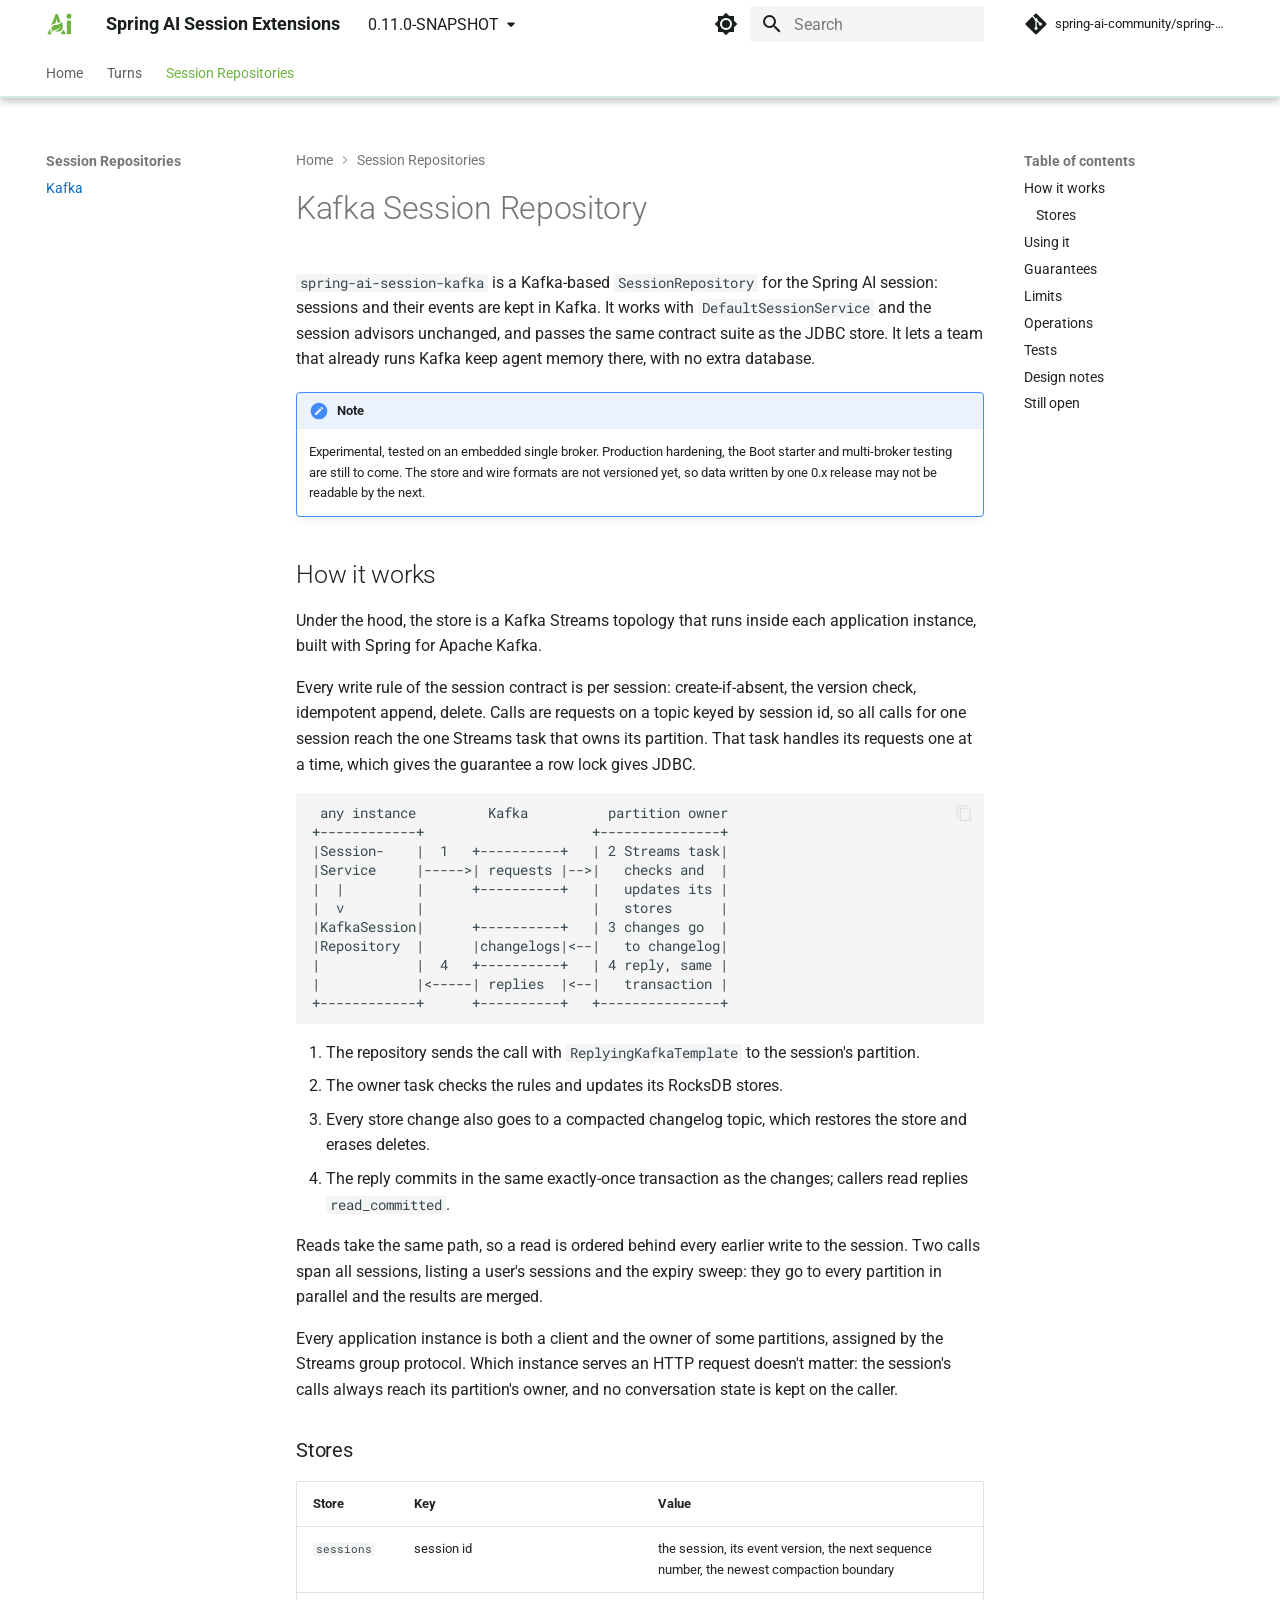
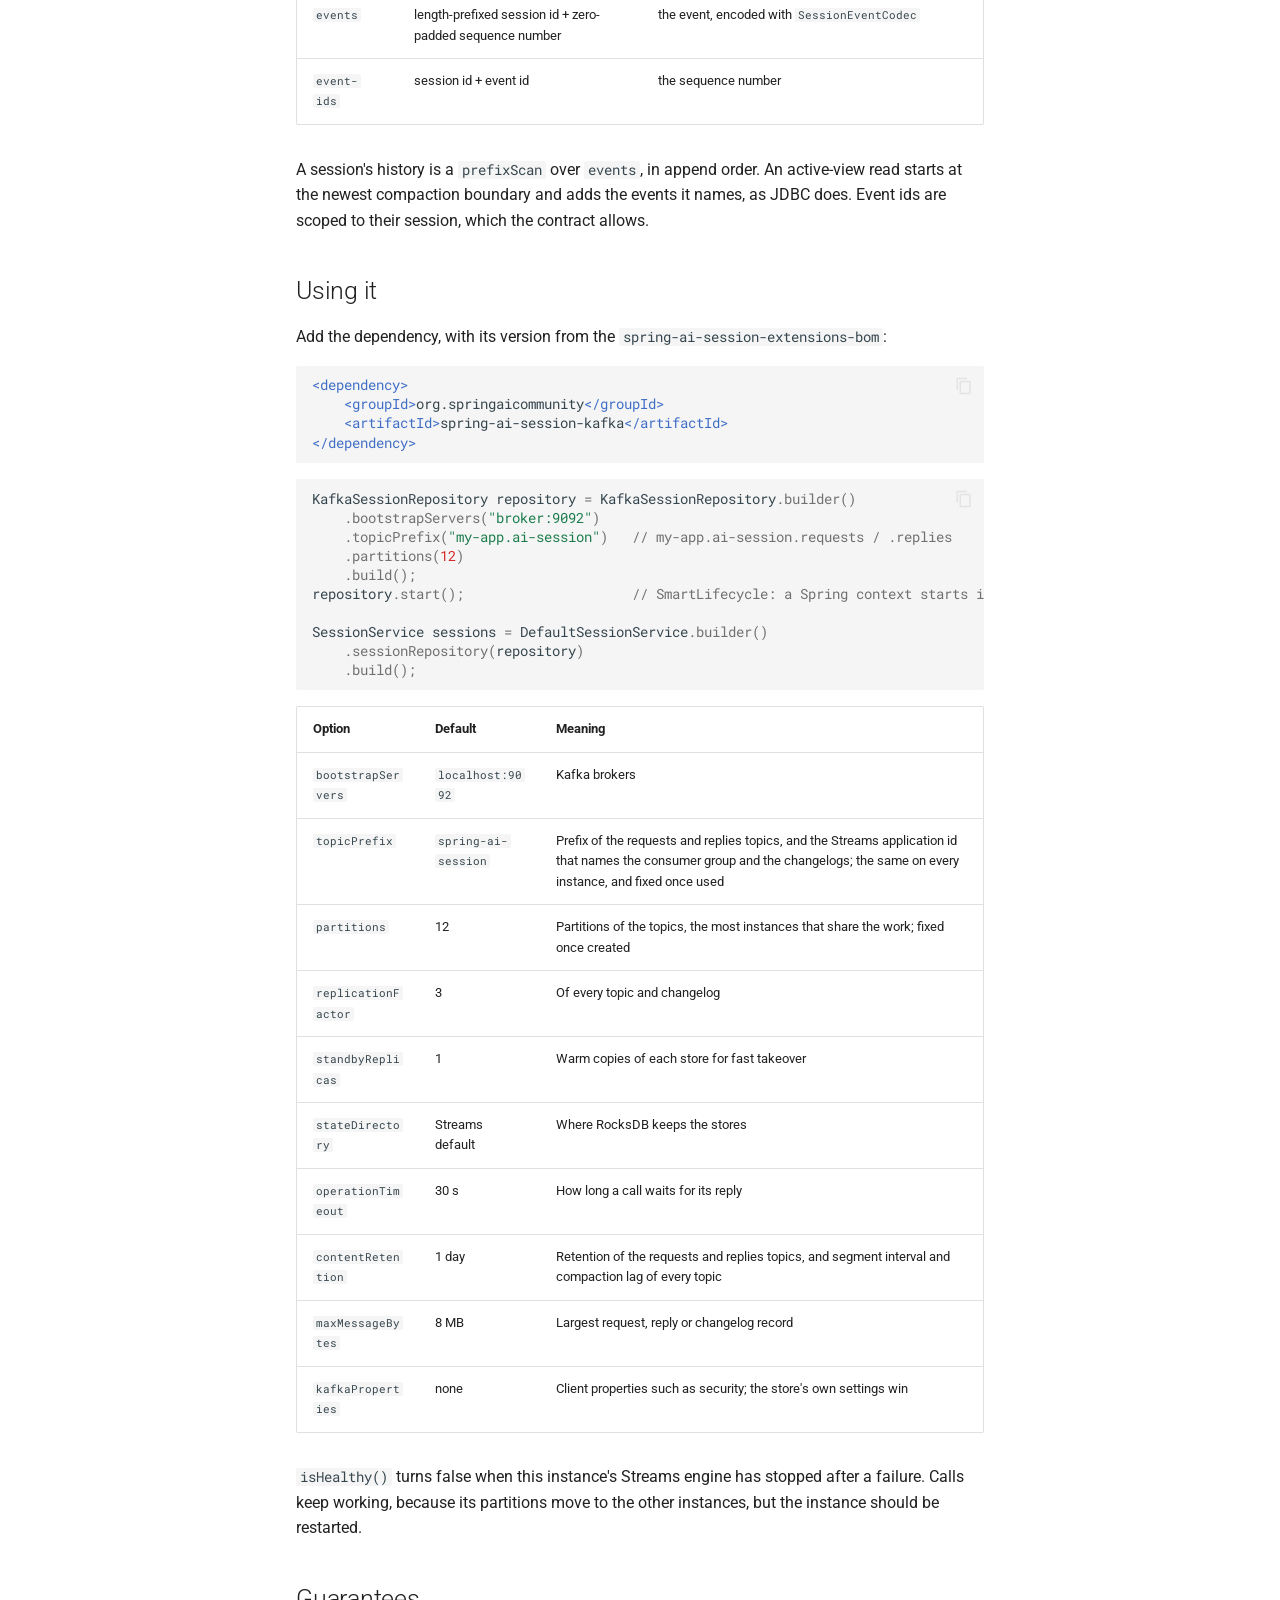
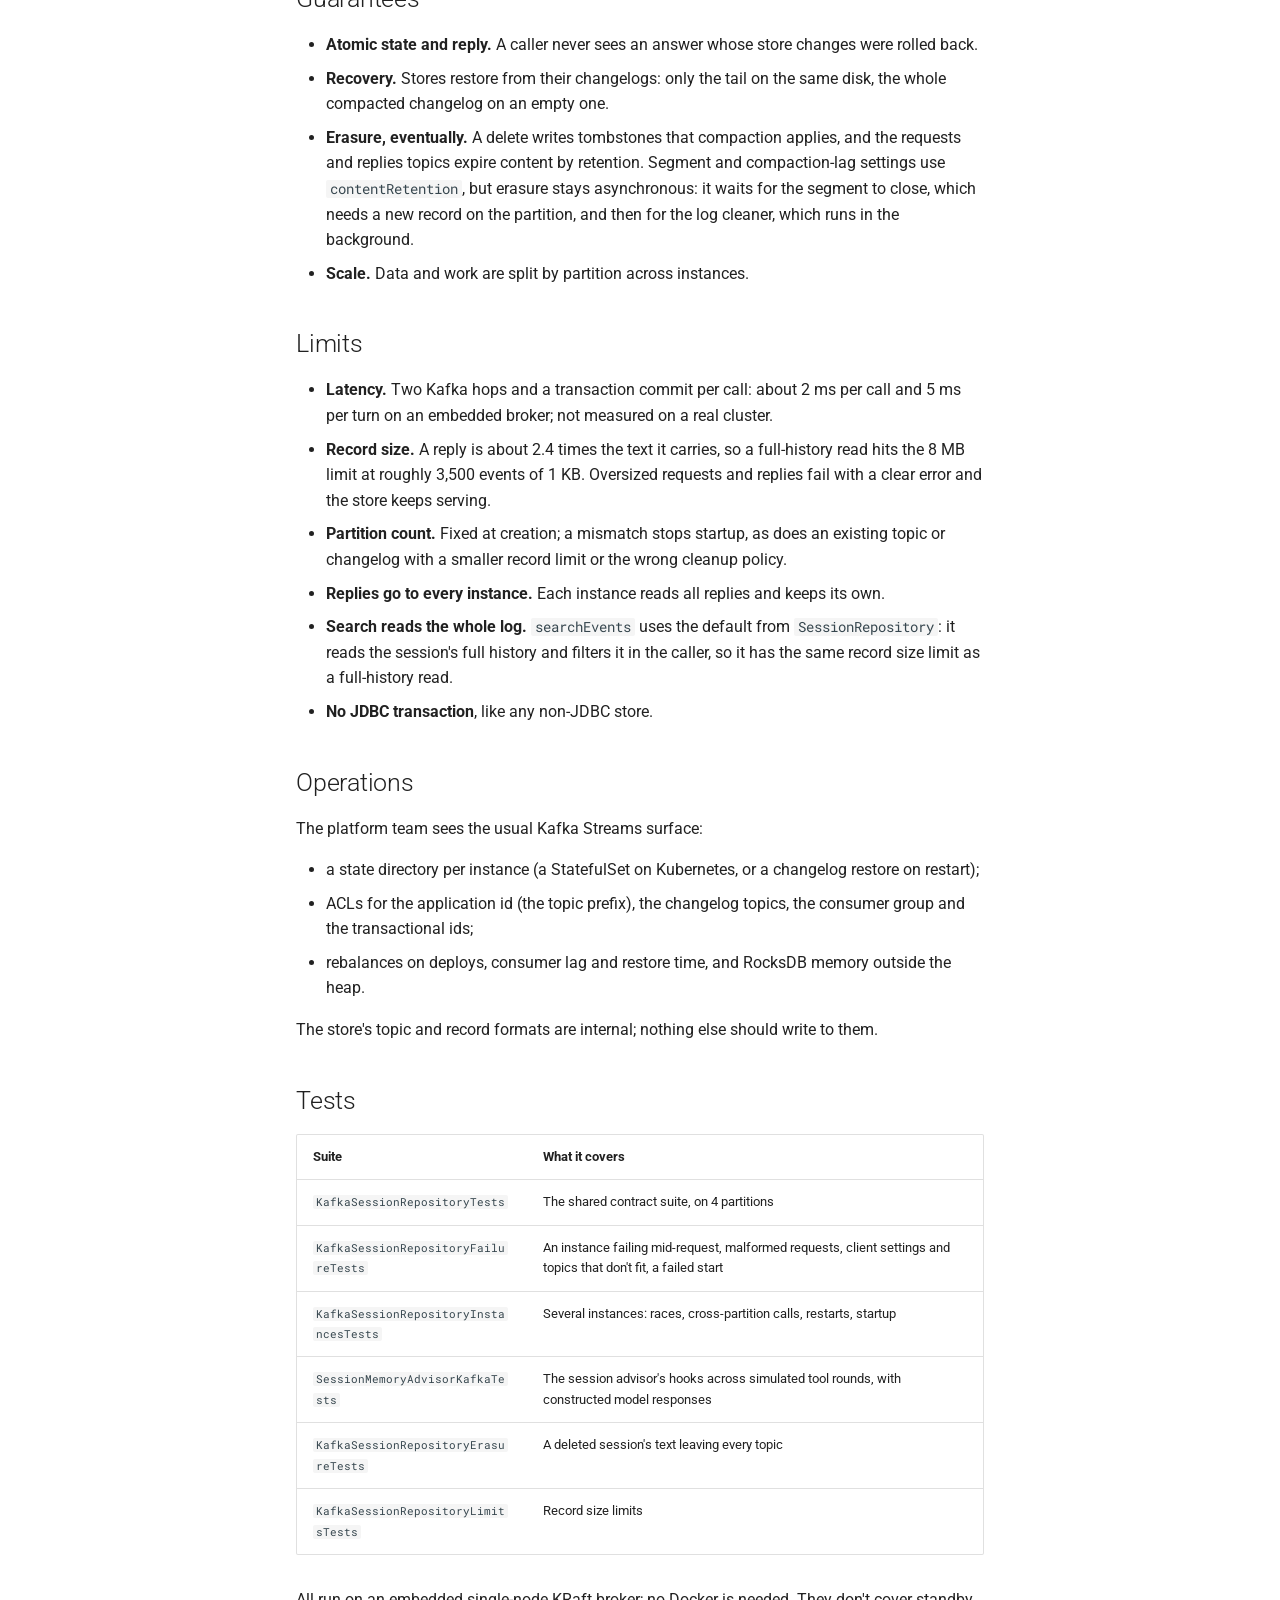
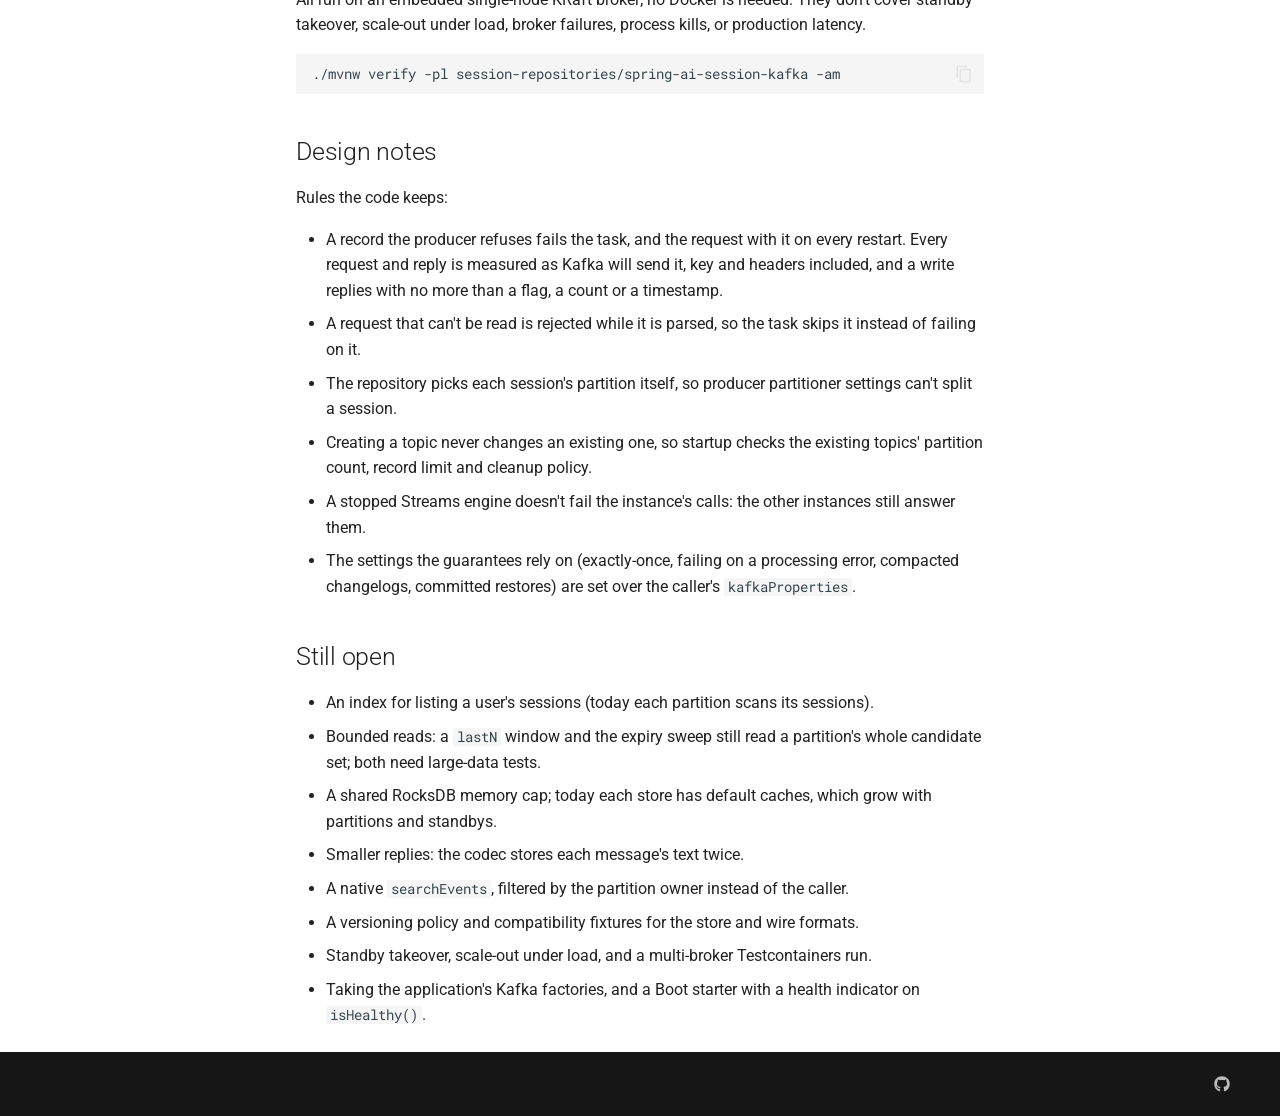
==== 0.11.0-SNAPSHOT/session-repositories/kafka/index.html @ f7932884 "Deployed 1ffb520 to 0.11.0-SNAPSHOT with MkDocs 1.6.1 and mike 2.2.0" ====
<!doctype html>
<html lang="en" class="no-js">
  <head>
    
      <meta charset="utf-8">
      <meta name="viewport" content="width=device-width,initial-scale=1">
      
        <meta name="description" content="Add-ons for the session in Spring AI 2.1">
      
      
      
      
        <link rel="prev" href="../../turn/chat-client/">
      
      
      
        
      
      
      <link rel="icon" href="../../assets/images/spring-ai-logo.svg">
      <meta name="generator" content="mkdocs-1.6.1, mkdocs-material-9.8.2">
    
    
      
        <title>Kafka - Spring AI Session Extensions</title>
      
    
    
      <link rel="stylesheet" href="../../assets/stylesheets/main.57a0d79d.min.css">
      
        
        <link rel="stylesheet" href="../../assets/stylesheets/palette.fb2fffe2.min.css">
      
      


    
    
      
    
    
      
        
        
        <link rel="preconnect" href="https://fonts.gstatic.com" crossorigin>
        <link rel="stylesheet" href="https://fonts.googleapis.com/css?family=Roboto:300,300i,400,400i,700,700i%7CRoboto+Mono:400,400i,700,700i&display=fallback">
        <style>:root{--md-text-font:"Roboto";--md-code-font:"Roboto Mono"}</style>
      
    
    
      <link rel="stylesheet" href="../../stylesheets/extra.css">
    
    <script>__md_scope=new URL("../..",location),__md_hash=e=>[...e].reduce(((e,_)=>(e<<5)-e+_.charCodeAt(0)),0),__md_get=(e,_=localStorage,t=__md_scope)=>JSON.parse(_.getItem(t.pathname+"."+e)),__md_set=(e,_,t=localStorage,a=__md_scope)=>{try{t.setItem(a.pathname+"."+e,JSON.stringify(_))}catch(e){}}</script>
    
      

    
    
  </head>
  
  
    
    
      
    
    
    
    
    <body dir="ltr" data-md-color-scheme="default" data-md-color-primary="custom" data-md-color-accent="custom">
  
    
    <input class="md-toggle" data-md-toggle="drawer" type="checkbox" id="__drawer" autocomplete="off">
    <input class="md-toggle" data-md-toggle="search" type="checkbox" id="__search" autocomplete="off">
    <label class="md-overlay" for="__drawer"></label>
    <div data-md-component="skip">
      
        
        <a href="#kafka-session-repository" class="md-skip">
          Skip to content
        </a>
      
    </div>
    <div data-md-component="announce">
      
    </div>
    
      <div data-md-color-scheme="default" data-md-component="outdated" hidden>
        
      </div>
    
    
      

  

<header class="md-header md-header--shadow md-header--lifted" data-md-component="header">
  <nav class="md-header__inner md-grid" aria-label="Header">
    <a href="../.." title="Spring AI Session Extensions" class="md-header__button md-logo" aria-label="Spring AI Session Extensions" data-md-component="logo">
      
  <img src="../../assets/images/spring-ai-logo.svg" alt="logo">

    </a>
    <label class="md-header__button md-icon" for="__drawer">
      
      <svg xmlns="http://www.w3.org/2000/svg" viewBox="0 0 24 24"><path d="M3 6h18v2H3zm0 5h18v2H3zm0 5h18v2H3z"/></svg>
    </label>
    <div class="md-header__title" data-md-component="header-title">
      <div class="md-header__ellipsis">
        <div class="md-header__topic">
          <span class="md-ellipsis">
            Spring AI Session Extensions
          </span>
        </div>
        <div class="md-header__topic" data-md-component="header-topic">
          <span class="md-ellipsis">
            
              Kafka
            
          </span>
        </div>
      </div>
    </div>
    
      
        <form class="md-header__option" data-md-component="palette">
  
    
    
    
    <input class="md-option" data-md-color-media="" data-md-color-scheme="default" data-md-color-primary="custom" data-md-color-accent="custom"  aria-label="Switch to dark mode"  type="radio" name="__palette" id="__palette_0">
    
      <label class="md-header__button md-icon" title="Switch to dark mode" for="__palette_1" hidden>
        <svg xmlns="http://www.w3.org/2000/svg" viewBox="0 0 24 24"><path d="M12 8a4 4 0 0 0-4 4 4 4 0 0 0 4 4 4 4 0 0 0 4-4 4 4 0 0 0-4-4m0 10a6 6 0 0 1-6-6 6 6 0 0 1 6-6 6 6 0 0 1 6 6 6 6 0 0 1-6 6m8-9.31V4h-4.69L12 .69 8.69 4H4v4.69L.69 12 4 15.31V20h4.69L12 23.31 15.31 20H20v-4.69L23.31 12z"/></svg>
      </label>
    
  
    
    
    
    <input class="md-option" data-md-color-media="" data-md-color-scheme="slate" data-md-color-primary="custom" data-md-color-accent="custom"  aria-label="Switch to light mode"  type="radio" name="__palette" id="__palette_1">
    
      <label class="md-header__button md-icon" title="Switch to light mode" for="__palette_0" hidden>
        <svg xmlns="http://www.w3.org/2000/svg" viewBox="0 0 24 24"><path d="M12 18c-.89 0-1.74-.2-2.5-.55C11.56 16.5 13 14.42 13 12s-1.44-4.5-3.5-5.45C10.26 6.2 11.11 6 12 6a6 6 0 0 1 6 6 6 6 0 0 1-6 6m8-9.31V4h-4.69L12 .69 8.69 4H4v4.69L.69 12 4 15.31V20h4.69L12 23.31 15.31 20H20v-4.69L23.31 12z"/></svg>
      </label>
    
  
</form>
      
    
    
      <script>var palette=__md_get("__palette");if(palette&&palette.color){if("(prefers-color-scheme)"===palette.color.media){var media=matchMedia("(prefers-color-scheme: light)"),input=document.querySelector(media.matches?"[data-md-color-media='(prefers-color-scheme: light)']":"[data-md-color-media='(prefers-color-scheme: dark)']");palette.color.media=input.getAttribute("data-md-color-media"),palette.color.scheme=input.getAttribute("data-md-color-scheme"),palette.color.primary=input.getAttribute("data-md-color-primary"),palette.color.accent=input.getAttribute("data-md-color-accent")}for(var[key,value]of Object.entries(palette.color))document.body.setAttribute("data-md-color-"+key,value)}</script>
    
    
    
      
      
        <label class="md-header__button md-icon" for="__search">
          
          <svg xmlns="http://www.w3.org/2000/svg" viewBox="0 0 24 24"><path d="M9.5 3A6.5 6.5 0 0 1 16 9.5c0 1.61-.59 3.09-1.56 4.23l.27.27h.79l5 5-1.5 1.5-5-5v-.79l-.27-.27A6.52 6.52 0 0 1 9.5 16 6.5 6.5 0 0 1 3 9.5 6.5 6.5 0 0 1 9.5 3m0 2C7 5 5 7 5 9.5S7 14 9.5 14 14 12 14 9.5 12 5 9.5 5"/></svg>
        </label>
        <div class="md-search" data-md-component="search" role="dialog">
  <label class="md-search__overlay" for="__search"></label>
  <div class="md-search__inner" role="search">
    <form class="md-search__form" name="search">
      <input type="text" class="md-search__input" name="query" aria-label="Search" placeholder="Search" autocapitalize="off" autocorrect="off" autocomplete="off" spellcheck="false" data-md-component="search-query" required>
      <label class="md-search__icon md-icon" for="__search">
        
        <svg xmlns="http://www.w3.org/2000/svg" viewBox="0 0 24 24"><path d="M9.5 3A6.5 6.5 0 0 1 16 9.5c0 1.61-.59 3.09-1.56 4.23l.27.27h.79l5 5-1.5 1.5-5-5v-.79l-.27-.27A6.52 6.52 0 0 1 9.5 16 6.5 6.5 0 0 1 3 9.5 6.5 6.5 0 0 1 9.5 3m0 2C7 5 5 7 5 9.5S7 14 9.5 14 14 12 14 9.5 12 5 9.5 5"/></svg>
        
        <svg xmlns="http://www.w3.org/2000/svg" viewBox="0 0 24 24"><path d="M20 11v2H8l5.5 5.5-1.42 1.42L4.16 12l7.92-7.92L13.5 5.5 8 11z"/></svg>
      </label>
      <nav class="md-search__options" aria-label="Search">
        
        <button type="reset" class="md-search__icon md-icon" title="Clear" aria-label="Clear" tabindex="-1">
          
          <svg xmlns="http://www.w3.org/2000/svg" viewBox="0 0 24 24"><path d="M19 6.41 17.59 5 12 10.59 6.41 5 5 6.41 10.59 12 5 17.59 6.41 19 12 13.41 17.59 19 19 17.59 13.41 12z"/></svg>
        </button>
      </nav>
      
        <div class="md-search__suggest" data-md-component="search-suggest"></div>
      
    </form>
    <div class="md-search__output">
      <div class="md-search__scrollwrap" tabindex="0" data-md-scrollfix>
        <div class="md-search-result" data-md-component="search-result">
          <div class="md-search-result__meta">
            Initializing search
          </div>
          <ol class="md-search-result__list" role="presentation"></ol>
        </div>
      </div>
    </div>
  </div>
</div>
      
    
    
      <div class="md-header__source">
        <a href="https://github.com/spring-ai-community/spring-ai-session-extensions" title="Go to repository" class="md-source" data-md-component="source">
  <div class="md-source__icon md-icon">
    
    <svg xmlns="http://www.w3.org/2000/svg" viewBox="0 0 448 512"><!--! Font Awesome Free 7.1.0 by @fontawesome - https://fontawesome.com License - https://fontawesome.com/license/free (Icons: CC BY 4.0, Fonts: SIL OFL 1.1, Code: MIT License) Copyright 2025 Fonticons, Inc.--><path d="M439.6 236.1 244 40.5c-5.4-5.5-12.8-8.5-20.4-8.5s-15 3-20.4 8.4L162.5 81l51.5 51.5c27.1-9.1 52.7 16.8 43.4 43.7l49.7 49.7c34.2-11.8 61.2 31 35.5 56.7-26.5 26.5-70.2-2.9-56-37.3L240.3 199v121.9c25.3 12.5 22.3 41.8 9.1 55-6.4 6.4-15.2 10.1-24.3 10.1s-17.8-3.6-24.3-10.1c-17.6-17.6-11.1-46.9 11.2-56v-123c-20.8-8.5-24.6-30.7-18.6-45L142.6 101 8.5 235.1C3 240.6 0 247.9 0 255.5s3 15 8.5 20.4l195.6 195.7c5.4 5.4 12.7 8.4 20.4 8.4s15-3 20.4-8.4l194.7-194.7c5.4-5.4 8.4-12.8 8.4-20.4s-3-15-8.4-20.4"/></svg>
  </div>
  <div class="md-source__repository">
    spring-ai-community/spring-ai-session-extensions
  </div>
</a>
      </div>
    
  </nav>
  
    
      
<nav class="md-tabs" aria-label="Tabs" data-md-component="tabs">
  <div class="md-grid">
    <ul class="md-tabs__list">
      
        
  
  
  
  
    <li class="md-tabs__item">
      <a href="../.." class="md-tabs__link">
        
  
  
    
  
  Home

      </a>
    </li>
  

      
        
  
  
  
  
    
    
      <li class="md-tabs__item">
        <a href="../../turn/turn-status/" class="md-tabs__link">
          
  
  
    
  
  Turns

        </a>
      </li>
    
  

      
        
  
  
  
    
  
  
    
    
      <li class="md-tabs__item md-tabs__item--active">
        <a href="./" class="md-tabs__link">
          
  
  
    
  
  Session Repositories

        </a>
      </li>
    
  

      
    </ul>
  </div>
</nav>
    
  
</header>
    
    <div class="md-container" data-md-component="container">
      
      
        
      
      <main class="md-main" data-md-component="main">
        <div class="md-main__inner md-grid">
          
            
              
              <div class="md-sidebar md-sidebar--primary" data-md-component="sidebar" data-md-type="navigation" >
                <div class="md-sidebar__scrollwrap">
                  <div class="md-sidebar__inner">
                    


  


<nav class="md-nav md-nav--primary md-nav--lifted" aria-label="Navigation" data-md-level="0">
  <label class="md-nav__title" for="__drawer">
    <a href="../.." title="Spring AI Session Extensions" class="md-nav__button md-logo" aria-label="Spring AI Session Extensions" data-md-component="logo">
      
  <img src="../../assets/images/spring-ai-logo.svg" alt="logo">

    </a>
    Spring AI Session Extensions
  </label>
  
    <div class="md-nav__source">
      <a href="https://github.com/spring-ai-community/spring-ai-session-extensions" title="Go to repository" class="md-source" data-md-component="source">
  <div class="md-source__icon md-icon">
    
    <svg xmlns="http://www.w3.org/2000/svg" viewBox="0 0 448 512"><!--! Font Awesome Free 7.1.0 by @fontawesome - https://fontawesome.com License - https://fontawesome.com/license/free (Icons: CC BY 4.0, Fonts: SIL OFL 1.1, Code: MIT License) Copyright 2025 Fonticons, Inc.--><path d="M439.6 236.1 244 40.5c-5.4-5.5-12.8-8.5-20.4-8.5s-15 3-20.4 8.4L162.5 81l51.5 51.5c27.1-9.1 52.7 16.8 43.4 43.7l49.7 49.7c34.2-11.8 61.2 31 35.5 56.7-26.5 26.5-70.2-2.9-56-37.3L240.3 199v121.9c25.3 12.5 22.3 41.8 9.1 55-6.4 6.4-15.2 10.1-24.3 10.1s-17.8-3.6-24.3-10.1c-17.6-17.6-11.1-46.9 11.2-56v-123c-20.8-8.5-24.6-30.7-18.6-45L142.6 101 8.5 235.1C3 240.6 0 247.9 0 255.5s3 15 8.5 20.4l195.6 195.7c5.4 5.4 12.7 8.4 20.4 8.4s15-3 20.4-8.4l194.7-194.7c5.4-5.4 8.4-12.8 8.4-20.4s-3-15-8.4-20.4"/></svg>
  </div>
  <div class="md-source__repository">
    spring-ai-community/spring-ai-session-extensions
  </div>
</a>
    </div>
  
  <ul class="md-nav__list" data-md-scrollfix>
    
      
      
  
  
  
  
    <li class="md-nav__item">
      <a href="../.." class="md-nav__link">
        
  
  
  <span class="md-ellipsis">
    
  
    Home
  

    
  </span>
  
  

      </a>
    </li>
  

    
      
      
  
  
  
  
    
    
      
        
      
        
      
    
    
    
      
      
        
      
    
    
    <li class="md-nav__item md-nav__item--nested">
      
        
        
        <input class="md-nav__toggle md-toggle " type="checkbox" id="__nav_2" >
        
          
          <label class="md-nav__link" for="__nav_2" id="__nav_2_label" tabindex="0">
            
  
  
  <span class="md-ellipsis">
    
  
    Turns
  

    
  </span>
  
  

            <span class="md-nav__icon md-icon"></span>
          </label>
        
        <nav class="md-nav" data-md-level="1" aria-labelledby="__nav_2_label" aria-expanded="false">
          <label class="md-nav__title" for="__nav_2">
            <span class="md-nav__icon md-icon"></span>
            
  
    Turns
  

          </label>
          <ul class="md-nav__list" data-md-scrollfix>
            
              
                
  
  
  
  
    <li class="md-nav__item">
      <a href="../../turn/turn-status/" class="md-nav__link">
        
  
  
  <span class="md-ellipsis">
    
  
    Turn Status
  

    
  </span>
  
  

      </a>
    </li>
  

              
            
              
                
  
  
  
  
    <li class="md-nav__item">
      <a href="../../turn/chat-client/" class="md-nav__link">
        
  
  
  <span class="md-ellipsis">
    
  
    Turns in the ChatClient
  

    
  </span>
  
  

      </a>
    </li>
  

              
            
          </ul>
        </nav>
      
    </li>
  

    
      
      
  
  
    
  
  
  
    
    
      
        
      
    
    
    
      
        
        
      
      
        
      
    
    
    <li class="md-nav__item md-nav__item--active md-nav__item--section md-nav__item--nested">
      
        
        
        <input class="md-nav__toggle md-toggle " type="checkbox" id="__nav_3" checked>
        
          
          <label class="md-nav__link" for="__nav_3" id="__nav_3_label" tabindex="">
            
  
  
  <span class="md-ellipsis">
    
  
    Session Repositories
  

    
  </span>
  
  

            <span class="md-nav__icon md-icon"></span>
          </label>
        
        <nav class="md-nav" data-md-level="1" aria-labelledby="__nav_3_label" aria-expanded="true">
          <label class="md-nav__title" for="__nav_3">
            <span class="md-nav__icon md-icon"></span>
            
  
    Session Repositories
  

          </label>
          <ul class="md-nav__list" data-md-scrollfix>
            
              
                
  
  
    
  
  
  
    <li class="md-nav__item md-nav__item--active">
      
      <input class="md-nav__toggle md-toggle" type="checkbox" id="__toc">
      
      
        
      
      
        <label class="md-nav__link md-nav__link--active" for="__toc">
          
  
  
  <span class="md-ellipsis">
    
  
    Kafka
  

    
  </span>
  
  

          <span class="md-nav__icon md-icon"></span>
        </label>
      
      <a href="./" class="md-nav__link md-nav__link--active">
        
  
  
  <span class="md-ellipsis">
    
  
    Kafka
  

    
  </span>
  
  

      </a>
      
        

<nav class="md-nav md-nav--secondary" aria-label="Table of contents">
  
  
  
    
  
  
    <label class="md-nav__title" for="__toc">
      <span class="md-nav__icon md-icon"></span>
      Table of contents
    </label>
    <ul class="md-nav__list" data-md-component="toc" data-md-scrollfix>
      
        <li class="md-nav__item">
  <a href="#how-it-works" class="md-nav__link">
    <span class="md-ellipsis">
      
        How it works
      
    </span>
  </a>
  
    <nav class="md-nav" aria-label="How it works">
      <ul class="md-nav__list">
        
          <li class="md-nav__item">
  <a href="#stores" class="md-nav__link">
    <span class="md-ellipsis">
      
        Stores
      
    </span>
  </a>
  
</li>
        
      </ul>
    </nav>
  
</li>
      
        <li class="md-nav__item">
  <a href="#using-it" class="md-nav__link">
    <span class="md-ellipsis">
      
        Using it
      
    </span>
  </a>
  
</li>
      
        <li class="md-nav__item">
  <a href="#guarantees" class="md-nav__link">
    <span class="md-ellipsis">
      
        Guarantees
      
    </span>
  </a>
  
</li>
      
        <li class="md-nav__item">
  <a href="#limits" class="md-nav__link">
    <span class="md-ellipsis">
      
        Limits
      
    </span>
  </a>
  
</li>
      
        <li class="md-nav__item">
  <a href="#operations" class="md-nav__link">
    <span class="md-ellipsis">
      
        Operations
      
    </span>
  </a>
  
</li>
      
        <li class="md-nav__item">
  <a href="#tests" class="md-nav__link">
    <span class="md-ellipsis">
      
        Tests
      
    </span>
  </a>
  
</li>
      
        <li class="md-nav__item">
  <a href="#design-notes" class="md-nav__link">
    <span class="md-ellipsis">
      
        Design notes
      
    </span>
  </a>
  
</li>
      
        <li class="md-nav__item">
  <a href="#still-open" class="md-nav__link">
    <span class="md-ellipsis">
      
        Still open
      
    </span>
  </a>
  
</li>
      
    </ul>
  
</nav>
      
    </li>
  

              
            
          </ul>
        </nav>
      
    </li>
  

    
  </ul>
</nav>
                  </div>
                </div>
              </div>
            
            
              
              <div class="md-sidebar md-sidebar--secondary" data-md-component="sidebar" data-md-type="toc" >
                <div class="md-sidebar__scrollwrap">
                  <div class="md-sidebar__inner">
                    

<nav class="md-nav md-nav--secondary" aria-label="Table of contents">
  
  
  
    
  
  
    <label class="md-nav__title" for="__toc">
      <span class="md-nav__icon md-icon"></span>
      Table of contents
    </label>
    <ul class="md-nav__list" data-md-component="toc" data-md-scrollfix>
      
        <li class="md-nav__item">
  <a href="#how-it-works" class="md-nav__link">
    <span class="md-ellipsis">
      
        How it works
      
    </span>
  </a>
  
    <nav class="md-nav" aria-label="How it works">
      <ul class="md-nav__list">
        
          <li class="md-nav__item">
  <a href="#stores" class="md-nav__link">
    <span class="md-ellipsis">
      
        Stores
      
    </span>
  </a>
  
</li>
        
      </ul>
    </nav>
  
</li>
      
        <li class="md-nav__item">
  <a href="#using-it" class="md-nav__link">
    <span class="md-ellipsis">
      
        Using it
      
    </span>
  </a>
  
</li>
      
        <li class="md-nav__item">
  <a href="#guarantees" class="md-nav__link">
    <span class="md-ellipsis">
      
        Guarantees
      
    </span>
  </a>
  
</li>
      
        <li class="md-nav__item">
  <a href="#limits" class="md-nav__link">
    <span class="md-ellipsis">
      
        Limits
      
    </span>
  </a>
  
</li>
      
        <li class="md-nav__item">
  <a href="#operations" class="md-nav__link">
    <span class="md-ellipsis">
      
        Operations
      
    </span>
  </a>
  
</li>
      
        <li class="md-nav__item">
  <a href="#tests" class="md-nav__link">
    <span class="md-ellipsis">
      
        Tests
      
    </span>
  </a>
  
</li>
      
        <li class="md-nav__item">
  <a href="#design-notes" class="md-nav__link">
    <span class="md-ellipsis">
      
        Design notes
      
    </span>
  </a>
  
</li>
      
        <li class="md-nav__item">
  <a href="#still-open" class="md-nav__link">
    <span class="md-ellipsis">
      
        Still open
      
    </span>
  </a>
  
</li>
      
    </ul>
  
</nav>
                  </div>
                </div>
              </div>
            
          
          
            <div class="md-content" data-md-component="content">
              
                



  


  <nav class="md-path" aria-label="Navigation" >
    <ol class="md-path__list">
      
        
  
  
    <li class="md-path__item">
      <a href="../.." class="md-path__link">
        
  <span class="md-ellipsis">
    Home
  </span>

      </a>
    </li>
  

      
      
        
  
  
    
    
      <li class="md-path__item">
        <a href="./" class="md-path__link">
          
  <span class="md-ellipsis">
    Session Repositories
  </span>

        </a>
      </li>
    
  

      
    </ol>
  </nav>

              
              <article class="md-content__inner md-typeset">
                
                  


  
  


<h1 id="kafka-session-repository">Kafka Session Repository<a class="headerlink" href="#kafka-session-repository" title="Permanent link">&para;</a></h1>
<p><code>spring-ai-session-kafka</code> is a Kafka-based <code>SessionRepository</code> for the Spring AI session: sessions and their events are kept in Kafka.
It works with <code>DefaultSessionService</code> and the session advisors unchanged, and passes the same contract suite as the JDBC store.
It lets a team that already runs Kafka keep agent memory there, with no extra database.</p>
<div class="admonition note">
<p class="admonition-title">Note</p>
<p>Experimental, tested on an embedded single broker.
Production hardening, the Boot starter and multi-broker testing are still to come.
The store and wire formats are not versioned yet, so data written by one 0.x release may not be readable by the next.</p>
</div>
<h2 id="how-it-works">How it works<a class="headerlink" href="#how-it-works" title="Permanent link">&para;</a></h2>
<p>Under the hood, the store is a Kafka Streams topology that runs inside each application instance, built with Spring for Apache Kafka.</p>
<p>Every write rule of the session contract is per session: create-if-absent, the version check, idempotent append, delete.
Calls are requests on a topic keyed by session id, so all calls for one session reach the one Streams task that owns its partition.
That task handles its requests one at a time, which gives the guarantee a row lock gives JDBC.</p>
<div class="highlight"><pre><span></span><code><span id="__span-0-1"><a id="__codelineno-0-1" name="__codelineno-0-1" href="#__codelineno-0-1"></a> any instance         Kafka          partition owner
</span><span id="__span-0-2"><a id="__codelineno-0-2" name="__codelineno-0-2" href="#__codelineno-0-2"></a>+------------+                     +---------------+
</span><span id="__span-0-3"><a id="__codelineno-0-3" name="__codelineno-0-3" href="#__codelineno-0-3"></a>|Session-    |  1   +----------+   | 2 Streams task|
</span><span id="__span-0-4"><a id="__codelineno-0-4" name="__codelineno-0-4" href="#__codelineno-0-4"></a>|Service     |-----&gt;| requests |--&gt;|   checks and  |
</span><span id="__span-0-5"><a id="__codelineno-0-5" name="__codelineno-0-5" href="#__codelineno-0-5"></a>|  |         |      +----------+   |   updates its |
</span><span id="__span-0-6"><a id="__codelineno-0-6" name="__codelineno-0-6" href="#__codelineno-0-6"></a>|  v         |                     |   stores      |
</span><span id="__span-0-7"><a id="__codelineno-0-7" name="__codelineno-0-7" href="#__codelineno-0-7"></a>|KafkaSession|      +----------+   | 3 changes go  |
</span><span id="__span-0-8"><a id="__codelineno-0-8" name="__codelineno-0-8" href="#__codelineno-0-8"></a>|Repository  |      |changelogs|&lt;--|   to changelog|
</span><span id="__span-0-9"><a id="__codelineno-0-9" name="__codelineno-0-9" href="#__codelineno-0-9"></a>|            |  4   +----------+   | 4 reply, same |
</span><span id="__span-0-10"><a id="__codelineno-0-10" name="__codelineno-0-10" href="#__codelineno-0-10"></a>|            |&lt;-----| replies  |&lt;--|   transaction |
</span><span id="__span-0-11"><a id="__codelineno-0-11" name="__codelineno-0-11" href="#__codelineno-0-11"></a>+------------+      +----------+   +---------------+
</span></code></pre></div>
<ol>
<li>The repository sends the call with <code>ReplyingKafkaTemplate</code> to the session's partition.</li>
<li>The owner task checks the rules and updates its RocksDB stores.</li>
<li>Every store change also goes to a compacted changelog topic, which restores the store and erases deletes.</li>
<li>The reply commits in the same exactly-once transaction as the changes; callers read replies <code>read_committed</code>.</li>
</ol>
<p>Reads take the same path, so a read is ordered behind every earlier write to the session.
Two calls span all sessions, listing a user's sessions and the expiry sweep: they go to every partition in parallel and the results are merged.</p>
<p>Every application instance is both a client and the owner of some partitions, assigned by the Streams group protocol.
Which instance serves an HTTP request doesn't matter: the session's calls always reach its partition's owner, and no conversation state is kept on the caller.</p>
<h3 id="stores">Stores<a class="headerlink" href="#stores" title="Permanent link">&para;</a></h3>
<table>
<thead>
<tr>
<th>Store</th>
<th>Key</th>
<th>Value</th>
</tr>
</thead>
<tbody>
<tr>
<td><code>sessions</code></td>
<td>session id</td>
<td>the session, its event version, the next sequence number, the newest compaction boundary</td>
</tr>
<tr>
<td><code>events</code></td>
<td>length-prefixed session id + zero-padded sequence number</td>
<td>the event, encoded with <code>SessionEventCodec</code></td>
</tr>
<tr>
<td><code>event-ids</code></td>
<td>session id + event id</td>
<td>the sequence number</td>
</tr>
</tbody>
</table>
<p>A session's history is a <code>prefixScan</code> over <code>events</code>, in append order.
An active-view read starts at the newest compaction boundary and adds the events it names, as JDBC does.
Event ids are scoped to their session, which the contract allows.</p>
<h2 id="using-it">Using it<a class="headerlink" href="#using-it" title="Permanent link">&para;</a></h2>
<p>Add the dependency, with its version from the <code>spring-ai-session-extensions-bom</code>:</p>
<div class="highlight"><pre><span></span><code><span id="__span-1-1"><a id="__codelineno-1-1" name="__codelineno-1-1" href="#__codelineno-1-1"></a><span class="nt">&lt;dependency&gt;</span>
</span><span id="__span-1-2"><a id="__codelineno-1-2" name="__codelineno-1-2" href="#__codelineno-1-2"></a><span class="w">    </span><span class="nt">&lt;groupId&gt;</span>org.springaicommunity<span class="nt">&lt;/groupId&gt;</span>
</span><span id="__span-1-3"><a id="__codelineno-1-3" name="__codelineno-1-3" href="#__codelineno-1-3"></a><span class="w">    </span><span class="nt">&lt;artifactId&gt;</span>spring-ai-session-kafka<span class="nt">&lt;/artifactId&gt;</span>
</span><span id="__span-1-4"><a id="__codelineno-1-4" name="__codelineno-1-4" href="#__codelineno-1-4"></a><span class="nt">&lt;/dependency&gt;</span>
</span></code></pre></div>
<div class="highlight"><pre><span></span><code><span id="__span-2-1"><a id="__codelineno-2-1" name="__codelineno-2-1" href="#__codelineno-2-1"></a><span class="n">KafkaSessionRepository</span><span class="w"> </span><span class="n">repository</span><span class="w"> </span><span class="o">=</span><span class="w"> </span><span class="n">KafkaSessionRepository</span><span class="p">.</span><span class="na">builder</span><span class="p">()</span>
</span><span id="__span-2-2"><a id="__codelineno-2-2" name="__codelineno-2-2" href="#__codelineno-2-2"></a><span class="w">    </span><span class="p">.</span><span class="na">bootstrapServers</span><span class="p">(</span><span class="s">"broker:9092"</span><span class="p">)</span>
</span><span id="__span-2-3"><a id="__codelineno-2-3" name="__codelineno-2-3" href="#__codelineno-2-3"></a><span class="w">    </span><span class="p">.</span><span class="na">topicPrefix</span><span class="p">(</span><span class="s">"my-app.ai-session"</span><span class="p">)</span><span class="w">   </span><span class="c1">// my-app.ai-session.requests / .replies</span>
</span><span id="__span-2-4"><a id="__codelineno-2-4" name="__codelineno-2-4" href="#__codelineno-2-4"></a><span class="w">    </span><span class="p">.</span><span class="na">partitions</span><span class="p">(</span><span class="mi">12</span><span class="p">)</span>
</span><span id="__span-2-5"><a id="__codelineno-2-5" name="__codelineno-2-5" href="#__codelineno-2-5"></a><span class="w">    </span><span class="p">.</span><span class="na">build</span><span class="p">();</span>
</span><span id="__span-2-6"><a id="__codelineno-2-6" name="__codelineno-2-6" href="#__codelineno-2-6"></a><span class="n">repository</span><span class="p">.</span><span class="na">start</span><span class="p">();</span><span class="w">                     </span><span class="c1">// SmartLifecycle: a Spring context starts it</span>
</span><span id="__span-2-7"><a id="__codelineno-2-7" name="__codelineno-2-7" href="#__codelineno-2-7"></a>
</span><span id="__span-2-8"><a id="__codelineno-2-8" name="__codelineno-2-8" href="#__codelineno-2-8"></a><span class="n">SessionService</span><span class="w"> </span><span class="n">sessions</span><span class="w"> </span><span class="o">=</span><span class="w"> </span><span class="n">DefaultSessionService</span><span class="p">.</span><span class="na">builder</span><span class="p">()</span>
</span><span id="__span-2-9"><a id="__codelineno-2-9" name="__codelineno-2-9" href="#__codelineno-2-9"></a><span class="w">    </span><span class="p">.</span><span class="na">sessionRepository</span><span class="p">(</span><span class="n">repository</span><span class="p">)</span>
</span><span id="__span-2-10"><a id="__codelineno-2-10" name="__codelineno-2-10" href="#__codelineno-2-10"></a><span class="w">    </span><span class="p">.</span><span class="na">build</span><span class="p">();</span>
</span></code></pre></div>
<table>
<thead>
<tr>
<th>Option</th>
<th>Default</th>
<th>Meaning</th>
</tr>
</thead>
<tbody>
<tr>
<td><code>bootstrapServers</code></td>
<td><code>localhost:9092</code></td>
<td>Kafka brokers</td>
</tr>
<tr>
<td><code>topicPrefix</code></td>
<td><code>spring-ai-session</code></td>
<td>Prefix of the requests and replies topics, and the Streams application id that names the consumer group and the changelogs; the same on every instance, and fixed once used</td>
</tr>
<tr>
<td><code>partitions</code></td>
<td>12</td>
<td>Partitions of the topics, the most instances that share the work; fixed once created</td>
</tr>
<tr>
<td><code>replicationFactor</code></td>
<td>3</td>
<td>Of every topic and changelog</td>
</tr>
<tr>
<td><code>standbyReplicas</code></td>
<td>1</td>
<td>Warm copies of each store for fast takeover</td>
</tr>
<tr>
<td><code>stateDirectory</code></td>
<td>Streams default</td>
<td>Where RocksDB keeps the stores</td>
</tr>
<tr>
<td><code>operationTimeout</code></td>
<td>30 s</td>
<td>How long a call waits for its reply</td>
</tr>
<tr>
<td><code>contentRetention</code></td>
<td>1 day</td>
<td>Retention of the requests and replies topics, and segment interval and compaction lag of every topic</td>
</tr>
<tr>
<td><code>maxMessageBytes</code></td>
<td>8 MB</td>
<td>Largest request, reply or changelog record</td>
</tr>
<tr>
<td><code>kafkaProperties</code></td>
<td>none</td>
<td>Client properties such as security; the store's own settings win</td>
</tr>
</tbody>
</table>
<p><code>isHealthy()</code> turns false when this instance's Streams engine has stopped after a failure.
Calls keep working, because its partitions move to the other instances, but the instance should be restarted.</p>
<h2 id="guarantees">Guarantees<a class="headerlink" href="#guarantees" title="Permanent link">&para;</a></h2>
<ul>
<li><strong>Atomic state and reply.</strong> A caller never sees an answer whose store changes were rolled back.</li>
<li><strong>Recovery.</strong> Stores restore from their changelogs: only the tail on the same disk, the whole compacted changelog on an empty one.</li>
<li><strong>Erasure, eventually.</strong> A delete writes tombstones that compaction applies, and the requests and replies topics expire content by retention. Segment and compaction-lag settings use <code>contentRetention</code>, but erasure stays asynchronous: it waits for the segment to close, which needs a new record on the partition, and then for the log cleaner, which runs in the background.</li>
<li><strong>Scale.</strong> Data and work are split by partition across instances.</li>
</ul>
<h2 id="limits">Limits<a class="headerlink" href="#limits" title="Permanent link">&para;</a></h2>
<ul>
<li><strong>Latency.</strong> Two Kafka hops and a transaction commit per call: about 2 ms per call and 5 ms per turn on an embedded broker; not measured on a real cluster.</li>
<li><strong>Record size.</strong> A reply is about 2.4 times the text it carries, so a full-history read hits the 8 MB limit at roughly 3,500 events of 1 KB. Oversized requests and replies fail with a clear error and the store keeps serving.</li>
<li><strong>Partition count.</strong> Fixed at creation; a mismatch stops startup, as does an existing topic or changelog with a smaller record limit or the wrong cleanup policy.</li>
<li><strong>Replies go to every instance.</strong> Each instance reads all replies and keeps its own.</li>
<li><strong>Search reads the whole log.</strong> <code>searchEvents</code> uses the default from <code>SessionRepository</code>: it reads the session's full history and filters it in the caller, so it has the same record size limit as a full-history read.</li>
<li><strong>No JDBC transaction</strong>, like any non-JDBC store.</li>
</ul>
<h2 id="operations">Operations<a class="headerlink" href="#operations" title="Permanent link">&para;</a></h2>
<p>The platform team sees the usual Kafka Streams surface:</p>
<ul>
<li>a state directory per instance (a StatefulSet on Kubernetes, or a changelog restore on restart);</li>
<li>ACLs for the application id (the topic prefix), the changelog topics, the consumer group and the transactional ids;</li>
<li>rebalances on deploys, consumer lag and restore time, and RocksDB memory outside the heap.</li>
</ul>
<p>The store's topic and record formats are internal; nothing else should write to them.</p>
<h2 id="tests">Tests<a class="headerlink" href="#tests" title="Permanent link">&para;</a></h2>
<table>
<thead>
<tr>
<th>Suite</th>
<th>What it covers</th>
</tr>
</thead>
<tbody>
<tr>
<td><code>KafkaSessionRepositoryTests</code></td>
<td>The shared contract suite, on 4 partitions</td>
</tr>
<tr>
<td><code>KafkaSessionRepositoryFailureTests</code></td>
<td>An instance failing mid-request, malformed requests, client settings and topics that don't fit, a failed start</td>
</tr>
<tr>
<td><code>KafkaSessionRepositoryInstancesTests</code></td>
<td>Several instances: races, cross-partition calls, restarts, startup</td>
</tr>
<tr>
<td><code>SessionMemoryAdvisorKafkaTests</code></td>
<td>The session advisor's hooks across simulated tool rounds, with constructed model responses</td>
</tr>
<tr>
<td><code>KafkaSessionRepositoryErasureTests</code></td>
<td>A deleted session's text leaving every topic</td>
</tr>
<tr>
<td><code>KafkaSessionRepositoryLimitsTests</code></td>
<td>Record size limits</td>
</tr>
</tbody>
</table>
<p>All run on an embedded single-node KRaft broker; no Docker is needed.
They don't cover standby takeover, scale-out under load, broker failures, process kills, or production latency.</p>
<div class="highlight"><pre><span></span><code><span id="__span-3-1"><a id="__codelineno-3-1" name="__codelineno-3-1" href="#__codelineno-3-1"></a>./mvnw<span class="w"> </span>verify<span class="w"> </span>-pl<span class="w"> </span>session-repositories/spring-ai-session-kafka<span class="w"> </span>-am
</span></code></pre></div>
<h2 id="design-notes">Design notes<a class="headerlink" href="#design-notes" title="Permanent link">&para;</a></h2>
<p>Rules the code keeps:</p>
<ul>
<li>A record the producer refuses fails the task, and the request with it on every restart. Every request and reply is measured as Kafka will send it, key and headers included, and a write replies with no more than a flag, a count or a timestamp.</li>
<li>A request that can't be read is rejected while it is parsed, so the task skips it instead of failing on it.</li>
<li>The repository picks each session's partition itself, so producer partitioner settings can't split a session.</li>
<li>Creating a topic never changes an existing one, so startup checks the existing topics' partition count, record limit and cleanup policy.</li>
<li>A stopped Streams engine doesn't fail the instance's calls: the other instances still answer them.</li>
<li>The settings the guarantees rely on (exactly-once, failing on a processing error, compacted changelogs, committed restores) are set over the caller's <code>kafkaProperties</code>.</li>
</ul>
<h2 id="still-open">Still open<a class="headerlink" href="#still-open" title="Permanent link">&para;</a></h2>
<ul>
<li>An index for listing a user's sessions (today each partition scans its sessions).</li>
<li>Bounded reads: a <code>lastN</code> window and the expiry sweep still read a partition's whole candidate set; both need large-data tests.</li>
<li>A shared RocksDB memory cap; today each store has default caches, which grow with partitions and standbys.</li>
<li>Smaller replies: the codec stores each message's text twice.</li>
<li>A native <code>searchEvents</code>, filtered by the partition owner instead of the caller.</li>
<li>A versioning policy and compatibility fixtures for the store and wire formats.</li>
<li>Standby takeover, scale-out under load, and a multi-broker Testcontainers run.</li>
<li>Taking the application's Kafka factories, and a Boot starter with a health indicator on <code>isHealthy()</code>.</li>
</ul>












                
              </article>
            </div>
          
          
  <script>var tabs=__md_get("__tabs");if(Array.isArray(tabs))e:for(var set of document.querySelectorAll(".tabbed-set")){var labels=set.querySelector(".tabbed-labels");for(var tab of tabs)for(var label of labels.getElementsByTagName("label"))if(label.innerText.trim()===tab){var input=document.getElementById(label.htmlFor);input.checked=!0;continue e}}</script>

<script>var target=document.getElementById(location.hash.slice(1));target&&target.name&&(target.checked=target.name.startsWith("__tabbed_"))</script>
        </div>
        
          <button type="button" class="md-top md-icon" data-md-component="top" hidden>
  
  <svg xmlns="http://www.w3.org/2000/svg" viewBox="0 0 24 24"><path d="M13 20h-2V8l-5.5 5.5-1.42-1.42L12 4.16l7.92 7.92-1.42 1.42L13 8z"/></svg>
  Back to top
</button>
        
      </main>
      
        <footer class="md-footer">
  
  <div class="md-footer-meta md-typeset">
    <div class="md-footer-meta__inner md-grid">
      <div class="md-copyright">
  
  
</div>
      
        
<div class="md-social">
  
    
    
    
    
      
      
    
    <a href="https://github.com/spring-ai-community/spring-ai-session-extensions" target="_blank" rel="noopener" title="github.com" class="md-social__link">
      <svg xmlns="http://www.w3.org/2000/svg" viewBox="0 0 512 512"><!--! Font Awesome Free 7.1.0 by @fontawesome - https://fontawesome.com License - https://fontawesome.com/license/free (Icons: CC BY 4.0, Fonts: SIL OFL 1.1, Code: MIT License) Copyright 2025 Fonticons, Inc.--><path d="M173.9 397.4c0 2-2.3 3.6-5.2 3.6-3.3.3-5.6-1.3-5.6-3.6 0-2 2.3-3.6 5.2-3.6 3-.3 5.6 1.3 5.6 3.6m-31.1-4.5c-.7 2 1.3 4.3 4.3 4.9 2.6 1 5.6 0 6.2-2s-1.3-4.3-4.3-5.2c-2.6-.7-5.5.3-6.2 2.3m44.2-1.7c-2.9.7-4.9 2.6-4.6 4.9.3 2 2.9 3.3 5.9 2.6 2.9-.7 4.9-2.6 4.6-4.6-.3-1.9-3-3.2-5.9-2.9M252.8 8C114.1 8 8 113.3 8 252c0 110.9 69.8 205.8 169.5 239.2 12.8 2.3 17.3-5.6 17.3-12.1 0-6.2-.3-40.4-.3-61.4 0 0-70 15-84.7-29.8 0 0-11.4-29.1-27.8-36.6 0 0-22.9-15.7 1.6-15.4 0 0 24.9 2 38.6 25.8 21.9 38.6 58.6 27.5 72.9 20.9 2.3-16 8.8-27.1 16-33.7-55.9-6.2-112.3-14.3-112.3-110.5 0-27.5 7.6-41.3 23.6-58.9-2.6-6.5-11.1-33.3 2.6-67.9 20.9-6.5 69 27 69 27 20-5.6 41.5-8.5 62.8-8.5s42.8 2.9 62.8 8.5c0 0 48.1-33.6 69-27 13.7 34.7 5.2 61.4 2.6 67.9 16 17.7 25.8 31.5 25.8 58.9 0 96.5-58.9 104.2-114.8 110.5 9.2 7.9 17 22.9 17 46.4 0 33.7-.3 75.4-.3 83.6 0 6.5 4.6 14.4 17.3 12.1C436.2 457.8 504 362.9 504 252 504 113.3 391.5 8 252.8 8M105.2 352.9c-1.3 1-1 3.3.7 5.2 1.6 1.6 3.9 2.3 5.2 1 1.3-1 1-3.3-.7-5.2-1.6-1.6-3.9-2.3-5.2-1m-10.8-8.1c-.7 1.3.3 2.9 2.3 3.9 1.6 1 3.6.7 4.3-.7.7-1.3-.3-2.9-2.3-3.9-2-.6-3.6-.3-4.3.7m32.4 35.6c-1.6 1.3-1 4.3 1.3 6.2 2.3 2.3 5.2 2.6 6.5 1 1.3-1.3.7-4.3-1.3-6.2-2.2-2.3-5.2-2.6-6.5-1m-11.4-14.7c-1.6 1-1.6 3.6 0 5.9s4.3 3.3 5.6 2.3c1.6-1.3 1.6-3.9 0-6.2-1.4-2.3-4-3.3-5.6-2"/></svg>
    </a>
  
</div>
      
    </div>
  </div>
</footer>
      
    </div>
    <div class="md-dialog" data-md-component="dialog">
      <div class="md-dialog__inner md-typeset"></div>
    </div>
    
      <div class="md-progress" data-md-component="progress" role="progressbar"></div>
    
    
    
      
      
      <script id="__config" type="application/json">{"annotate": null, "base": "../..", "features": ["navigation.instant", "navigation.instant.progress", "navigation.tabs", "navigation.tabs.sticky", "navigation.sections", "navigation.top", "navigation.path", "navigation.indexes", "toc.follow", "search.suggest", "search.highlight", "content.code.copy", "content.code.annotate", "content.tabs.link"], "search": "../../assets/javascripts/workers/search.a7633da7.min.js", "tags": null, "translations": {"clipboard.copied": "Copied to clipboard", "clipboard.copy": "Copy to clipboard", "search.result.more.one": "1 more on this page", "search.result.more.other": "# more on this page", "search.result.none": "No matching documents", "search.result.one": "1 matching document", "search.result.other": "# matching documents", "search.result.placeholder": "Type to start searching", "search.result.term.missing": "Missing", "select.version": "Select version"}, "version": {"default": ["latest-snapshot", "latest"], "provider": "mike"}}</script>
    
    
      <script src="../../assets/javascripts/bundle.a5f9d56c.min.js"></script>
      
    
  </body>
</html>
---- 0.11.0-SNAPSHOT/assets/stylesheets/main.57a0d79d.min.css ----
@charset "UTF-8";html{box-sizing:border-box;-webkit-text-size-adjust:none;-moz-text-size-adjust:none;text-size-adjust:none}*,:after,:before{box-sizing:inherit}@media(prefers-reduced-motion){*,:after,:before{transition:none!important}}body{margin:0;-webkit-font-smoothing:antialiased;-moz-osx-font-smoothing:grayscale;--md-text-font-family:var(--md-text-font, _),
    -apple-system, BlinkMacSystemFont, Helvetica, Arial, sans-serif;--md-code-font-family:var(--md-code-font, _),
    SFMono-Regular, Consolas, Menlo, monospace}.md-typeset code:not(.focus-visible),a,button,input,label{-webkit-tap-highlight-color:transparent}a{color:inherit;text-decoration:none}hr{box-sizing:initial;display:block;height:.05rem;padding:0;overflow:visible;border:0}small{font-size:80%}sub,sup{line-height:1em}img{border-style:none}table{border-spacing:0;border-collapse:initial}td,th{font-weight:400;vertical-align:top}button{padding:0;margin:0;font-family:inherit;font-size:inherit;background:#0000;border:0}input{border:0;outline:none}:root{--md-primary-fg-color:#4051b5;--md-primary-fg-color--light:#5d6cc0;--md-primary-fg-color--dark:#303fa1;--md-primary-bg-color:#fff;--md-primary-bg-color--light:#ffffffb3;--md-accent-fg-color:#526cfe;--md-accent-fg-color--transparent:#526cfe1a;--md-accent-bg-color:#fff;--md-accent-bg-color--light:#ffffffb3;--md-typeset-table-sort-icon:url("data:image/svg+xml;charset=utf-8,<svg xmlns='http://www.w3.org/2000/svg' viewBox='0 0 24 24'><path d='m18 21-4-4h3V7h-3l4-4 4 4h-3v10h3M2 19v-2h10v2M2 13v-2h7v2M2 7V5h4v2z'/></svg>");--md-typeset-table-sort-icon--asc:url("data:image/svg+xml;charset=utf-8,<svg xmlns='http://www.w3.org/2000/svg' viewBox='0 0 24 24'><path d='M19 17h3l-4 4-4-4h3V3h2M2 17h10v2H2M6 5v2H2V5m0 6h7v2H2z'/></svg>");--md-typeset-table-sort-icon--desc:url("data:image/svg+xml;charset=utf-8,<svg xmlns='http://www.w3.org/2000/svg' viewBox='0 0 24 24'><path d='M19 7h3l-4-4-4 4h3v14h2M2 17h10v2H2M6 5v2H2V5m0 6h7v2H2z'/></svg>")}[data-md-color-scheme=default]{color-scheme:light}[data-md-color-scheme=default] img[src$="#gh-dark-mode-only"],[data-md-color-scheme=default] img[src$="#only-dark"]{display:none}:root,[data-md-color-scheme=default]{--md-hue:225deg;--md-default-fg-color:#000000de;--md-default-fg-color--light:#0000008a;--md-default-fg-color--lighter:#00000052;--md-default-fg-color--lightest:#00000012;--md-default-bg-color:#fff;--md-default-bg-color--light:#ffffffb3;--md-default-bg-color--lighter:#ffffff4d;--md-default-bg-color--lightest:#ffffff1f;--md-code-fg-color:#36464e;--md-code-bg-color:#f5f5f5;--md-code-bg-color--light:#f5f5f5b3;--md-code-bg-color--lighter:#f5f5f54d;--md-code-hl-color:#4287ff;--md-code-hl-color--light:#4287ff1a;--md-code-hl-number-color:#d52a2a;--md-code-hl-special-color:#db1457;--md-code-hl-function-color:#a846b9;--md-code-hl-constant-color:#6e59d9;--md-code-hl-keyword-color:#3f6ec6;--md-code-hl-string-color:#1c7d4d;--md-code-hl-name-color:var(--md-code-fg-color);--md-code-hl-operator-color:var(--md-default-fg-color--light);--md-code-hl-punctuation-color:var(--md-default-fg-color--light);--md-code-hl-comment-color:var(--md-default-fg-color--light);--md-code-hl-generic-color:var(--md-default-fg-color--light);--md-code-hl-variable-color:var(--md-default-fg-color--light);--md-typeset-color:var(--md-default-fg-color);--md-typeset-a-color:var(--md-primary-fg-color);--md-typeset-del-color:#f5503d26;--md-typeset-ins-color:#0bd57026;--md-typeset-kbd-color:#fafafa;--md-typeset-kbd-accent-color:#fff;--md-typeset-kbd-border-color:#b8b8b8;--md-typeset-mark-color:#ffff0080;--md-typeset-table-color:#0000001f;--md-typeset-table-color--light:#00000009;--md-admonition-fg-color:var(--md-default-fg-color);--md-admonition-bg-color:var(--md-default-bg-color);--md-warning-fg-color:#000000de;--md-warning-bg-color:#ff9;--md-footer-fg-color:#fff;--md-footer-fg-color--light:#ffffffb3;--md-footer-fg-color--lighter:#ffffff73;--md-footer-bg-color:#000000de;--md-footer-bg-color--dark:#00000052;--md-shadow-z1:0 0.2rem 0.5rem #0000000d,
    0 0 0.05rem #0000001a;--md-shadow-z2:0 0.2rem 0.5rem #0000001a,
    0 0 0.05rem #00000040;--md-shadow-z3:0 0.2rem 0.5rem #0003,
    0 0 0.05rem #00000059}.md-icon svg{display:block;width:1.2rem;height:1.2rem;fill:currentcolor}aside,body,input{font-family:var(--md-text-font-family);font-feature-settings:"kern","liga";color:var(--md-typeset-color)}code,kbd,pre{font-family:var(--md-code-font-family);font-feature-settings:"kern"}.md-typeset{font-size:.8rem;line-height:1.6;overflow-wrap:break-word;-webkit-print-color-adjust:exact;color-adjust:exact}@media print{.md-typeset{font-size:.68rem}.md-typeset code,.md-typeset kbd,.md-typeset pre{white-space:pre-wrap}}.md-typeset blockquote,.md-typeset dl,.md-typeset figure,.md-typeset ol,.md-typeset pre,.md-typeset ul{margin-top:1em;margin-bottom:1em}.md-typeset h1{margin:0 0 1.25em;font-size:2em;line-height:1.3;color:var(--md-default-fg-color--light)}.md-typeset h1,.md-typeset h2{font-weight:300;letter-spacing:-.01em}.md-typeset h2{margin:1.6em 0 .64em;font-size:1.5625em;line-height:1.4}.md-typeset h3{margin:1.6em 0 .8em;font-size:1.25em;font-weight:400;line-height:1.5;letter-spacing:-.01em}.md-typeset h2+h3{margin-top:.8em}.md-typeset h4{margin:1em 0;font-weight:700;letter-spacing:-.01em}.md-typeset h5,.md-typeset h6{margin:1.25em 0;font-size:.8em;font-weight:700;color:var(--md-default-fg-color--light);letter-spacing:-.01em}.md-typeset h5{text-transform:uppercase}.md-typeset h5 code{text-transform:none}.md-typeset hr{display:flow-root;margin:1.5em 0;border-bottom:.05rem solid var(--md-default-fg-color--lightest)}.md-typeset a{color:var(--md-typeset-a-color);word-break:break-word}.md-typeset a,.md-typeset a:before{transition:color 125ms}.md-typeset a:focus,.md-typeset a:hover{color:var(--md-accent-fg-color)}.md-typeset a:focus code,.md-typeset a:hover code{color:var(--md-accent-fg-color);background-color:var(--md-accent-fg-color--transparent)}.md-typeset a code{color:var(--md-typeset-a-color)}.md-typeset a.focus-visible{outline-color:var(--md-accent-fg-color);outline-offset:.2rem}.md-typeset code,.md-typeset kbd,.md-typeset pre{font-variant-ligatures:none;color:var(--md-code-fg-color);direction:ltr;transition:background-color 125ms}.md-typeset code{padding:0 .2941176471em;font-size:.85em;word-break:break-word;background-color:var(--md-code-bg-color);border-radius:.1rem;-webkit-box-decoration-break:clone;box-decoration-break:clone;transition:color 125ms,background-color 125ms}.md-typeset code:not(.focus-visible){outline:none}.md-typeset pre{position:relative;display:flow-root;line-height:1.4}.md-typeset pre>code{display:block;padding:.7720588235em 1.1764705882em;margin:0;overflow:auto;word-break:normal;touch-action:auto;scrollbar-color:var(--md-default-fg-color--lighter) #0000;scrollbar-width:thin;outline-color:var(--md-accent-fg-color);box-shadow:none;-webkit-box-decoration-break:slice;box-decoration-break:slice}.md-typeset pre>code:hover{scrollbar-color:var(--md-accent-fg-color) #0000}.md-typeset pre>code::-webkit-scrollbar{width:.2rem;height:.2rem}.md-typeset pre>code::-webkit-scrollbar-thumb{background-color:var(--md-default-fg-color--lighter)}.md-typeset pre>code::-webkit-scrollbar-thumb:hover{background-color:var(--md-accent-fg-color)}.md-typeset kbd{display:inline-block;padding:0 .6666666667em;font-size:.75em;color:var(--md-default-fg-color);word-break:break-word;vertical-align:text-top;background-color:var(--md-typeset-kbd-color);border-radius:.1rem;box-shadow:0 .1rem 0 .05rem var(--md-typeset-kbd-border-color),0 .1rem 0 var(--md-typeset-kbd-border-color),0 -.1rem .2rem var(--md-typeset-kbd-accent-color) inset}.md-typeset mark{color:inherit;word-break:break-word;background-color:var(--md-typeset-mark-color);-webkit-box-decoration-break:clone;box-decoration-break:clone}.md-typeset abbr{text-decoration:none;cursor:help}.md-typeset [data-preview],.md-typeset abbr{border-bottom:.05rem dotted var(--md-default-fg-color--light)}.md-typeset small{opacity:.75}[dir=ltr] .md-typeset sub,[dir=ltr] .md-typeset sup{margin-left:.078125em}[dir=rtl] .md-typeset sub,[dir=rtl] .md-typeset sup{margin-right:.078125em}[dir=ltr] .md-typeset blockquote{padding-left:.6rem;border-left:.2rem solid var(--md-default-fg-color--lighter)}[dir=rtl] .md-typeset blockquote{padding-right:.6rem;border-right:.2rem solid var(--md-default-fg-color--lighter)}.md-typeset blockquote{margin-left:0;margin-right:0;color:var(--md-default-fg-color--light)}.md-typeset ul{list-style-type:disc}.md-typeset ul[type]{list-style-type:revert-layer}[dir=ltr] .md-typeset ol,[dir=ltr] .md-typeset ol li ol,[dir=ltr] .md-typeset ol li ul,[dir=ltr] .md-typeset ul,[dir=ltr] .md-typeset ul li ol,[dir=ltr] .md-typeset ul li ul{margin-left:.625em}[dir=rtl] .md-typeset ol,[dir=rtl] .md-typeset ol li ol,[dir=rtl] .md-typeset ol li ul,[dir=rtl] .md-typeset ul,[dir=rtl] .md-typeset ul li ol,[dir=rtl] .md-typeset ul li ul{margin-right:.625em}.md-typeset ol,.md-typeset ul{padding:0}.md-typeset ol:not([hidden]),.md-typeset ul:not([hidden]){display:flow-root}.md-typeset ol ol,.md-typeset ul ol{list-style-type:lower-alpha}.md-typeset ol ol ol,.md-typeset ul ol ol{list-style-type:lower-roman}.md-typeset ol ol ol ol,.md-typeset ul ol ol ol{list-style-type:upper-alpha}.md-typeset ol ol ol ol ol,.md-typeset ul ol ol ol ol{list-style-type:upper-roman}.md-typeset ol[type],.md-typeset ul[type]{list-style-type:revert-layer}[dir=ltr] .md-typeset ol li,[dir=ltr] .md-typeset ul li{margin-left:1.25em}[dir=rtl] .md-typeset ol li,[dir=rtl] .md-typeset ul li{margin-right:1.25em}.md-typeset ol li,.md-typeset ul li{margin-bottom:.5em}.md-typeset ol li blockquote,.md-typeset ol li p,.md-typeset ul li blockquote,.md-typeset ul li p{margin:.5em 0}.md-typeset ol li:last-child,.md-typeset ul li:last-child{margin-bottom:0}.md-typeset ol li ol,.md-typeset ol li ul,.md-typeset ul li ol,.md-typeset ul li ul{margin-top:.5em;margin-bottom:.5em}[dir=ltr] .md-typeset dd{margin-left:1.875em}[dir=rtl] .md-typeset dd{margin-right:1.875em}.md-typeset dd{margin-top:1em;margin-bottom:1.5em}.md-typeset img,.md-typeset svg,.md-typeset video{max-width:100%;height:auto}.md-typeset img[align=left]{margin:1em 1em 1em 0}.md-typeset img[align=right]{margin:1em 0 1em 1em}.md-typeset img[align]:only-child{margin-top:0}.md-typeset figure{display:flow-root;width:fit-content;max-width:100%;margin:1em auto;text-align:center}.md-typeset figure img{display:block;margin:0 auto}.md-typeset figcaption{max-width:24rem;margin:1em auto;font-style:italic}.md-typeset iframe{max-width:100%}.md-typeset table:not([class]){display:inline-block;max-width:100%;overflow:auto;font-size:.64rem;touch-action:auto;background-color:var(--md-default-bg-color);border:.05rem solid var(--md-typeset-table-color);border-radius:.1rem}@media print{.md-typeset table:not([class]){display:table}}.md-typeset table:not([class])+*{margin-top:1.5em}.md-typeset table:not([class]) td>:first-child,.md-typeset table:not([class]) th>:first-child{margin-top:0}.md-typeset table:not([class]) td>:last-child,.md-typeset table:not([class]) th>:last-child{margin-bottom:0}.md-typeset table:not([class]) td:not([align]),.md-typeset table:not([class]) th:not([align]){text-align:left}[dir=rtl] .md-typeset table:not([class]) td:not([align]),[dir=rtl] .md-typeset table:not([class]) th:not([align]){text-align:right}.md-typeset table:not([class]) th{min-width:5rem;padding:.9375em 1.25em;font-weight:700;vertical-align:top}.md-typeset table:not([class]) td{padding:.9375em 1.25em;vertical-align:top;border-top:.05rem solid var(--md-typeset-table-color)}.md-typeset table:not([class]) tbody tr{transition:background-color 125ms}.md-typeset table:not([class]) tbody tr:hover{background-color:var(--md-typeset-table-color--light);box-shadow:0 .05rem 0 var(--md-default-bg-color) inset}.md-typeset table:not([class]) a{word-break:normal}.md-typeset table th[role=columnheader]{cursor:pointer}[dir=ltr] .md-typeset table th[role=columnheader]:after{margin-left:.5em}[dir=rtl] .md-typeset table th[role=columnheader]:after{margin-right:.5em}.md-typeset table th[role=columnheader]:after{display:inline-block;width:1.2em;height:1.2em;vertical-align:text-bottom;content:"";-webkit-mask-image:var(--md-typeset-table-sort-icon);mask-image:var(--md-typeset-table-sort-icon);-webkit-mask-repeat:no-repeat;mask-repeat:no-repeat;-webkit-mask-size:contain;mask-size:contain;transition:background-color 125ms}.md-typeset table th[role=columnheader]:hover:after{background-color:var(--md-default-fg-color--lighter)}.md-typeset table th[role=columnheader][aria-sort=ascending]:after{background-color:var(--md-default-fg-color--light);-webkit-mask-image:var(--md-typeset-table-sort-icon--asc);mask-image:var(--md-typeset-table-sort-icon--asc)}.md-typeset table th[role=columnheader][aria-sort=descending]:after{background-color:var(--md-default-fg-color--light);-webkit-mask-image:var(--md-typeset-table-sort-icon--desc);mask-image:var(--md-typeset-table-sort-icon--desc)}.md-typeset__scrollwrap{margin:1em -.8rem;overflow-x:auto;touch-action:auto}.md-typeset__table{display:inline-block;padding:0 .8rem;margin-bottom:.5em}@media print{.md-typeset__table{display:block}}html .md-typeset__table table{display:table;width:100%;margin:0;overflow:hidden}@media screen and (max-width:44.984375em){.md-content__inner>pre{margin:1em -.8rem}.md-content__inner>pre code{border-radius:0}}.md-typeset .md-author{position:relative;display:block;flex-shrink:0;width:1.6rem;height:1.6rem;overflow:hidden;border-radius:100%;transition:color 125ms,transform 125ms}.md-typeset .md-author img{display:block}.md-typeset .md-author--more{font-size:.6rem;font-weight:700;line-height:1.6rem;color:var(--md-default-fg-color--lighter);text-align:center;background:var(--md-default-fg-color--lightest)}.md-typeset .md-author--long{width:2.4rem;height:2.4rem}.md-typeset a.md-author{transform:scale(1)}.md-typeset a.md-author img{filter:grayscale(100%) opacity(75%);border-radius:100%;transition:filter 125ms}.md-typeset a.md-author:focus,.md-typeset a.md-author:hover{z-index:1;transform:scale(1.1)}.md-typeset a.md-author:focus img,.md-typeset a.md-author:hover img{filter:grayscale(0)}.md-banner{overflow:auto;color:var(--md-footer-fg-color);background-color:var(--md-footer-bg-color)}@media print{.md-banner{display:none}}.md-banner--warning{color:var(--md-warning-fg-color);background-color:var(--md-warning-bg-color)}.md-banner__inner{padding:0 .8rem;margin:.6rem auto;font-size:.7rem}[dir=ltr] .md-banner__button{float:right}[dir=rtl] .md-banner__button{float:left}.md-banner__button{color:inherit;cursor:pointer;transition:opacity .25s}.no-js .md-banner__button{display:none}.md-banner__button:hover{opacity:.7}html{height:100%;overflow-x:hidden;font-size:125%}@media screen and (min-width:100em){html{font-size:137.5%}}@media screen and (min-width:125em){html{font-size:150%}}body{position:relative;display:flex;flex-direction:column;width:100%;min-height:100%;font-size:.5rem;background-color:var(--md-default-bg-color)}@media print{body{display:block}}@media screen and (max-width:59.984375em){body[data-md-scrolllock]{position:fixed}}.md-grid{max-width:61rem;margin-left:auto;margin-right:auto}.md-container{display:flex;flex-grow:1;flex-direction:column}@media print{.md-container{display:block}}.md-main{flex-grow:1}.md-main__inner{display:flex;height:100%;margin-top:1.5rem}.md-ellipsis{overflow:hidden;text-overflow:ellipsis}.md-toggle{display:none}.md-option{position:absolute;width:0;height:0;opacity:0}.md-option:checked+label:not([hidden]){display:block}.md-option.focus-visible+label{outline-style:auto;outline-color:var(--md-accent-fg-color)}.md-skip{position:fixed;z-index:-1;padding:.3rem .5rem;margin:.5rem;font-size:.64rem;color:var(--md-default-bg-color);background-color:var(--md-default-fg-color);border-radius:.1rem;outline-color:var(--md-accent-fg-color);opacity:0;transform:translateY(.4rem)}.md-skip:focus{z-index:10;opacity:1;transition:transform .25s cubic-bezier(.4,0,.2,1),opacity 175ms 75ms;transform:translateY(0)}@page{margin:25mm}:root{--md-clipboard-icon:url("data:image/svg+xml;charset=utf-8,<svg xmlns='http://www.w3.org/2000/svg' viewBox='0 0 24 24'><path d='M19 21H8V7h11m0-2H8a2 2 0 0 0-2 2v14a2 2 0 0 0 2 2h11a2 2 0 0 0 2-2V7a2 2 0 0 0-2-2m-3-4H4a2 2 0 0 0-2 2v14h2V3h12z'/></svg>");--md-code-select-icon:url("data:image/svg+xml;charset=utf-8,<svg xmlns='http://www.w3.org/2000/svg' viewBox='0 0 24 24'><path d='M19 19h-4v2h4c1.1 0 2-.9 2-2v-4h-2m0-12h-4v2h4v4h2V5c0-1.1-.9-2-2-2M5 5h4V3H5c-1.1 0-2 .9-2 2v4h2m0 6H3v4c0 1.1.9 2 2 2h4v-2H5zm2-4h2v2H7zm4 0h2v2h-2zm4 0h2v2h-2zM7 7h2v2H7zm4 0h2v2h-2zm4 0h2v2h-2zm-8 8h2v2H7zm4 0h2v2h-2zm4 0h2v2h-2z'/></svg>");--md-code-copy-icon:url("data:image/svg+xml;charset=utf-8,<svg xmlns='http://www.w3.org/2000/svg' viewBox='0 0 24 24'><path d='M19 21H8V7h11m0-2H8a2 2 0 0 0-2 2v14a2 2 0 0 0 2 2h11a2 2 0 0 0 2-2V7a2 2 0 0 0-2-2m-3-4H4a2 2 0 0 0-2 2v14h2V3h12z'/></svg>")}.md-clipboard{z-index:1;width:1.5em;height:1.5em;color:var(--md-default-fg-color--lightest);cursor:pointer;border-radius:.1rem;outline-color:var(--md-accent-fg-color);outline-offset:.1rem;transition:color .25s}@media print{.md-clipboard{display:none}}.md-clipboard:not(.focus-visible){outline:none;-webkit-tap-highlight-color:transparent}:hover>.md-clipboard{color:var(--md-default-fg-color--light)}.md-clipboard:focus,.md-clipboard:hover{color:var(--md-accent-fg-color)}.md-clipboard:after{display:block;width:1.125em;height:1.125em;margin:0 auto;content:"";background-color:currentcolor;-webkit-mask-image:var(--md-clipboard-icon);mask-image:var(--md-clipboard-icon);-webkit-mask-repeat:no-repeat;mask-repeat:no-repeat;-webkit-mask-position:center;mask-position:center;-webkit-mask-size:contain;mask-size:contain}.md-clipboard--inline{cursor:pointer}.md-clipboard--inline code{transition:color .25s,background-color .25s}.md-clipboard--inline:focus code,.md-clipboard--inline:hover code{color:var(--md-accent-fg-color);background-color:var(--md-accent-fg-color--transparent)}.md-typeset .md-code__content{display:grid}.md-code__nav{position:absolute;top:.25em;right:.25em;z-index:1;display:flex;gap:.2rem;padding:.2rem;background-color:var(--md-code-bg-color--lighter);border-radius:.1rem;transition:background-color .25s}:hover>.md-code__nav{background-color:var(--md-code-bg-color--light)}.md-code__button{display:block;width:1.5em;height:1.5em;color:var(--md-default-fg-color--lightest);cursor:pointer;outline-color:var(--md-accent-fg-color);outline-offset:.1rem;transition:color .25s}:hover>*>.md-code__button{color:var(--md-default-fg-color--light)}.md-code__button.focus-visible,.md-code__button:hover{color:var(--md-accent-fg-color)}.md-code__button--active{color:var(--md-default-fg-color)!important}.md-code__button:after{display:block;width:1.125em;height:1.125em;margin:0 auto;content:"";background-color:currentcolor;-webkit-mask-repeat:no-repeat;mask-repeat:no-repeat;-webkit-mask-position:center;mask-position:center;-webkit-mask-size:contain;mask-size:contain}.md-code__button[data-md-type=select]:after{-webkit-mask-image:var(--md-code-select-icon);mask-image:var(--md-code-select-icon)}.md-code__button[data-md-type=copy]:after{-webkit-mask-image:var(--md-code-copy-icon);mask-image:var(--md-code-copy-icon)}@keyframes consent{0%{opacity:0;transform:translateY(100%)}to{opacity:1;transform:translateY(0)}}@keyframes overlay{0%{opacity:0}to{opacity:1}}.md-consent__overlay{position:fixed;top:0;z-index:5;width:100%;height:100%;background-color:#0000008a;-webkit-backdrop-filter:blur(.1rem);backdrop-filter:blur(.1rem);opacity:1;animation:overlay .25s both}.md-consent__inner{position:fixed;bottom:0;z-index:5;width:100%;max-height:100%;padding:0;overflow:auto;background-color:var(--md-default-bg-color);border:0;border-radius:.1rem;box-shadow:0 0 .2rem #0000001a,0 .2rem .4rem #0003;animation:consent .5s cubic-bezier(.1,.7,.1,1) both}.md-consent__form{padding:.8rem}.md-consent__settings{display:none;margin:1em 0}input:checked+.md-consent__settings{display:block}.md-consent__controls{margin-bottom:.8rem}.md-typeset .md-consent__controls .md-button{display:inline}@media screen and (max-width:44.984375em){.md-typeset .md-consent__controls .md-button{display:block;width:100%;margin-top:.4rem;text-align:center}}.md-consent label{cursor:pointer}.md-content{flex-grow:1;min-width:0}.md-content__inner{padding-top:.6rem;margin:0 .8rem 1.2rem}@media screen and (min-width:76.25em){[dir=ltr] .md-sidebar--primary:not([hidden])~.md-content>.md-content__inner,[dir=rtl] .md-sidebar--secondary:not([hidden])~.md-content>.md-content__inner{margin-left:1.2rem}[dir=ltr] .md-sidebar--secondary:not([hidden])~.md-content>.md-content__inner,[dir=rtl] .md-sidebar--primary:not([hidden])~.md-content>.md-content__inner{margin-right:1.2rem}}.md-content__inner:before{display:block;height:.4rem;content:""}.md-content__inner>:last-child{margin-bottom:0}[dir=ltr] .md-content__button{float:right;margin-left:.4rem}[dir=rtl] .md-content__button{float:left;margin-right:.4rem}.md-content__button{padding:0;margin:.4rem 0}@media print{.md-content__button{display:none}}.md-typeset .md-content__button{color:var(--md-default-fg-color--lighter)}.md-content__button svg{display:inline;vertical-align:top}[dir=rtl] .md-content__button svg{transform:scaleX(-1)}[dir=ltr] .md-dialog{right:.8rem}[dir=rtl] .md-dialog{left:.8rem}.md-dialog{position:fixed;bottom:.8rem;z-index:4;min-width:11.1rem;padding:.4rem .6rem;pointer-events:none;background-color:var(--md-default-fg-color);border-radius:.1rem;box-shadow:var(--md-shadow-z3);opacity:0;transition:transform 0s .4s,opacity .4s;transform:translateY(100%)}@media print{.md-dialog{display:none}}.md-dialog--active{pointer-events:auto;opacity:1;transition:transform .4s cubic-bezier(.075,.85,.175,1),opacity .4s;transform:translateY(0)}.md-dialog__inner{font-size:.7rem;color:var(--md-default-bg-color)}.md-feedback{margin:2em 0 1em;text-align:center}.md-feedback fieldset{padding:0;margin:0;border:none}.md-feedback__title{margin:1em auto;font-weight:700}.md-feedback__inner{position:relative}.md-feedback__list{position:relative;display:flex;flex-wrap:wrap;place-content:baseline center}.md-feedback__list:hover .md-icon:not(:disabled){color:var(--md-default-fg-color--lighter)}:disabled .md-feedback__list{min-height:1.8rem}.md-feedback__icon{flex-shrink:0;margin:0 .1rem;color:var(--md-default-fg-color--light);cursor:pointer;transition:color 125ms}.md-feedback__icon:not(:disabled).md-icon:hover{color:var(--md-accent-fg-color)}.md-feedback__icon:disabled{color:var(--md-default-fg-color--lightest);pointer-events:none}.md-feedback__note{position:relative;opacity:0;transition:transform .4s cubic-bezier(.1,.7,.1,1),opacity .15s;transform:translateY(.4rem)}.md-feedback__note>*{max-width:16rem;margin:0 auto}:disabled .md-feedback__note{opacity:1;transform:translateY(0)}@media print{.md-feedback,.md-footer{display:none}}.md-footer{color:var(--md-footer-fg-color);background-color:var(--md-footer-bg-color)}.md-footer__inner{justify-content:space-between;padding:.2rem;overflow:auto}.md-footer__inner:not([hidden]){display:flex}.md-footer__link{display:flex;flex-grow:.01;align-items:end;max-width:100%;margin-top:1rem;margin-bottom:.4rem;overflow:hidden;outline-color:var(--md-accent-fg-color);transition:opacity .25s}.md-footer__link:focus,.md-footer__link:hover{opacity:.7}[dir=rtl] .md-footer__link svg{transform:scaleX(-1)}@media screen and (max-width:44.984375em){.md-footer__link--prev{flex-shrink:0}.md-footer__link--prev .md-footer__title{display:none}}[dir=ltr] .md-footer__link--next{margin-left:auto}.md-footer__link--next{text-align:right}[dir=rtl] .md-footer__link--next{margin-right:auto;text-align:left}.md-footer__title{flex-grow:1;max-width:calc(100% - 2.4rem);padding:0 1rem;margin-bottom:.7rem;font-size:.9rem;white-space:nowrap}.md-footer__button{padding:.4rem;margin:.2rem}.md-footer__direction{font-size:.64rem;opacity:.7}.md-footer-meta{background-color:var(--md-footer-bg-color--dark)}.md-footer-meta__inner{display:flex;flex-wrap:wrap;justify-content:space-between;padding:.2rem}html .md-footer-meta.md-typeset a{color:var(--md-footer-fg-color--light)}html .md-footer-meta.md-typeset a:focus,html .md-footer-meta.md-typeset a:hover{color:var(--md-footer-fg-color)}.md-copyright{width:100%;padding:.4rem 0;margin:auto .6rem;font-size:.64rem;color:var(--md-footer-fg-color--lighter)}.md-copyright__highlight{color:var(--md-footer-fg-color--light)}.md-social{display:inline-flex;gap:.2rem;padding:.2rem 0 .6rem;margin:0 .4rem}@media screen and (min-width:45em){.md-copyright{width:auto}.md-social{padding:.6rem 0}}.md-social__link{display:inline-block;width:1.6rem;height:1.6rem;text-align:center}.md-social__link:before{line-height:1.9}.md-social__link svg{max-height:.8rem;vertical-align:-25%;fill:currentcolor}.md-typeset .md-button{display:inline-block;padding:.625em 2em;font-weight:700;color:var(--md-primary-fg-color);cursor:pointer;border:.1rem solid;border-radius:.1rem;transition:color 125ms,background-color 125ms,border-color 125ms}.md-typeset .md-button--primary{color:var(--md-primary-bg-color);background-color:var(--md-primary-fg-color);border-color:var(--md-primary-fg-color)}.md-typeset .md-button:focus,.md-typeset .md-button:hover{color:var(--md-accent-bg-color);background-color:var(--md-accent-fg-color);border-color:var(--md-accent-fg-color)}[dir=ltr] .md-typeset .md-input,[dir=rtl] .md-typeset .md-input{border-top-left-radius:.1rem}[dir=ltr] .md-typeset .md-input,[dir=rtl] .md-typeset .md-input{border-top-right-radius:.1rem}.md-typeset .md-input{height:1.8rem;padding:0 .6rem;font-size:.8rem;border-bottom:.1rem solid var(--md-default-fg-color--lighter);box-shadow:var(--md-shadow-z1);transition:border .25s,box-shadow .25s}.md-typeset .md-input:focus,.md-typeset .md-input:hover{border-bottom-color:var(--md-accent-fg-color);box-shadow:var(--md-shadow-z2)}.md-typeset .md-input--stretch{width:100%}.md-header{position:sticky;left:0;right:0;top:0;z-index:4;display:block;color:var(--md-primary-bg-color);background-color:var(--md-primary-fg-color);box-shadow:0 0 .2rem #0000,0 .2rem .4rem #0000}@media print{.md-header{display:none}}.md-header[hidden]{transition:transform .25s cubic-bezier(.8,0,.6,1),box-shadow .25s;transform:translateY(-100%)}.md-header--shadow{box-shadow:0 0 .2rem #0000001a,0 .2rem .4rem #0003;transition:transform .25s cubic-bezier(.1,.7,.1,1),box-shadow .25s}.md-header__inner{display:flex;align-items:center;padding:0 .2rem}.md-header__button{position:relative;z-index:1;padding:.4rem;margin:.2rem;color:currentcolor;vertical-align:middle;cursor:pointer;outline-color:var(--md-accent-fg-color);transition:opacity .25s}.md-header__button:hover{opacity:.7}.md-header__button:not([hidden]){display:inline-block}.md-header__button:not(.focus-visible){outline:none;-webkit-tap-highlight-color:transparent}.md-header__button.md-logo{padding:.4rem;margin:.2rem}@media screen and (max-width:76.234375em){.md-header__button.md-logo{display:none}}.md-header__button.md-logo img,.md-header__button.md-logo svg{display:block;width:auto;height:1.2rem;fill:currentcolor}@media screen and (min-width:60em){.md-header__button[for=__search]{display:none}}.no-js .md-header__button[for=__search]{display:none}[dir=rtl] .md-header__button[for=__search] svg{transform:scaleX(-1)}@media screen and (min-width:76.25em){.md-header__button[for=__drawer]{display:none}}.md-header__topic{position:absolute;display:flex;max-width:100%;white-space:nowrap;transition:transform .4s cubic-bezier(.1,.7,.1,1),opacity .15s}.md-header__topic+.md-header__topic{z-index:-1;pointer-events:none;opacity:0;transition:transform .4s cubic-bezier(1,.7,.1,.1),opacity .15s;transform:translateX(1.25rem)}[dir=rtl] .md-header__topic+.md-header__topic{transform:translateX(-1.25rem)}.md-draft,.md-header__topic:first-child,.md-nav__title{font-weight:700}[dir=ltr] .md-header__title{margin-left:1rem;margin-right:.4rem}[dir=rtl] .md-header__title{margin-right:1rem;margin-left:.4rem}.md-header__title{flex-grow:1;height:2.4rem;font-size:.9rem;line-height:2.4rem}.md-header__title--active .md-header__topic{z-index:-1;pointer-events:none;opacity:0;transition:transform .4s cubic-bezier(1,.7,.1,.1),opacity .15s;transform:translateX(-1.25rem)}[dir=rtl] .md-header__title--active .md-header__topic{transform:translateX(1.25rem)}.md-header__title--active .md-header__topic+.md-header__topic{z-index:0;pointer-events:auto;opacity:1;transition:transform .4s cubic-bezier(.1,.7,.1,1),opacity .15s;transform:translateX(0)}.md-header__title>.md-header__ellipsis{position:relative;width:100%;height:100%}.md-header__option{display:flex;flex-shrink:0;max-width:100%;white-space:nowrap;transition:max-width 0s .25s,opacity .25s .25s}[data-md-toggle=search]:checked~.md-header .md-header__option{max-width:0;opacity:0;transition:max-width,opacity}.md-header__option>input{bottom:0}.md-header__source{display:none}@media screen and (min-width:60em){[dir=ltr] .md-header__source{margin-left:1rem}[dir=rtl] .md-header__source{margin-right:1rem}.md-header__source{display:block;width:11.7rem;max-width:11.7rem}}@media screen and (min-width:76.25em){[dir=ltr] .md-header__source{margin-left:1.4rem}[dir=rtl] .md-header__source{margin-right:1.4rem}}.md-meta{font-size:.7rem;line-height:1.3;color:var(--md-default-fg-color--light)}.md-meta__list{display:inline-flex;flex-wrap:wrap;padding:0;margin:0;list-style:none}.md-meta__item:not(:last-child):after{margin-left:.2rem;margin-right:.2rem;content:"·"}.md-meta__link{color:var(--md-typeset-a-color)}.md-meta__link:focus,.md-meta__link:hover{color:var(--md-accent-fg-color)}.md-draft{display:inline-block;padding-left:.5714285714em;padding-right:.5714285714em;color:#fff;background-color:#ff1744;border-radius:.125em}:root{--md-nav-icon--prev:url("data:image/svg+xml;charset=utf-8,<svg xmlns='http://www.w3.org/2000/svg' viewBox='0 0 24 24'><path d='M20 11v2H8l5.5 5.5-1.42 1.42L4.16 12l7.92-7.92L13.5 5.5 8 11z'/></svg>");--md-nav-icon--next:url("data:image/svg+xml;charset=utf-8,<svg xmlns='http://www.w3.org/2000/svg' viewBox='0 0 24 24'><path d='M8.59 16.58 13.17 12 8.59 7.41 10 6l6 6-6 6z'/></svg>");--md-toc-icon:url("data:image/svg+xml;charset=utf-8,<svg xmlns='http://www.w3.org/2000/svg' viewBox='0 0 24 24'><path d='M3 9h14V7H3zm0 4h14v-2H3zm0 4h14v-2H3zm16 0h2v-2h-2zm0-10v2h2V7zm0 6h2v-2h-2z'/></svg>");--md-path-icon:url("data:image/svg+xml;charset=utf-8,<svg xmlns='http://www.w3.org/2000/svg' viewBox='0 0 24 24'><path d='M8.59 16.58 13.17 12 8.59 7.41 10 6l6 6-6 6z'/></svg>");--md-post-pin-icon:url("data:image/svg+xml;charset=utf-8,<svg xmlns='http://www.w3.org/2000/svg' viewBox='0 0 24 24'><path d='M16 12V4h1V2H7v2h1v8l-2 2v2h5.2v6h1.6v-6H18v-2z'/></svg>");--md-progress-value:0;--md-progress-delay:400ms;--md-search-result-icon:url("data:image/svg+xml;charset=utf-8,<svg xmlns='http://www.w3.org/2000/svg' viewBox='0 0 24 24'><path d='M14 2H6a2 2 0 0 0-2 2v16a2 2 0 0 0 2 2h7c-.41-.25-.8-.56-1.14-.9-.33-.33-.61-.7-.86-1.1H6V4h7v5h5v1.18c.71.16 1.39.43 2 .82V8zm6.31 16.9c1.33-2.11.69-4.9-1.4-6.22-2.11-1.33-4.91-.68-6.22 1.4-1.34 2.11-.69 4.89 1.4 6.22 1.46.93 3.32.93 4.79.02L22 23.39 23.39 22zm-3.81.1a2.5 2.5 0 0 1-2.5-2.5 2.5 2.5 0 0 1 2.5-2.5 2.5 2.5 0 0 1 2.5 2.5 2.5 2.5 0 0 1-2.5 2.5'/></svg>")}.md-nav,.md-nav__link .md-typeset{font-size:.7rem;line-height:1.3}.md-nav__title{display:block;padding:0 .6rem;overflow:hidden;color:var(--md-default-fg-color--light);text-overflow:ellipsis}.md-nav__title .md-nav__button{display:none}.md-nav__title .md-nav__button img{width:auto;height:100%}.md-nav__title .md-nav__button.md-logo img,.md-nav__title .md-nav__button.md-logo svg{display:block;width:auto;max-width:100%;height:2.4rem;object-fit:contain;fill:currentcolor}.md-nav__list{padding:0;margin:0;list-style:none}.md-nav__link{display:flex;gap:.4rem;align-items:flex-start;margin-top:.625em;scroll-snap-align:start;transition:color 125ms}.md-nav__link--passed,.md-nav__link--passed code{color:var(--md-default-fg-color--light)}.md-nav__item .md-nav__link--active,.md-nav__item .md-nav__link--active code{color:var(--md-typeset-a-color)}.md-nav__link .md-ellipsis{position:relative}.md-nav__link .md-ellipsis code{word-break:normal}[dir=ltr] .md-nav__link .md-icon:last-child{margin-left:auto}[dir=rtl] .md-nav__link .md-icon:last-child{margin-right:auto}.md-nav__link svg{position:relative;flex-shrink:0;height:1.3em;fill:currentcolor}.md-nav__link[for]:focus,.md-nav__link[for]:hover,.md-nav__link[href]:focus,.md-nav__link[href]:hover{color:var(--md-accent-fg-color);cursor:pointer}.md-nav__link[for]:focus code,.md-nav__link[for]:hover code,.md-nav__link[href]:focus code,.md-nav__link[href]:hover code{color:var(--md-accent-fg-color);background-color:var(--md-accent-fg-color--transparent)}.md-nav__link.focus-visible,.md-pagination__link.focus-visible{outline-color:var(--md-accent-fg-color);outline-offset:.2rem}.md-nav--primary .md-nav__link[for=__toc]{display:none}.md-nav--primary .md-nav__link[for=__toc] .md-icon:after{display:block;width:100%;height:100%;background-color:currentcolor;-webkit-mask-image:var(--md-toc-icon);mask-image:var(--md-toc-icon)}.md-nav--primary .md-nav__link[for=__toc]~.md-nav,.md-nav__source{display:none}.md-nav__container>.md-nav__link{margin-top:0}.md-nav__container>.md-nav__link:first-child{flex-grow:1;min-width:0}.md-nav__icon{flex-shrink:0}@media screen and (max-width:76.234375em){.md-nav--primary,.md-nav--primary .md-nav{position:absolute;left:0;right:0;top:0;z-index:1;display:flex;flex-direction:column;height:100%;background-color:var(--md-default-bg-color)}.md-nav--primary .md-nav__item,.md-nav--primary .md-nav__title{font-size:.8rem;line-height:1.5}.md-nav--primary .md-nav__title{position:relative;height:5.6rem;padding:3rem .8rem .2rem;line-height:2.4rem;color:var(--md-default-fg-color--light);white-space:nowrap;cursor:pointer;background-color:var(--md-default-fg-color--lightest)}[dir=ltr] .md-nav--primary .md-nav__title .md-nav__icon{left:.4rem}[dir=rtl] .md-nav--primary .md-nav__title .md-nav__icon{right:.4rem}.md-nav--primary .md-nav__title .md-nav__icon{position:absolute;top:.4rem;display:block;width:1.2rem;height:1.2rem;margin:.2rem}.md-nav--primary .md-nav__title .md-nav__icon:after{display:block;width:100%;height:100%;content:"";background-color:currentcolor;-webkit-mask-image:var(--md-nav-icon--prev);mask-image:var(--md-nav-icon--prev);-webkit-mask-repeat:no-repeat;mask-repeat:no-repeat;-webkit-mask-position:center;mask-position:center;-webkit-mask-size:contain;mask-size:contain}.md-nav--primary .md-nav__title~.md-nav__list{overflow-y:auto;touch-action:pan-y;scroll-snap-type:y mandatory;background-color:var(--md-default-bg-color);box-shadow:0 .05rem 0 var(--md-default-fg-color--lightest) inset}.md-nav--primary .md-nav__title~.md-nav__list>:first-child{border-top:0}.md-nav--primary .md-nav__title[for=__drawer]{font-weight:700;color:var(--md-primary-bg-color);background-color:var(--md-primary-fg-color)}.md-nav--primary .md-nav__title .md-logo{position:absolute;left:.2rem;right:.2rem;top:.2rem;display:block;padding:.4rem;margin:.2rem}.md-nav--primary .md-nav__list{flex:1}.md-nav--primary .md-nav__item{border-top:.05rem solid var(--md-default-fg-color--lightest)}.md-nav--primary .md-nav__item--active>.md-nav__link{color:var(--md-typeset-a-color)}.md-nav--primary .md-nav__item--active>.md-nav__link:focus,.md-nav--primary .md-nav__item--active>.md-nav__link:hover{color:var(--md-accent-fg-color)}.md-nav--primary .md-nav__link{padding:.6rem .8rem;margin-top:0}.md-nav--primary .md-nav__link svg{margin-top:.1em}.md-nav--primary .md-nav__link>.md-nav__link{padding:0}[dir=ltr] .md-nav--primary .md-nav__link .md-nav__icon{margin-right:-.2rem}[dir=rtl] .md-nav--primary .md-nav__link .md-nav__icon{margin-left:-.2rem}.md-nav--primary .md-nav__link .md-nav__icon{width:1.2rem;height:1.2rem;font-size:1.2rem}.md-nav--primary .md-nav__link .md-nav__icon:after{display:block;width:100%;height:100%;content:"";background-color:currentcolor;-webkit-mask-image:var(--md-nav-icon--next);mask-image:var(--md-nav-icon--next);-webkit-mask-repeat:no-repeat;mask-repeat:no-repeat;-webkit-mask-position:center;mask-position:center;-webkit-mask-size:contain;mask-size:contain}[dir=rtl] .md-nav--primary .md-nav__icon:after{transform:scale(-1)}.md-nav--primary .md-nav--secondary .md-nav{position:static;background-color:initial}[dir=ltr] .md-nav--primary .md-nav--secondary .md-nav .md-nav__link{padding-left:1.4rem}[dir=rtl] .md-nav--primary .md-nav--secondary .md-nav .md-nav__link{padding-right:1.4rem}[dir=ltr] .md-nav--primary .md-nav--secondary .md-nav .md-nav .md-nav__link{padding-left:2rem}[dir=rtl] .md-nav--primary .md-nav--secondary .md-nav .md-nav .md-nav__link{padding-right:2rem}[dir=ltr] .md-nav--primary .md-nav--secondary .md-nav .md-nav .md-nav .md-nav__link{padding-left:2.6rem}[dir=rtl] .md-nav--primary .md-nav--secondary .md-nav .md-nav .md-nav .md-nav__link{padding-right:2.6rem}[dir=ltr] .md-nav--primary .md-nav--secondary .md-nav .md-nav .md-nav .md-nav .md-nav__link{padding-left:3.2rem}[dir=rtl] .md-nav--primary .md-nav--secondary .md-nav .md-nav .md-nav .md-nav .md-nav__link{padding-right:3.2rem}.md-nav--secondary{background-color:initial}.md-nav__toggle~.md-nav{display:flex;opacity:0;transition:transform .25s cubic-bezier(.8,0,.6,1),opacity 125ms 50ms;transform:translateX(100%)}[dir=rtl] .md-nav__toggle~.md-nav{transform:translateX(-100%)}.md-nav__toggle:checked~.md-nav{opacity:1;transition:transform .25s cubic-bezier(.4,0,.2,1),opacity 125ms 125ms;transform:translateX(0)}.md-nav__toggle:checked~.md-nav>.md-nav__list{backface-visibility:hidden}}@media screen and (max-width:59.984375em){.md-nav--primary .md-nav__link[for=__toc]{display:flex}.md-nav--primary .md-nav__link[for=__toc] .md-icon:after{content:""}.md-nav--primary .md-nav__link[for=__toc]+.md-nav__link{display:none}.md-nav--primary .md-nav__link[for=__toc]~.md-nav{display:flex}.md-nav__source{display:block;padding:0 .2rem;color:var(--md-primary-bg-color);background-color:var(--md-primary-fg-color--dark)}}@media screen and (min-width:60em) and (max-width:76.234375em){.md-nav--integrated .md-nav__link[for=__toc]{display:flex}.md-nav--integrated .md-nav__link[for=__toc] .md-icon:after{content:""}.md-nav--integrated .md-nav__link[for=__toc]+.md-nav__link{display:none}.md-nav--integrated .md-nav__link[for=__toc]~.md-nav{display:flex}}@media screen and (min-width:60em){.md-nav{margin-bottom:-.4rem}.md-nav--secondary .md-nav__title{position:sticky;top:0;z-index:1;background:var(--md-default-bg-color);box-shadow:0 0 .4rem .4rem var(--md-default-bg-color)}.md-nav--secondary .md-nav__title[for=__toc]{scroll-snap-align:start}.md-nav--secondary .md-nav__title .md-nav__icon{display:none}[dir=ltr] .md-nav--secondary .md-nav__list{padding-left:.6rem}[dir=rtl] .md-nav--secondary .md-nav__list{padding-right:.6rem}.md-nav--secondary .md-nav__list{padding-bottom:.4rem}[dir=ltr] .md-nav--secondary .md-nav__item>.md-nav__link{margin-right:.4rem}[dir=rtl] .md-nav--secondary .md-nav__item>.md-nav__link{margin-left:.4rem}}@media screen and (min-width:76.25em){.md-nav{margin-bottom:-.4rem;transition:max-height .25s cubic-bezier(.86,0,.07,1)}.md-nav--primary .md-nav__title{position:sticky;top:0;z-index:1;background:var(--md-default-bg-color);box-shadow:0 0 .4rem .4rem var(--md-default-bg-color)}.md-nav--primary .md-nav__title[for=__drawer]{scroll-snap-align:start}.md-nav--primary .md-nav__title .md-nav__icon{display:none}[dir=ltr] .md-nav--primary .md-nav__list{padding-left:.6rem}[dir=rtl] .md-nav--primary .md-nav__list{padding-right:.6rem}.md-nav--primary .md-nav__list{padding-bottom:.4rem}[dir=ltr] .md-nav--primary .md-nav__item>.md-nav__link{margin-right:.4rem}[dir=rtl] .md-nav--primary .md-nav__item>.md-nav__link{margin-left:.4rem}.md-nav__toggle~.md-nav{display:grid;grid-template-rows:minmax(.4rem,0fr);visibility:collapse;opacity:0;transition:grid-template-rows .25s cubic-bezier(.86,0,.07,1),opacity .25s,visibility 0s .25s}.md-nav__toggle~.md-nav>.md-nav__list{overflow:hidden}.md-nav__toggle.md-toggle--indeterminate~.md-nav,.md-nav__toggle:checked~.md-nav{grid-template-rows:minmax(.4rem,1fr);visibility:visible;opacity:1;transition:grid-template-rows .25s cubic-bezier(.86,0,.07,1),opacity .15s .1s,visibility}.md-nav__toggle.md-toggle--indeterminate~.md-nav{transition:none}.md-nav__item--nested>.md-nav>.md-nav__title{display:none}.md-nav__item--section{display:block;margin:1.25em 0}.md-nav__item--section:last-child{margin-bottom:0}.md-nav__item--section>.md-nav__link{font-weight:700}.md-nav--lifted>.md-nav__list>.md-nav__item>[for],.md-nav__item--section>.md-nav__link[for]{color:var(--md-default-fg-color--light)}.md-nav--lifted>.md-nav__list>.md-nav__item--active>.md-nav__link:not(.md-nav__container),.md-nav__item--section>.md-nav__link:not(.md-nav__container){pointer-events:none}.md-nav__item--section>.md-nav__link .md-icon,.md-nav__item--section>.md-nav__link>[for]{display:none}[dir=ltr] .md-nav__item--section>.md-nav{margin-left:-.6rem}[dir=rtl] .md-nav__item--section>.md-nav{margin-right:-.6rem}.md-nav__item--section>.md-nav{display:block;visibility:visible;opacity:1}.md-nav__item--section>.md-nav>.md-nav__list>.md-nav__item{padding:0}.md-nav__icon{width:.9rem;height:.9rem;border-radius:100%;transition:background-color .25s}.md-nav__icon:hover{background-color:var(--md-accent-fg-color--transparent)}.md-nav__icon:after{display:inline-block;width:100%;height:100%;vertical-align:-.1rem;content:"";background-color:currentcolor;border-radius:100%;-webkit-mask-image:var(--md-nav-icon--next);mask-image:var(--md-nav-icon--next);-webkit-mask-repeat:no-repeat;mask-repeat:no-repeat;-webkit-mask-position:center;mask-position:center;-webkit-mask-size:contain;mask-size:contain;transition:transform .25s}[dir=rtl] .md-nav__icon:after{transform:rotate(180deg)}.md-nav__item--nested .md-nav__toggle:checked~.md-nav__link .md-nav__icon:after,.md-nav__item--nested .md-toggle--indeterminate~.md-nav__link .md-nav__icon:after{transform:rotate(90deg)}.md-nav--lifted>.md-nav__list>.md-nav__item,.md-nav--lifted>.md-nav__title{display:none}.md-nav--lifted>.md-nav__list>.md-nav__item--active{display:block}.md-nav--lifted>.md-nav__list>.md-nav__item--active>.md-nav__link{position:sticky;top:0;z-index:1;margin-top:0;background:var(--md-default-bg-color);box-shadow:0 0 .4rem .4rem var(--md-default-bg-color)}.md-nav--lifted>.md-nav__list>.md-nav__item--active.md-nav__item--section{margin:0}[dir=ltr] .md-nav--lifted>.md-nav__list>.md-nav__item>.md-nav:not(.md-nav--secondary){margin-left:-.6rem}[dir=rtl] .md-nav--lifted>.md-nav__list>.md-nav__item>.md-nav:not(.md-nav--secondary){margin-right:-.6rem}.md-nav--lifted .md-nav[data-md-level="1"]{grid-template-rows:minmax(.4rem,1fr);visibility:visible;opacity:1}[dir=ltr] .md-nav--integrated>.md-nav__list>.md-nav__item--active .md-nav--secondary{border-left:.05rem solid var(--md-primary-fg-color)}[dir=rtl] .md-nav--integrated>.md-nav__list>.md-nav__item--active .md-nav--secondary{border-right:.05rem solid var(--md-primary-fg-color)}.md-nav--integrated>.md-nav__list>.md-nav__item--active .md-nav--secondary{display:block;margin-bottom:1.25em;visibility:visible;opacity:1}.md-nav--integrated>.md-nav__list>.md-nav__item--active .md-nav--secondary>.md-nav__list{padding-bottom:0;overflow:visible}.md-nav--integrated>.md-nav__list>.md-nav__item--active .md-nav--secondary>.md-nav__title{display:none}}.md-pagination{gap:.4rem;font-size:.8rem;font-weight:700}.md-pagination,.md-pagination>*{display:flex;align-items:center;justify-content:center}.md-pagination>*{min-width:1.8rem;height:1.8rem;text-align:center;border-radius:.2rem}.md-pagination__current{color:var(--md-default-fg-color--light);background-color:var(--md-default-fg-color--lightest)}.md-pagination__link{transition:color 125ms,background-color 125ms}.md-pagination__link:focus,.md-pagination__link:hover{color:var(--md-accent-fg-color);background-color:var(--md-accent-fg-color--transparent)}.md-pagination__link:focus svg,.md-pagination__link:hover svg{color:var(--md-accent-fg-color)}.md-pagination__link svg{display:block;width:1.2rem;max-height:100%;color:var(--md-default-fg-color--lighter);fill:currentcolor}.md-path{padding-top:1.2rem;margin:0 .8rem;overflow:auto;font-size:.7rem}.md-path:not([hidden]){display:block}@media screen and (min-width:76.25em){.md-path{margin:0 1.2rem}}.md-path__list{display:flex;gap:.2rem;align-items:center;padding:0;margin:0;list-style:none}.md-path__item:not(:first-child){display:inline-flex;gap:.2rem;white-space:nowrap}.md-path__item:not(:first-child):before{display:inline;width:.8rem;height:.8rem;content:"";background-color:var(--md-default-fg-color--lighter);-webkit-mask-image:var(--md-path-icon);mask-image:var(--md-path-icon)}.md-path__link{display:flex;align-items:center;color:var(--md-default-fg-color--light)}.md-path__link:focus,.md-path__link:hover,.md-post .md-post__meta a:focus,.md-post .md-post__meta a:hover{color:var(--md-accent-fg-color)}.md-post__back{padding-bottom:1.2rem;margin-bottom:1.2rem;border-bottom:.05rem solid var(--md-default-fg-color--lightest)}@media screen and (max-width:76.234375em){.md-post__back{display:none}}[dir=rtl] .md-post__back svg{transform:scaleX(-1)}.md-post__authors{display:flex;flex-direction:column;gap:.6rem;margin:0 .6rem 1.2rem}.md-post .md-post__meta a{transition:color 125ms}.md-post__title{font-weight:700;color:var(--md-default-fg-color--light)}.md-post--excerpt{margin-bottom:3.2rem}.md-post--excerpt .md-post__header{display:flex;gap:.6rem;align-items:center;min-height:1.6rem}.md-post--excerpt .md-post__authors{display:inline-flex;flex-direction:row;gap:.2rem;align-items:center;min-height:2.4rem;margin:0}[dir=ltr] .md-post--excerpt .md-post__meta .md-meta__list{margin-right:.4rem}[dir=rtl] .md-post--excerpt .md-post__meta .md-meta__list{margin-left:.4rem}.md-post--excerpt .md-post__content>:first-child{--md-scroll-margin:6rem;margin-top:0}.md-post>.md-nav--secondary{margin:1em 0}.md-pin{padding:.2rem;margin-top:-.05rem;background:var(--md-default-fg-color--lightest);border-radius:1rem}.md-pin:after{display:block;width:.6rem;height:.6rem;margin:0 auto;content:"";background-color:currentcolor;-webkit-mask-image:var(--md-post-pin-icon);mask-image:var(--md-post-pin-icon);-webkit-mask-repeat:no-repeat;mask-repeat:no-repeat;-webkit-mask-position:center;mask-position:center;-webkit-mask-size:contain;mask-size:contain}.md-profile{display:flex;gap:.6rem;align-items:center;width:100%;font-size:.7rem;line-height:1.4}.md-profile__description{flex-grow:1}.md-content--post{display:flex}.md-content--post>.md-content__inner{flex-grow:1;min-width:0}@media screen and (min-width:76.25em){[dir=ltr] .md-content--post>.md-content__inner{margin-left:1.2rem}[dir=rtl] .md-content--post>.md-content__inner{margin-right:1.2rem}}@media screen and (max-width:76.234375em){.md-content--post{flex-flow:column-reverse}.md-sidebar.md-sidebar--post{position:static;width:100%;padding:0}.md-sidebar.md-sidebar--post .md-sidebar__scrollwrap{overflow:visible}.md-sidebar.md-sidebar--post .md-sidebar__inner{padding:0}.md-sidebar.md-sidebar--post .md-post__meta{margin-left:.6rem;margin-right:.6rem}.md-sidebar.md-sidebar--post .md-nav__item{display:inline;border:none}.md-sidebar.md-sidebar--post .md-nav__list{display:inline-flex;flex-wrap:wrap;gap:.6rem;padding-top:.6rem;padding-bottom:.6rem}.md-sidebar.md-sidebar--post .md-nav__link{padding:0}.md-sidebar.md-sidebar--post .md-nav{position:static;height:auto;margin-bottom:0}}.md-progress{position:fixed;top:0;z-index:4;width:100%;height:.075rem;background:var(--md-primary-bg-color);opacity:min(clamp(0,var(--md-progress-value),1),clamp(0,100 - var(--md-progress-value),1));transition:transform .5s cubic-bezier(.19,1,.22,1),opacity .25s var(--md-progress-delay);transform:scaleX(calc(var(--md-progress-value) * 1%));transform-origin:left}.md-search{position:relative}.no-js .md-search{display:none}.md-search__overlay{z-index:1;opacity:0}@media screen and (max-width:59.984375em){[dir=ltr] .md-search__overlay{left:-2.2rem}[dir=rtl] .md-search__overlay{right:-2.2rem}.md-search__overlay{position:absolute;top:-1rem;width:2rem;height:2rem;overflow:hidden;pointer-events:none;background-color:var(--md-default-bg-color);border-radius:1rem;transition:transform .3s .1s,opacity .2s .2s;transform-origin:center}[data-md-toggle=search]:checked~.md-header .md-search__overlay{opacity:1;transition:transform .4s,opacity .1s}}@media screen and (min-width:60em){.md-search{padding:.2rem 0}[dir=ltr] .md-search__overlay{left:0}[dir=rtl] .md-search__overlay{right:0}.md-search__overlay{position:fixed;top:0;width:0;height:0;cursor:pointer;background-color:#0000008a;transition:width 0s .25s,height 0s .25s,opacity .25s}[data-md-toggle=search]:checked~.md-header .md-search__overlay{width:100%;height:200vh;opacity:1;transition:width,height,opacity .25s}}@media screen and (max-width:29.984375em){[data-md-toggle=search]:checked~.md-header .md-search__overlay{transform:scale(45)}}@media screen and (min-width:30em) and (max-width:44.984375em){[data-md-toggle=search]:checked~.md-header .md-search__overlay{transform:scale(60)}}@media screen and (min-width:45em) and (max-width:59.984375em){[data-md-toggle=search]:checked~.md-header .md-search__overlay{transform:scale(75)}}.md-search__inner,.md-search__scrollwrap,.md-sidebar__scrollwrap{backface-visibility:hidden}@media screen and (max-width:59.984375em){[dir=ltr] .md-search__inner{left:0}.md-search__inner{position:fixed;top:0;z-index:2;width:0;height:0;overflow:hidden;opacity:0;transition:width 0s .3s,height 0s .3s,transform .15s cubic-bezier(.4,0,.2,1) .15s,opacity .15s .15s;transform:translateX(5%)}[dir=rtl] .md-search__inner{right:0;transform:translateX(-5%)}[data-md-toggle=search]:checked~.md-header .md-search__inner{width:100%;height:100%;opacity:1;transition:width,height,transform .15s cubic-bezier(.1,.7,.1,1) .15s,opacity .15s .15s;transform:translateX(0)}}@media screen and (min-width:60em){[dir=ltr] .md-search__inner{float:right}[dir=rtl] .md-search__inner{float:left}.md-search__inner{position:relative;width:11.7rem;padding:.1rem 0;transition:width .25s cubic-bezier(.1,.7,.1,1)}}@media screen and (min-width:60em) and (max-width:76.234375em){[data-md-toggle=search]:checked~.md-header .md-search__inner{width:23.4rem}}@media screen and (min-width:76.25em){[data-md-toggle=search]:checked~.md-header .md-search__inner{width:34.4rem}}.md-search__form{position:relative;z-index:2;height:2.4rem;background-color:var(--md-default-bg-color);box-shadow:0 0 .6rem #0000;transition:color .25s,background-color .25s}@media screen and (min-width:60em){.md-search__form{height:1.8rem;background-color:#00000042;border-radius:.1rem}.md-search__form:hover{background-color:#ffffff1f}}[data-md-toggle=search]:checked~.md-header .md-search__form{color:var(--md-default-fg-color);background-color:var(--md-default-bg-color);border-radius:.1rem .1rem 0 0;box-shadow:0 0 .6rem #00000012}[dir=ltr] .md-search__input{padding-left:3.6rem;padding-right:2.2rem}[dir=rtl] .md-search__input{padding-right:3.6rem;padding-left:2.2rem}.md-search__input{position:relative;z-index:2;width:100%;height:100%;font-size:.9rem;text-overflow:ellipsis;background:#0000}.md-search__input::placeholder{transition:color .25s}.md-search__input::placeholder,.md-search__input~.md-search__icon{color:var(--md-default-fg-color--light)}.md-search__input::-ms-clear{display:none}@media screen and (max-width:59.984375em){.md-search__input{width:100%;height:2.4rem;font-size:.9rem}}.md-search__icon{display:inline-block;width:1.2rem;height:1.2rem;cursor:pointer;transition:color .25s,opacity .25s}.md-search__icon:hover{opacity:.7}[dir=ltr] .md-search__icon[for=__search]{left:.5rem}[dir=rtl] .md-search__icon[for=__search]{right:.5rem}.md-search__icon[for=__search]{position:absolute;top:.3rem;z-index:2}[dir=rtl] .md-search__icon[for=__search] svg{transform:scaleX(-1)}@media screen and (max-width:59.984375em){[dir=ltr] .md-search__icon[for=__search]{left:.8rem}[dir=rtl] .md-search__icon[for=__search]{right:.8rem}.md-search__icon[for=__search]{top:.6rem}.md-search__icon[for=__search] svg:first-child{display:none}}@media screen and (min-width:60em){[dir=ltr] .md-search__input{padding-left:2.2rem}[dir=rtl] .md-search__input{padding-right:2.2rem}.md-search__input{font-size:.8rem;color:inherit}.md-search__input::placeholder{color:var(--md-primary-bg-color--light)}.md-search__input+.md-search__icon{color:var(--md-primary-bg-color)}[data-md-toggle=search]:checked~.md-header .md-search__input{text-overflow:clip}[data-md-toggle=search]:checked~.md-header .md-search__input+.md-search__icon{color:var(--md-default-fg-color--light)}[data-md-toggle=search]:checked~.md-header .md-search__input::placeholder{color:#0000}.md-search__icon[for=__search]{pointer-events:none}.md-search__icon[for=__search] svg:last-child{display:none}}[dir=ltr] .md-search__options{right:.5rem}[dir=rtl] .md-search__options{left:.5rem}.md-search__options{position:absolute;top:.3rem;z-index:2;pointer-events:none}@media screen and (max-width:59.984375em){[dir=ltr] .md-search__options{right:.8rem}[dir=rtl] .md-search__options{left:.8rem}.md-search__options{top:.6rem}}[dir=ltr] .md-search__options>.md-icon{margin-left:.2rem}[dir=rtl] .md-search__options>.md-icon{margin-right:.2rem}.md-search__options>.md-icon{color:var(--md-default-fg-color--light);opacity:0;transition:transform .15s cubic-bezier(.1,.7,.1,1),opacity .15s;transform:scale(.75)}.md-search__options>.md-icon:not(.focus-visible){outline:none;-webkit-tap-highlight-color:transparent}[data-md-toggle=search]:checked~.md-header .md-search__input:valid~.md-search__options>.md-icon{pointer-events:auto;opacity:1;transform:scale(1)}[data-md-toggle=search]:checked~.md-header .md-search__input:valid~.md-search__options>.md-icon:hover{opacity:.7}[dir=ltr] .md-search__suggest{padding-left:3.6rem;padding-right:2.2rem}[dir=rtl] .md-search__suggest{padding-right:3.6rem;padding-left:2.2rem}.md-search__suggest{position:absolute;top:0;display:flex;align-items:center;width:100%;height:100%;font-size:.9rem;color:var(--md-default-fg-color--lighter);white-space:pre;opacity:0;transition:opacity 50ms}[data-md-toggle=search]:checked~.md-header .md-search__suggest{opacity:1;transition:opacity .3s .1s}[dir=ltr] .md-search__output,[dir=rtl] .md-search__output{border-bottom-left-radius:.1rem}[dir=ltr] .md-search__output,[dir=rtl] .md-search__output{border-bottom-right-radius:.1rem}.md-search__output{position:absolute;z-index:1;width:100%;overflow:hidden}@media screen and (max-width:59.984375em){.md-search__output{top:2.4rem;bottom:0}}.md-search__scrollwrap{height:100%;overflow-y:auto;touch-action:pan-y;background-color:var(--md-default-bg-color)}@media(max-resolution:1dppx){.md-search__scrollwrap{transform:translateZ(0)}}@media screen and (min-width:60em) and (max-width:76.234375em){.md-search__scrollwrap{width:23.4rem}}@media screen and (min-width:76.25em){.md-search__scrollwrap{width:34.4rem}}@media screen and (min-width:60em){[dir=ltr] .md-search__suggest{padding-left:2.2rem}[dir=rtl] .md-search__suggest{padding-right:2.2rem}.md-search__suggest{font-size:.8rem}.md-search__output{top:1.9rem;opacity:0;transition:opacity .4s}[data-md-toggle=search]:checked~.md-header .md-search__output{box-shadow:var(--md-shadow-z3);opacity:1}.md-search__scrollwrap{max-height:0;scrollbar-color:var(--md-default-fg-color--lighter) #0000;scrollbar-width:thin}[data-md-toggle=search]:checked~.md-header .md-search__scrollwrap{max-height:75vh}.md-search__scrollwrap:hover{scrollbar-color:var(--md-accent-fg-color) #0000}.md-search__scrollwrap::-webkit-scrollbar{width:.2rem;height:.2rem}.md-search__scrollwrap::-webkit-scrollbar-thumb{background-color:var(--md-default-fg-color--lighter)}.md-search__scrollwrap::-webkit-scrollbar-thumb:hover{background-color:var(--md-accent-fg-color)}}.md-search-result{color:var(--md-default-fg-color);word-break:break-word}.md-search-result__meta{padding:0 .8rem;font-size:.64rem;line-height:1.8rem;color:var(--md-default-fg-color--light);scroll-snap-align:start;background-color:var(--md-default-fg-color--lightest)}@media screen and (min-width:60em){[dir=ltr] .md-search-result__meta{padding-left:2.2rem}[dir=rtl] .md-search-result__meta{padding-right:2.2rem}}.md-search-result__list{padding:0;margin:0;list-style:none;-webkit-user-select:none;user-select:none}.md-search-result__item{box-shadow:0 -.05rem var(--md-default-fg-color--lightest)}.md-search-result__item:first-child{box-shadow:none}.md-search-result__link{display:block;scroll-snap-align:start;outline:none;transition:background-color .25s}.md-search-result__link:focus,.md-search-result__link:hover{background-color:var(--md-accent-fg-color--transparent)}.md-search-result__link:last-child p:last-child{margin-bottom:.6rem}.md-search-result__more>summary{position:sticky;top:0;z-index:1;display:block;cursor:pointer;scroll-snap-align:start;outline:none}.md-search-result__more>summary::marker{display:none}.md-search-result__more>summary::-webkit-details-marker{display:none}.md-search-result__more>summary>div{padding:.75em .8rem;font-size:.64rem;color:var(--md-typeset-a-color);transition:color .25s,background-color .25s}@media screen and (min-width:60em){[dir=ltr] .md-search-result__more>summary>div{padding-left:2.2rem}[dir=rtl] .md-search-result__more>summary>div{padding-right:2.2rem}}.md-search-result__more>summary:focus>div,.md-search-result__more>summary:hover>div{color:var(--md-accent-fg-color);background-color:var(--md-accent-fg-color--transparent)}.md-search-result__more[open]>summary{background-color:var(--md-default-bg-color)}.md-search-result__article{position:relative;padding:0 .8rem;overflow:hidden}@media screen and (min-width:60em){[dir=ltr] .md-search-result__article{padding-left:2.2rem}[dir=rtl] .md-search-result__article{padding-right:2.2rem}}[dir=ltr] .md-search-result__icon{left:0}[dir=rtl] .md-search-result__icon{right:0}.md-search-result__icon{position:absolute;width:1.2rem;height:1.2rem;margin:.5rem;color:var(--md-default-fg-color--light)}@media screen and (max-width:59.984375em){.md-search-result__icon{display:none}}.md-search-result__icon:after{display:inline-block;width:100%;height:100%;content:"";background-color:currentcolor;-webkit-mask-image:var(--md-search-result-icon);mask-image:var(--md-search-result-icon);-webkit-mask-repeat:no-repeat;mask-repeat:no-repeat;-webkit-mask-position:center;mask-position:center;-webkit-mask-size:contain;mask-size:contain}[dir=rtl] .md-search-result__icon:after{transform:scaleX(-1)}.md-search-result .md-typeset{font-size:.64rem;line-height:1.6;color:var(--md-default-fg-color--light)}.md-search-result .md-typeset h1{margin:.55rem 0;font-size:.8rem;font-weight:400;line-height:1.4;color:var(--md-default-fg-color)}.md-search-result .md-typeset h1 mark,.md-search-result .md-typeset h2 mark{text-decoration:none}.md-search-result .md-typeset h2{font-weight:700;line-height:1.6}.md-search-result .md-typeset h2,.md-search-result__terms{margin:.5em 0;font-size:.64rem;color:var(--md-default-fg-color)}.md-search-result__terms{display:block;font-style:italic}.md-search-result mark{color:var(--md-accent-fg-color);text-decoration:underline;background-color:initial}.md-select{position:relative;z-index:1}.md-select__inner{position:absolute;top:calc(100% - .2rem);left:50%;max-height:0;margin-top:.2rem;color:var(--md-default-fg-color);background-color:var(--md-default-bg-color);border-radius:.1rem;box-shadow:var(--md-shadow-z2);opacity:0;transition:transform .25s 375ms,opacity .25s .25s,max-height 0s .5s;transform:translate3d(-50%,.3rem,0)}.md-select:focus-within .md-select__inner,.md-select:hover .md-select__inner{max-height:10rem;opacity:1;transition:transform .25s cubic-bezier(.1,.7,.1,1),opacity .25s,max-height;transform:translate3d(-50%,0,0)}.md-select__inner:after{position:absolute;top:0;left:50%;width:0;height:0;margin-top:-.2rem;margin-left:-.2rem;content:"";border:.2rem solid #0000;border-top:0;border-bottom-color:var(--md-default-bg-color)}.md-select__list{max-height:inherit;padding:0;margin:0;overflow:auto;font-size:.8rem;list-style-type:none;border-radius:.1rem}.md-select__item{line-height:1.8rem}[dir=ltr] .md-select__link{padding-left:.6rem;padding-right:1.2rem}[dir=rtl] .md-select__link{padding-right:.6rem;padding-left:1.2rem}.md-select__link{display:block;width:100%;cursor:pointer;scroll-snap-align:start;outline:none;transition:background-color .25s,color .25s}.md-select__link:focus,.md-select__link:hover{color:var(--md-accent-fg-color)}.md-select__link:focus{background-color:var(--md-default-fg-color--lightest)}.md-sidebar{position:sticky;top:2.4rem;flex-shrink:0;align-self:flex-start;width:12.1rem;padding:1.2rem 0}@media print{.md-sidebar{display:none}}@media screen and (max-width:76.234375em){[dir=ltr] .md-sidebar--primary{left:-12.1rem}[dir=rtl] .md-sidebar--primary{right:-12.1rem}.md-sidebar--primary{position:fixed;top:0;z-index:5;display:block;width:12.1rem;height:100%;background-color:var(--md-default-bg-color);transition:transform .25s cubic-bezier(.4,0,.2,1),box-shadow .25s;transform:translateX(0)}[data-md-toggle=drawer]:checked~.md-container .md-sidebar--primary{box-shadow:var(--md-shadow-z3);transform:translateX(12.1rem)}[dir=rtl] [data-md-toggle=drawer]:checked~.md-container .md-sidebar--primary{transform:translateX(-12.1rem)}.md-sidebar--primary .md-sidebar__scrollwrap{position:absolute;top:0;right:0;bottom:0;left:0;margin:0;overflow:hidden;scroll-snap-type:none}}@media screen and (min-width:76.25em){.md-sidebar{height:0}.no-js .md-sidebar{height:auto}.md-header--lifted~.md-container .md-sidebar{top:4.8rem}}.md-sidebar--secondary{display:none;order:2}@media screen and (min-width:60em){.md-sidebar--secondary{height:0}.no-js .md-sidebar--secondary{height:auto}.md-sidebar--secondary:not([hidden]){display:block}.md-sidebar--secondary .md-sidebar__scrollwrap{touch-action:pan-y}.md-sidebar__scrollwrap{scrollbar-gutter:stable;scrollbar-width:thin}}.md-sidebar__scrollwrap{margin:0 .2rem;overflow-y:auto;scrollbar-color:var(--md-default-fg-color--lighter) #0000}.md-sidebar__scrollwrap::-webkit-scrollbar{width:.2rem;height:.2rem}.md-sidebar__scrollwrap:focus-within,.md-sidebar__scrollwrap:hover{scrollbar-color:var(--md-accent-fg-color) #0000}.md-sidebar__scrollwrap:focus-within::-webkit-scrollbar-thumb,.md-sidebar__scrollwrap:hover::-webkit-scrollbar-thumb{background-color:var(--md-default-fg-color--lighter)}.md-sidebar__scrollwrap:focus-within::-webkit-scrollbar-thumb:hover,.md-sidebar__scrollwrap:hover::-webkit-scrollbar-thumb:hover{background-color:var(--md-accent-fg-color)}@supports selector(::-webkit-scrollbar){.md-sidebar__scrollwrap{scrollbar-gutter:auto}[dir=ltr] .md-sidebar__inner{padding-right:calc(100% - 11.5rem)}[dir=rtl] .md-sidebar__inner{padding-left:calc(100% - 11.5rem)}}@media screen and (max-width:76.234375em){.md-overlay{position:fixed;top:0;z-index:5;width:0;height:0;background-color:#0000008a;opacity:0;transition:width 0s .25s,height 0s .25s,opacity .25s}[data-md-toggle=drawer]:checked~.md-overlay{width:100%;height:100%;opacity:1;transition:width,height,opacity .25s}}@keyframes facts{0%{height:0}to{height:.65rem}}@keyframes fact{0%{opacity:0;transform:translateY(100%)}50%{opacity:0}to{opacity:1;transform:translateY(0)}}:root{--md-source-forks-icon:url("data:image/svg+xml;charset=utf-8,<svg xmlns='http://www.w3.org/2000/svg' viewBox='0 0 16 16'><path d='M5 5.372v.878c0 .414.336.75.75.75h4.5a.75.75 0 0 0 .75-.75v-.878a2.25 2.25 0 1 1 1.5 0v.878a2.25 2.25 0 0 1-2.25 2.25h-1.5v2.128a2.251 2.251 0 1 1-1.5 0V8.5h-1.5A2.25 2.25 0 0 1 3.5 6.25v-.878a2.25 2.25 0 1 1 1.5 0M5 3.25a.75.75 0 1 0-1.5 0 .75.75 0 0 0 1.5 0m6.75.75a.75.75 0 1 0 0-1.5.75.75 0 0 0 0 1.5m-3 8.75a.75.75 0 1 0-1.5 0 .75.75 0 0 0 1.5 0'/></svg>");--md-source-repositories-icon:url("data:image/svg+xml;charset=utf-8,<svg xmlns='http://www.w3.org/2000/svg' viewBox='0 0 16 16'><path d='M2 2.5A2.5 2.5 0 0 1 4.5 0h8.75a.75.75 0 0 1 .75.75v12.5a.75.75 0 0 1-.75.75h-2.5a.75.75 0 0 1 0-1.5h1.75v-2h-8a1 1 0 0 0-.714 1.7.75.75 0 1 1-1.072 1.05A2.5 2.5 0 0 1 2 11.5Zm10.5-1h-8a1 1 0 0 0-1 1v6.708A2.5 2.5 0 0 1 4.5 9h8ZM5 12.25a.25.25 0 0 1 .25-.25h3.5a.25.25 0 0 1 .25.25v3.25a.25.25 0 0 1-.4.2l-1.45-1.087a.25.25 0 0 0-.3 0L5.4 15.7a.25.25 0 0 1-.4-.2Z'/></svg>");--md-source-stars-icon:url("data:image/svg+xml;charset=utf-8,<svg xmlns='http://www.w3.org/2000/svg' viewBox='0 0 16 16'><path d='M8 .25a.75.75 0 0 1 .673.418l1.882 3.815 4.21.612a.75.75 0 0 1 .416 1.279l-3.046 2.97.719 4.192a.751.751 0 0 1-1.088.791L8 12.347l-3.766 1.98a.75.75 0 0 1-1.088-.79l.72-4.194L.818 6.374a.75.75 0 0 1 .416-1.28l4.21-.611L7.327.668A.75.75 0 0 1 8 .25m0 2.445L6.615 5.5a.75.75 0 0 1-.564.41l-3.097.45 2.24 2.184a.75.75 0 0 1 .216.664l-.528 3.084 2.769-1.456a.75.75 0 0 1 .698 0l2.77 1.456-.53-3.084a.75.75 0 0 1 .216-.664l2.24-2.183-3.096-.45a.75.75 0 0 1-.564-.41z'/></svg>");--md-source-version-icon:url("data:image/svg+xml;charset=utf-8,<svg xmlns='http://www.w3.org/2000/svg' viewBox='0 0 16 16'><path d='M1 7.775V2.75C1 1.784 1.784 1 2.75 1h5.025c.464 0 .91.184 1.238.513l6.25 6.25a1.75 1.75 0 0 1 0 2.474l-5.026 5.026a1.75 1.75 0 0 1-2.474 0l-6.25-6.25A1.75 1.75 0 0 1 1 7.775m1.5 0c0 .066.026.13.073.177l6.25 6.25a.25.25 0 0 0 .354 0l5.025-5.025a.25.25 0 0 0 0-.354l-6.25-6.25a.25.25 0 0 0-.177-.073H2.75a.25.25 0 0 0-.25.25ZM6 5a1 1 0 1 1 0 2 1 1 0 0 1 0-2'/></svg>");--md-status:url("data:image/svg+xml;charset=utf-8,<svg xmlns='http://www.w3.org/2000/svg' viewBox='0 0 24 24'><path d='M11 9h2V7h-2m1 13c-4.41 0-8-3.59-8-8s3.59-8 8-8 8 3.59 8 8-3.59 8-8 8m0-18A10 10 0 0 0 2 12a10 10 0 0 0 10 10 10 10 0 0 0 10-10A10 10 0 0 0 12 2m-1 15h2v-6h-2z'/></svg>");--md-status--new:url("data:image/svg+xml;charset=utf-8,<svg xmlns='http://www.w3.org/2000/svg' viewBox='0 0 24 24'><path d='m23 12-2.44-2.78.34-3.68-3.61-.82-1.89-3.18L12 3 8.6 1.54 6.71 4.72l-3.61.81.34 3.68L1 12l2.44 2.78-.34 3.69 3.61.82 1.89 3.18L12 21l3.4 1.46 1.89-3.18 3.61-.82-.34-3.68zm-10 5h-2v-2h2zm0-4h-2V7h2z'/></svg>");--md-status--deprecated:url("data:image/svg+xml;charset=utf-8,<svg xmlns='http://www.w3.org/2000/svg' viewBox='0 0 24 24'><path d='M9 3v1H4v2h1v13a2 2 0 0 0 2 2h10a2 2 0 0 0 2-2V6h1V4h-5V3zm0 5h2v9H9zm4 0h2v9h-2z'/></svg>");--md-status--encrypted:url("data:image/svg+xml;charset=utf-8,<svg xmlns='http://www.w3.org/2000/svg' viewBox='0 0 24 24'><path d='M12 1 3 5v6c0 5.55 3.84 10.74 9 12 5.16-1.26 9-6.45 9-12V5zm0 6c1.4 0 2.8 1.1 2.8 2.5V11c.6 0 1.2.6 1.2 1.3v3.5c0 .6-.6 1.2-1.3 1.2H9.2c-.6 0-1.2-.6-1.2-1.3v-3.5c0-.6.6-1.2 1.2-1.2V9.5C9.2 8.1 10.6 7 12 7m0 1.2c-.8 0-1.5.5-1.5 1.3V11h3V9.5c0-.8-.7-1.3-1.5-1.3'/></svg>");--md-tag-icon:url("data:image/svg+xml;charset=utf-8,<svg xmlns='http://www.w3.org/2000/svg' viewBox='0 0 24 24'><path d='m5.41 21 .71-4h-4l.35-2h4l1.06-6h-4l.35-2h4l.71-4h2l-.71 4h6l.71-4h2l-.71 4h4l-.35 2h-4l-1.06 6h4l-.35 2h-4l-.71 4h-2l.71-4h-6l-.71 4zM9.53 9l-1.06 6h6l1.06-6z'/></svg>")}.md-source{display:block;font-size:.65rem;line-height:1.2;white-space:nowrap;outline-color:var(--md-accent-fg-color);backface-visibility:hidden;transition:opacity .25s}.md-source:hover{opacity:.7}.md-source__icon{display:inline-block;width:2rem;height:2.4rem;vertical-align:middle}[dir=ltr] .md-source__icon svg{margin-left:.6rem}[dir=rtl] .md-source__icon svg{margin-right:.6rem}.md-source__icon svg{margin-top:.6rem}[dir=ltr] .md-source__icon+.md-source__repository{padding-left:2rem;margin-left:-2rem}[dir=rtl] .md-source__icon+.md-source__repository{padding-right:2rem;margin-right:-2rem}[dir=ltr] .md-source__repository{margin-left:.6rem}[dir=rtl] .md-source__repository{margin-right:.6rem}.md-source__repository{display:inline-block;max-width:calc(100% - 1.2rem);overflow:hidden;text-overflow:ellipsis;vertical-align:middle}.md-source__facts{display:flex;gap:.4rem;width:100%;padding:0;margin:.1rem 0 0;overflow:hidden;font-size:.55rem;list-style-type:none;opacity:.75}.md-source__repository--active .md-source__facts{animation:facts .25s ease-in}.md-source__fact{overflow:hidden;text-overflow:ellipsis}.md-source__repository--active .md-source__fact{animation:fact .4s ease-out}[dir=ltr] .md-source__fact:before{margin-right:.1rem}[dir=rtl] .md-source__fact:before{margin-left:.1rem}.md-source__fact:before{display:inline-block;width:.6rem;height:.6rem;vertical-align:text-top;content:"";background-color:currentcolor;-webkit-mask-repeat:no-repeat;mask-repeat:no-repeat;-webkit-mask-position:center;mask-position:center;-webkit-mask-size:contain;mask-size:contain}.md-source__fact:nth-child(1n+2){flex-shrink:0}.md-source__fact--version:before{-webkit-mask-image:var(--md-source-version-icon);mask-image:var(--md-source-version-icon)}.md-source__fact--stars:before{-webkit-mask-image:var(--md-source-stars-icon);mask-image:var(--md-source-stars-icon)}.md-source__fact--forks:before{-webkit-mask-image:var(--md-source-forks-icon);mask-image:var(--md-source-forks-icon)}.md-source__fact--repositories:before{-webkit-mask-image:var(--md-source-repositories-icon);mask-image:var(--md-source-repositories-icon)}.md-source-file{margin:1em 0}[dir=ltr] .md-source-file__fact{margin-right:.6rem}[dir=rtl] .md-source-file__fact{margin-left:.6rem}.md-source-file__fact{display:inline-flex;gap:.3rem;align-items:center;font-size:.68rem;color:var(--md-default-fg-color--light)}.md-source-file__fact .md-icon{flex-shrink:0;margin-bottom:.05rem}[dir=ltr] .md-source-file__fact .md-author{float:left}[dir=rtl] .md-source-file__fact .md-author{float:right}.md-source-file__fact .md-author,[dir=rtl] .md-tabs__list{margin-right:.2rem}.md-source-file__fact svg{width:.9rem}.md-status:after{display:inline-block;width:1.125em;height:1.125em;vertical-align:text-bottom;content:"";background-color:var(--md-default-fg-color--light);-webkit-mask-image:var(--md-status);mask-image:var(--md-status);-webkit-mask-repeat:no-repeat;mask-repeat:no-repeat;-webkit-mask-position:center;mask-position:center;-webkit-mask-size:contain;mask-size:contain}.md-status:hover:after{background-color:currentcolor}.md-status--new:after{-webkit-mask-image:var(--md-status--new);mask-image:var(--md-status--new)}.md-status--deprecated:after{-webkit-mask-image:var(--md-status--deprecated);mask-image:var(--md-status--deprecated)}.md-status--encrypted:after{-webkit-mask-image:var(--md-status--encrypted);mask-image:var(--md-status--encrypted)}.md-tabs{z-index:3;display:block;width:100%;overflow:auto;line-height:1.3;color:var(--md-primary-bg-color);background-color:var(--md-primary-fg-color)}@media print{.md-tabs{display:none}}@media screen and (max-width:76.234375em){.md-tabs{display:none}}.md-tabs[hidden]{pointer-events:none}[dir=ltr] .md-tabs__list{margin-left:.2rem}.md-tabs__list{display:flex;padding:0;margin:0;overflow:auto;white-space:nowrap;list-style:none;contain:content;scrollbar-width:none}.md-tabs__list::-webkit-scrollbar{display:none}.md-tabs__item{height:2.4rem;padding-left:.6rem;padding-right:.6rem}.md-tabs__item--active .md-tabs__link{color:inherit;opacity:1}.md-tabs__link{display:flex;margin-top:.8rem;font-size:.7rem;outline-color:var(--md-accent-fg-color);outline-offset:.2rem;backface-visibility:hidden;opacity:.7;transition:transform .4s cubic-bezier(.1,.7,.1,1),opacity .25s}.md-tabs__link:focus,.md-tabs__link:hover{color:inherit;opacity:1}[dir=ltr] .md-tabs__link svg{margin-right:.4rem}[dir=rtl] .md-tabs__link svg{margin-left:.4rem}.md-tabs__link svg{height:1.3em;fill:currentcolor}.md-tabs__item:nth-child(2) .md-tabs__link{transition-delay:20ms}.md-tabs__item:nth-child(3) .md-tabs__link{transition-delay:40ms}.md-tabs__item:nth-child(4) .md-tabs__link{transition-delay:60ms}.md-tabs__item:nth-child(5) .md-tabs__link{transition-delay:80ms}.md-tabs__item:nth-child(6) .md-tabs__link{transition-delay:.1s}.md-tabs__item:nth-child(7) .md-tabs__link{transition-delay:.12s}.md-tabs__item:nth-child(8) .md-tabs__link{transition-delay:.14s}.md-tabs__item:nth-child(9) .md-tabs__link{transition-delay:.16s}.md-tabs__item:nth-child(10) .md-tabs__link{transition-delay:.18s}.md-tabs__item:nth-child(11) .md-tabs__link{transition-delay:.2s}.md-tabs__item:nth-child(12) .md-tabs__link{transition-delay:.22s}.md-tabs__item:nth-child(13) .md-tabs__link{transition-delay:.24s}.md-tabs__item:nth-child(14) .md-tabs__link{transition-delay:.26s}.md-tabs__item:nth-child(15) .md-tabs__link{transition-delay:.28s}.md-tabs__item:nth-child(16) .md-tabs__link{transition-delay:.3s}.md-tabs[hidden] .md-tabs__link{opacity:0;transition:transform 0s .1s,opacity .1s;transform:translateY(50%)}.md-typeset .md-tags:not([hidden]){display:inline-flex;flex-wrap:wrap;gap:.5em;margin-top:-.125em;margin-bottom:.75em}.md-typeset .md-tag{display:inline-flex;gap:.5em;align-items:center;padding:.3125em .78125em;font-size:.64rem;font-size:calc(min(.8em,.64rem));font-weight:700;line-height:1.6;letter-spacing:normal;background:var(--md-default-fg-color--lightest);border-radius:2.4rem}.md-typeset .md-tag[href]{color:inherit;outline:none;-webkit-tap-highlight-color:transparent;transition:color 125ms,background-color 125ms}.md-typeset .md-tag[href]:focus,.md-typeset .md-tag[href]:hover{color:var(--md-accent-bg-color);background-color:var(--md-accent-fg-color)}[id]>.md-typeset .md-tag{vertical-align:text-top}.md-typeset .md-tag-shadow{opacity:.5}.md-typeset .md-tag-icon:before{display:inline-block;width:1.2em;height:1.2em;vertical-align:text-bottom;content:"";background-color:var(--md-default-fg-color--lighter);-webkit-mask-image:var(--md-tag-icon);mask-image:var(--md-tag-icon);-webkit-mask-repeat:no-repeat;mask-repeat:no-repeat;-webkit-mask-position:center;mask-position:center;-webkit-mask-size:contain;mask-size:contain;transition:background-color 125ms}.md-typeset .md-tag-icon[href]:focus:before,.md-typeset .md-tag-icon[href]:hover:before{background-color:var(--md-accent-bg-color)}@keyframes pulse{0%{transform:scale(.95)}75%{transform:scale(1)}to{transform:scale(.95)}}:root{--md-annotation-bg-icon:url("data:image/svg+xml;charset=utf-8,<svg xmlns='http://www.w3.org/2000/svg' viewBox='0 0 24 24'><path d='M12 2A10 10 0 0 0 2 12a10 10 0 0 0 10 10 10 10 0 0 0 10-10A10 10 0 0 0 12 2'/></svg>");--md-annotation-icon:url("data:image/svg+xml;charset=utf-8,<svg xmlns='http://www.w3.org/2000/svg' viewBox='0 0 24 24'><path d='M17 13h-4v4h-2v-4H7v-2h4V7h2v4h4m-5-9A10 10 0 0 0 2 12a10 10 0 0 0 10 10 10 10 0 0 0 10-10A10 10 0 0 0 12 2'/></svg>");--md-tooltip-width:20rem;--md-tooltip-tail:0.3rem}.md-tooltip{position:absolute;top:var(--md-tooltip-y);left:clamp(.8rem + var(--md-tooltip-0,0rem),var(--md-tooltip-x),100vw - .8rem + var(--md-tooltip-0,0rem) - var(--md-tooltip-width));z-index:0;width:var(--md-tooltip-width);max-width:calc(100vw - 1.6rem);font-family:var(--md-text-font-family);color:var(--md-default-fg-color);background-color:var(--md-default-bg-color);border-radius:.1rem;box-shadow:var(--md-shadow-z2);opacity:0;transition:transform 0s .25s,opacity .25s,z-index .25s;transform:translateY(-.4rem);backface-visibility:hidden}.md-tooltip--active{z-index:2;opacity:1;transition:transform .25s cubic-bezier(.1,.7,.1,1),opacity .25s,z-index;transform:translateY(0)}.md-tooltip--inline{width:auto;font-weight:700;-webkit-user-select:none;user-select:none}.md-tooltip--inline:not(.md-tooltip--active){transform:translateY(.2rem) scale(.9)}.md-tooltip--inline .md-tooltip__inner{padding:.2rem .4rem;font-size:.5rem}[hidden]+.md-tooltip--inline{display:none}.focus-visible>.md-tooltip,.md-tooltip:target{outline:var(--md-accent-fg-color) auto}.md-tooltip__inner{padding:.8rem;font-size:.64rem}.md-tooltip2__inner.md-typeset>:first-child,.md-tooltip__inner.md-typeset>:first-child{margin-top:0}.md-tooltip2__inner.md-typeset>:last-child,.md-tooltip__inner.md-typeset>:last-child{margin-bottom:0}.md-annotation{font-style:normal;font-weight:400;text-align:initial;white-space:normal;vertical-align:text-bottom;outline:none}[dir=rtl] .md-annotation{direction:rtl}code .md-annotation{font-family:var(--md-code-font-family);font-size:inherit}.md-annotation:not([hidden]){display:inline-block;line-height:1.25}.md-annotation__index{position:relative;z-index:0;display:inline-block;margin-left:.4ch;margin-right:.4ch;vertical-align:text-top;cursor:pointer;-webkit-user-select:none;user-select:none;outline:none;overflow:hidden;border-radius:.01px}.md-annotation .md-annotation__index{transition:z-index .25s}@media screen{.md-annotation__index{width:2.2ch}[data-md-visible]>.md-annotation__index{animation:pulse 2s infinite}.md-annotation__index:before{background:var(--md-default-bg-color);-webkit-mask-image:var(--md-annotation-bg-icon);mask-image:var(--md-annotation-bg-icon)}.md-annotation__index:after,.md-annotation__index:before{position:absolute;top:-.1ch;z-index:-1;width:2.2ch;height:2.2ch;content:"";-webkit-mask-repeat:no-repeat;mask-repeat:no-repeat;-webkit-mask-position:center;mask-position:center;-webkit-mask-size:contain;mask-size:contain}.md-annotation__index:after{background-color:var(--md-default-fg-color--lighter);-webkit-mask-image:var(--md-annotation-icon);mask-image:var(--md-annotation-icon);transition:background-color .25s,transform .25s;transform:scale(1.0001)}.md-tooltip--active+.md-annotation__index:after{transform:rotate(45deg)}.md-tooltip--active+.md-annotation__index:after,:hover>.md-annotation__index:after{background-color:var(--md-accent-fg-color)}}.md-tooltip--active+.md-annotation__index{z-index:2;transition-duration:0s;animation-play-state:paused}.md-annotation__index [data-md-annotation-id]{display:inline-block}@media print{.md-annotation__index [data-md-annotation-id]{padding:0 .6ch;font-weight:700;color:var(--md-default-bg-color);white-space:nowrap;background:var(--md-default-fg-color--lighter);border-radius:2ch}.md-annotation__index [data-md-annotation-id]:after{content:attr(data-md-annotation-id)}}.md-typeset .md-annotation-list{list-style:none!important;counter-reset:annotation}.md-typeset .md-annotation-list li{position:relative}[dir=ltr] .md-typeset .md-annotation-list li:before{left:-2.125em}[dir=rtl] .md-typeset .md-annotation-list li:before{right:-2.125em}.md-typeset .md-annotation-list li:before{position:absolute;top:.25em;min-width:2ch;height:2ch;padding:0 .6ch;font-size:.8875em;font-weight:700;line-height:1.25;color:var(--md-default-bg-color);text-align:center;content:counter(annotation);counter-increment:annotation;background:var(--md-default-fg-color--lighter);border-radius:2ch}.md-tooltip2{position:absolute;top:calc(var(--md-tooltip-host-y) + var(--md-tooltip-y));z-index:0;width:100%;font-family:var(--md-text-font-family);color:var(--md-default-fg-color);pointer-events:none;opacity:0;transition:transform 0s .25s,opacity .25s,z-index .25s;transform:translateY(-.4rem);transform-origin:calc(var(--md-tooltip-host-x) + var(--md-tooltip-x)) 0;backface-visibility:hidden}.md-tooltip2:before{position:absolute;left:clamp(1.2rem,var(--md-tooltip-host-x) + var(--md-tooltip-x) - var(--md-tooltip-tail),100vw - 1.2rem - 2 * var(--md-tooltip-tail));z-index:1;display:block;content:"";border-left:var(--md-tooltip-tail) solid #0000;border-right:var(--md-tooltip-tail) solid #0000}.md-tooltip2--top:before{bottom:calc(.025rem + -1 * var(--md-tooltip-tail));filter:drop-shadow(0 1px 0 hsla(0,0%,0%,.05));border-top:var(--md-tooltip-tail) solid var(--md-default-bg-color)}.md-tooltip2--bottom:before{top:calc(.025rem + -1 * var(--md-tooltip-tail));filter:drop-shadow(0 -1px 0 hsla(0,0%,0%,.05));border-bottom:var(--md-tooltip-tail) solid var(--md-default-bg-color)}.md-tooltip2--active{z-index:2;opacity:1;transition:transform .4s cubic-bezier(0,1,.5,1),opacity .25s,z-index;transform:translateY(0)}.md-tooltip2__inner{position:relative;left:clamp(.8rem,-.8rem + var(--md-tooltip-host-x),100vw - .8rem - var(--md-tooltip-width));max-width:calc(100vw - 1.6rem);max-height:40vh;scrollbar-gutter:stable;scrollbar-width:thin;background-color:var(--md-default-bg-color);border-radius:.1rem;box-shadow:var(--md-shadow-z2)}.md-tooltip2__inner::-webkit-scrollbar{width:.2rem;height:.2rem}.md-tooltip2__inner::-webkit-scrollbar-thumb{background-color:var(--md-default-fg-color--lighter)}.md-tooltip2__inner::-webkit-scrollbar-thumb:hover{background-color:var(--md-accent-fg-color)}[role=dialog]>.md-tooltip2__inner{width:var(--md-tooltip-width);padding:0 .8rem;overflow:auto;font-size:.64rem;pointer-events:auto}[role=dialog]>.md-tooltip2__inner:after,[role=dialog]>.md-tooltip2__inner:before{position:sticky;z-index:10;display:block;width:100%;height:.8rem;content:""}[role=dialog]>.md-tooltip2__inner:before{top:0;background:linear-gradient(var(--md-default-bg-color),#0000 75%)}[role=dialog]>.md-tooltip2__inner:after{bottom:0;background:linear-gradient(#0000,var(--md-default-bg-color) 75%)}[role=tooltip]>.md-tooltip2__inner{left:clamp(.8rem,var(--md-tooltip-host-x) + var(--md-tooltip-x) - var(--md-tooltip-width) / 2,100vw - .8rem - var(--md-tooltip-width));width:fit-content;max-width:calc(min(100vw - 1.6rem,400px));padding:.2rem .4rem;font-size:.5rem;font-weight:700;-webkit-user-select:none;user-select:none}[dir=ltr] .md-top{margin-left:50%}.md-top{position:fixed;top:3.2rem;z-index:2;display:block;padding:.4rem .8rem;font-size:.7rem;color:var(--md-default-fg-color--light);cursor:pointer;background-color:var(--md-default-bg-color);border-radius:1.6rem;outline:none;box-shadow:var(--md-shadow-z2);transition:color 125ms,background-color 125ms,transform 125ms cubic-bezier(.4,0,.2,1),opacity 125ms;transform:translate(-50%)}@media print{.md-top{display:none}}[dir=rtl] .md-top{margin-right:50%;transform:translate(50%)}.md-top[hidden]{pointer-events:none;opacity:0;transition-duration:0s;transform:translate(-50%,.2rem)}[dir=rtl] .md-top[hidden]{transform:translate(50%,.2rem)}.md-top:focus,.md-top:hover{color:var(--md-accent-bg-color);background-color:var(--md-accent-fg-color)}.md-top svg{display:inline-block;vertical-align:-.5em}@keyframes hoverfix{0%{pointer-events:none}}:root{--md-version-icon:url("data:image/svg+xml;charset=utf-8,<svg xmlns='http://www.w3.org/2000/svg' viewBox='0 0 320 512'>\3c !--! Font Awesome Free 7.1.0 by @fontawesome - https://fontawesome.com License - https://fontawesome.com/license/free (Icons: CC BY 4.0, Fonts: SIL OFL 1.1, Code: MIT License) Copyright 2025 Fonticons, Inc.--><path d='M140.3 376.8c12.6 10.2 31.1 9.5 42.8-2.2l128-128c9.2-9.2 11.9-22.9 6.9-34.9S301.4 192 288.5 192h-256c-12.9 0-24.6 7.8-29.6 19.8s-2.2 25.7 7 34.8l128 128z'/></svg>");--md-admonition-icon--note:url("data:image/svg+xml;charset=utf-8,<svg xmlns='http://www.w3.org/2000/svg' viewBox='0 0 24 24'><path d='M12 2C6.47 2 2 6.47 2 12s4.47 10 10 10 10-4.47 10-10S17.53 2 12 2m3.1 5.07c.14 0 .28.05.4.16l1.27 1.27c.23.22.23.57 0 .78l-1 1-2.05-2.05 1-1c.1-.11.24-.16.38-.16m-1.97 1.74 2.06 2.06-6.06 6.06H7.07v-2.06z'/></svg>");--md-admonition-icon--abstract:url("data:image/svg+xml;charset=utf-8,<svg xmlns='http://www.w3.org/2000/svg' viewBox='0 0 24 24'><path d='M17 9H7V7h10m0 6H7v-2h10m-3 6H7v-2h7M12 3a1 1 0 0 1 1 1 1 1 0 0 1-1 1 1 1 0 0 1-1-1 1 1 0 0 1 1-1m7 0h-4.18C14.4 1.84 13.3 1 12 1s-2.4.84-2.82 2H5a2 2 0 0 0-2 2v14a2 2 0 0 0 2 2h14a2 2 0 0 0 2-2V5a2 2 0 0 0-2-2'/></svg>");--md-admonition-icon--info:url("data:image/svg+xml;charset=utf-8,<svg xmlns='http://www.w3.org/2000/svg' viewBox='0 0 24 24'><path d='M13 9h-2V7h2m0 10h-2v-6h2m-1-9A10 10 0 0 0 2 12a10 10 0 0 0 10 10 10 10 0 0 0 10-10A10 10 0 0 0 12 2'/></svg>");--md-admonition-icon--tip:url("data:image/svg+xml;charset=utf-8,<svg xmlns='http://www.w3.org/2000/svg' viewBox='0 0 24 24'><path d='M17.66 11.2c-.23-.3-.51-.56-.77-.82-.67-.6-1.43-1.03-2.07-1.66C13.33 7.26 13 4.85 13.95 3c-.95.23-1.78.75-2.49 1.32-2.59 2.08-3.61 5.75-2.39 8.9.04.1.08.2.08.33 0 .22-.15.42-.35.5-.23.1-.47.04-.66-.12a.6.6 0 0 1-.14-.17c-1.13-1.43-1.31-3.48-.55-5.12C5.78 10 4.87 12.3 5 14.47c.06.5.12 1 .29 1.5.14.6.41 1.2.71 1.73 1.08 1.73 2.95 2.97 4.96 3.22 2.14.27 4.43-.12 6.07-1.6 1.83-1.66 2.47-4.32 1.53-6.6l-.13-.26c-.21-.46-.77-1.26-.77-1.26m-3.16 6.3c-.28.24-.74.5-1.1.6-1.12.4-2.24-.16-2.9-.82 1.19-.28 1.9-1.16 2.11-2.05.17-.8-.15-1.46-.28-2.23-.12-.74-.1-1.37.17-2.06.19.38.39.76.63 1.06.77 1 1.98 1.44 2.24 2.8.04.14.06.28.06.43.03.82-.33 1.72-.93 2.27'/></svg>");--md-admonition-icon--success:url("data:image/svg+xml;charset=utf-8,<svg xmlns='http://www.w3.org/2000/svg' viewBox='0 0 24 24'><path d='M21 7 9 19l-5.5-5.5 1.41-1.41L9 16.17 19.59 5.59z'/></svg>");--md-admonition-icon--question:url("data:image/svg+xml;charset=utf-8,<svg xmlns='http://www.w3.org/2000/svg' viewBox='0 0 24 24'><path d='m15.07 11.25-.9.92C13.45 12.89 13 13.5 13 15h-2v-.5c0-1.11.45-2.11 1.17-2.83l1.24-1.26c.37-.36.59-.86.59-1.41a2 2 0 0 0-2-2 2 2 0 0 0-2 2H8a4 4 0 0 1 4-4 4 4 0 0 1 4 4 3.2 3.2 0 0 1-.93 2.25M13 19h-2v-2h2M12 2A10 10 0 0 0 2 12a10 10 0 0 0 10 10 10 10 0 0 0 10-10c0-5.53-4.5-10-10-10'/></svg>");--md-admonition-icon--warning:url("data:image/svg+xml;charset=utf-8,<svg xmlns='http://www.w3.org/2000/svg' viewBox='0 0 24 24'><path d='M13 14h-2V9h2m0 9h-2v-2h2M1 21h22L12 2z'/></svg>");--md-admonition-icon--failure:url("data:image/svg+xml;charset=utf-8,<svg xmlns='http://www.w3.org/2000/svg' viewBox='0 0 24 24'><path d='M19 6.41 17.59 5 12 10.59 6.41 5 5 6.41 10.59 12 5 17.59 6.41 19 12 13.41 17.59 19 19 17.59 13.41 12z'/></svg>");--md-admonition-icon--danger:url("data:image/svg+xml;charset=utf-8,<svg xmlns='http://www.w3.org/2000/svg' viewBox='0 0 24 24'><path d='m11.5 20 4.86-9.73H13V4l-5 9.73h3.5zM12 2c2.75 0 5.1 1 7.05 2.95S22 9.25 22 12s-1 5.1-2.95 7.05S14.75 22 12 22s-5.1-1-7.05-2.95S2 14.75 2 12s1-5.1 2.95-7.05S9.25 2 12 2'/></svg>");--md-admonition-icon--bug:url("data:image/svg+xml;charset=utf-8,<svg xmlns='http://www.w3.org/2000/svg' viewBox='0 0 24 24'><path d='M11 13h2v1h-2zm10-8v6c0 5.5-3.8 10.7-9 12-5.2-1.3-9-6.5-9-12V5l9-4zm-4 5h-2.2c-.2-.6-.6-1.1-1.1-1.5l1.2-1.2-.7-.7L12.8 8H12c-.2 0-.5 0-.7.1L9.9 6.6l-.8.8 1.2 1.2c-.5.3-.9.8-1.1 1.4H7v1h2v1H7v1h2v1H7v1h2.2c.4 1.2 1.5 2 2.8 2s2.4-.8 2.8-2H17v-1h-2v-1h2v-1h-2v-1h2zm-6 2h2v-1h-2z'/></svg>");--md-admonition-icon--example:url("data:image/svg+xml;charset=utf-8,<svg xmlns='http://www.w3.org/2000/svg' viewBox='0 0 24 24'><path d='M7 2v2h1v14a4 4 0 0 0 4 4 4 4 0 0 0 4-4V4h1V2zm4 14c-.6 0-1-.4-1-1s.4-1 1-1 1 .4 1 1-.4 1-1 1m2-4c-.6 0-1-.4-1-1s.4-1 1-1 1 .4 1 1-.4 1-1 1m1-5h-4V4h4z'/></svg>");--md-admonition-icon--quote:url("data:image/svg+xml;charset=utf-8,<svg xmlns='http://www.w3.org/2000/svg' viewBox='0 0 24 24'><path d='M14 17h3l2-4V7h-6v6h3M6 17h3l2-4V7H5v6h3z'/></svg>");--md-footnotes-icon:url("data:image/svg+xml;charset=utf-8,<svg xmlns='http://www.w3.org/2000/svg' viewBox='0 0 24 24'><path d='M19 7v4H5.83l3.58-3.59L8 6l-6 6 6 6 1.41-1.42L5.83 13H21V7z'/></svg>");--md-details-icon:url("data:image/svg+xml;charset=utf-8,<svg xmlns='http://www.w3.org/2000/svg' viewBox='0 0 24 24'><path d='M8.59 16.58 13.17 12 8.59 7.41 10 6l6 6-6 6z'/></svg>");--md-tabbed-icon--prev:url("data:image/svg+xml;charset=utf-8,<svg xmlns='http://www.w3.org/2000/svg' viewBox='0 0 24 24'><path d='M15.41 16.58 10.83 12l4.58-4.59L14 6l-6 6 6 6z'/></svg>");--md-tabbed-icon--next:url("data:image/svg+xml;charset=utf-8,<svg xmlns='http://www.w3.org/2000/svg' viewBox='0 0 24 24'><path d='M8.59 16.58 13.17 12 8.59 7.41 10 6l6 6-6 6z'/></svg>");--md-tasklist-icon:url("data:image/svg+xml;charset=utf-8,<svg xmlns='http://www.w3.org/2000/svg' viewBox='0 0 24 24'><path d='M1 12C1 5.925 5.925 1 12 1s11 4.925 11 11-4.925 11-11 11S1 18.075 1 12m16.28-2.72a.75.75 0 0 0-.018-1.042.75.75 0 0 0-1.042-.018l-5.97 5.97-2.47-2.47a.75.75 0 0 0-1.042.018.75.75 0 0 0-.018 1.042l3 3a.75.75 0 0 0 1.06 0Z'/></svg>");--md-tasklist-icon--checked:url("data:image/svg+xml;charset=utf-8,<svg xmlns='http://www.w3.org/2000/svg' viewBox='0 0 24 24'><path d='M1 12C1 5.925 5.925 1 12 1s11 4.925 11 11-4.925 11-11 11S1 18.075 1 12m16.28-2.72a.75.75 0 0 0-.018-1.042.75.75 0 0 0-1.042-.018l-5.97 5.97-2.47-2.47a.75.75 0 0 0-1.042.018.75.75 0 0 0-.018 1.042l3 3a.75.75 0 0 0 1.06 0Z'/></svg>")}.md-version{flex-shrink:0;height:2.4rem;font-size:.8rem}[dir=ltr] .md-version__current{margin-left:1.4rem;margin-right:.4rem}[dir=rtl] .md-version__current{margin-right:1.4rem;margin-left:.4rem}.md-version__current{position:relative;top:.05rem;color:inherit;cursor:pointer;outline:none}[dir=ltr] .md-version__current:after{margin-left:.4rem}[dir=rtl] .md-version__current:after{margin-right:.4rem}.md-version__current:after{display:inline-block;width:.4rem;height:.6rem;content:"";background-color:currentcolor;-webkit-mask-image:var(--md-version-icon);mask-image:var(--md-version-icon);-webkit-mask-repeat:no-repeat;mask-repeat:no-repeat;-webkit-mask-position:center;mask-position:center;-webkit-mask-size:contain;mask-size:contain}.md-version__alias{margin-left:.3rem;opacity:.7}.md-version__list{position:absolute;top:.15rem;z-index:3;max-height:0;padding:0;margin:.2rem .8rem;overflow:auto;color:var(--md-default-fg-color);list-style-type:none;scroll-snap-type:y mandatory;background-color:var(--md-default-bg-color);border-radius:.1rem;box-shadow:var(--md-shadow-z2);opacity:0;transition:max-height 0s .5s,opacity .25s .25s}.md-version:focus-within .md-version__list,.md-version:hover .md-version__list{max-height:10rem;opacity:1;transition:max-height,opacity .25s}@media(hover:none),(pointer:coarse){.md-version:hover .md-version__list{animation:hoverfix .25s forwards}.md-version:focus-within .md-version__list{animation:none}}.md-version__item{line-height:1.8rem}[dir=ltr] .md-version__link{padding-left:.6rem;padding-right:1.2rem}[dir=rtl] .md-version__link{padding-right:.6rem;padding-left:1.2rem}.md-version__link{display:block;width:100%;white-space:nowrap;cursor:pointer;scroll-snap-align:start;outline:none;transition:color .25s,background-color .25s}.md-version__link:focus,.md-version__link:hover{color:var(--md-accent-fg-color)}.md-version__link:focus{background-color:var(--md-default-fg-color--lightest)}.md-typeset .admonition,.md-typeset details{display:flow-root;padding:0 .6rem;margin:1.5625em 0;font-size:.64rem;color:var(--md-admonition-fg-color);background-color:var(--md-admonition-bg-color);border:.075rem solid #448aff;border-radius:.2rem;box-shadow:var(--md-shadow-z1);transition:box-shadow 125ms;page-break-inside:avoid}@media print{.md-typeset .admonition,.md-typeset details{box-shadow:none}}.md-typeset .admonition:focus-within,.md-typeset details:focus-within{box-shadow:0 0 0 .2rem #448aff1a}.md-typeset .admonition>*,.md-typeset details>*{box-sizing:border-box}.md-typeset .admonition .admonition,.md-typeset .admonition details,.md-typeset details .admonition,.md-typeset details details{margin-top:1em;margin-bottom:1em}.md-typeset .admonition .md-typeset__scrollwrap,.md-typeset details .md-typeset__scrollwrap{margin:1em -.6rem}.md-typeset .admonition .md-typeset__table,.md-typeset details .md-typeset__table{padding:0 .6rem}.md-typeset .admonition>.tabbed-set:only-child,.md-typeset details>.tabbed-set:only-child{margin-top:0}html .md-typeset .admonition>:last-child,html .md-typeset details>:last-child{margin-bottom:.6rem}[dir=ltr] .md-typeset .admonition-title,[dir=ltr] .md-typeset summary{padding-left:2rem;padding-right:.6rem;border-left-width:.2rem;border-top-left-radius:.1rem}[dir=rtl] .md-typeset .admonition-title,[dir=rtl] .md-typeset summary{padding-right:2rem;padding-left:.6rem;border-right-width:.2rem;border-top-left-radius:.1rem}[dir=ltr] .md-typeset .admonition-title,[dir=ltr] .md-typeset summary,[dir=rtl] .md-typeset .admonition-title,[dir=rtl] .md-typeset summary{border-top-right-radius:.1rem}.md-typeset .admonition-title,.md-typeset summary{position:relative;padding-top:.4rem;padding-bottom:.4rem;margin:0 -.6rem;font-weight:700;background-color:#448aff1a;border:none}html .md-typeset .admonition-title:last-child,html .md-typeset summary:last-child{margin-bottom:0}[dir=ltr] .md-typeset .admonition-title:before,[dir=ltr] .md-typeset summary:before{left:.6rem}[dir=rtl] .md-typeset .admonition-title:before,[dir=rtl] .md-typeset summary:before{right:.6rem}.md-typeset .admonition-title:before,.md-typeset summary:before{position:absolute;top:.625em;width:1rem;height:1rem;content:"";background-color:#448aff;-webkit-mask-image:var(--md-admonition-icon--note);mask-image:var(--md-admonition-icon--note);-webkit-mask-repeat:no-repeat;mask-repeat:no-repeat;-webkit-mask-position:center;mask-position:center;-webkit-mask-size:contain;mask-size:contain}.md-typeset .admonition-title code,.md-typeset summary code{box-shadow:0 0 0 .05rem var(--md-default-fg-color--lightest)}.md-typeset .admonition.note,.md-typeset details.note{border-color:#448aff}.md-typeset .admonition.note:focus-within,.md-typeset details.note:focus-within{box-shadow:0 0 0 .2rem #448aff1a}.md-typeset .note>.admonition-title,.md-typeset .note>summary{background-color:#448aff1a}.md-typeset .note>.admonition-title:before,.md-typeset .note>summary:before{background-color:#448aff;-webkit-mask-image:var(--md-admonition-icon--note);mask-image:var(--md-admonition-icon--note)}.md-typeset .note>.admonition-title:after,.md-typeset .note>summary:after{color:#448aff}.md-typeset .admonition.abstract,.md-typeset details.abstract{border-color:#00b0ff}.md-typeset .admonition.abstract:focus-within,.md-typeset details.abstract:focus-within{box-shadow:0 0 0 .2rem #00b0ff1a}.md-typeset .abstract>.admonition-title,.md-typeset .abstract>summary{background-color:#00b0ff1a}.md-typeset .abstract>.admonition-title:before,.md-typeset .abstract>summary:before{background-color:#00b0ff;-webkit-mask-image:var(--md-admonition-icon--abstract);mask-image:var(--md-admonition-icon--abstract)}.md-typeset .abstract>.admonition-title:after,.md-typeset .abstract>summary:after{color:#00b0ff}.md-typeset .admonition.info,.md-typeset details.info{border-color:#00b8d4}.md-typeset .admonition.info:focus-within,.md-typeset details.info:focus-within{box-shadow:0 0 0 .2rem #00b8d41a}.md-typeset .info>.admonition-title,.md-typeset .info>summary{background-color:#00b8d41a}.md-typeset .info>.admonition-title:before,.md-typeset .info>summary:before{background-color:#00b8d4;-webkit-mask-image:var(--md-admonition-icon--info);mask-image:var(--md-admonition-icon--info)}.md-typeset .info>.admonition-title:after,.md-typeset .info>summary:after{color:#00b8d4}.md-typeset .admonition.tip,.md-typeset details.tip{border-color:#00bfa5}.md-typeset .admonition.tip:focus-within,.md-typeset details.tip:focus-within{box-shadow:0 0 0 .2rem #00bfa51a}.md-typeset .tip>.admonition-title,.md-typeset .tip>summary{background-color:#00bfa51a}.md-typeset .tip>.admonition-title:before,.md-typeset .tip>summary:before{background-color:#00bfa5;-webkit-mask-image:var(--md-admonition-icon--tip);mask-image:var(--md-admonition-icon--tip)}.md-typeset .tip>.admonition-title:after,.md-typeset .tip>summary:after{color:#00bfa5}.md-typeset .admonition.success,.md-typeset details.success{border-color:#00c853}.md-typeset .admonition.success:focus-within,.md-typeset details.success:focus-within{box-shadow:0 0 0 .2rem #00c8531a}.md-typeset .success>.admonition-title,.md-typeset .success>summary{background-color:#00c8531a}.md-typeset .success>.admonition-title:before,.md-typeset .success>summary:before{background-color:#00c853;-webkit-mask-image:var(--md-admonition-icon--success);mask-image:var(--md-admonition-icon--success)}.md-typeset .success>.admonition-title:after,.md-typeset .success>summary:after{color:#00c853}.md-typeset .admonition.question,.md-typeset details.question{border-color:#64dd17}.md-typeset .admonition.question:focus-within,.md-typeset details.question:focus-within{box-shadow:0 0 0 .2rem #64dd171a}.md-typeset .question>.admonition-title,.md-typeset .question>summary{background-color:#64dd171a}.md-typeset .question>.admonition-title:before,.md-typeset .question>summary:before{background-color:#64dd17;-webkit-mask-image:var(--md-admonition-icon--question);mask-image:var(--md-admonition-icon--question)}.md-typeset .question>.admonition-title:after,.md-typeset .question>summary:after{color:#64dd17}.md-typeset .admonition.warning,.md-typeset details.warning{border-color:#ff9100}.md-typeset .admonition.warning:focus-within,.md-typeset details.warning:focus-within{box-shadow:0 0 0 .2rem #ff91001a}.md-typeset .warning>.admonition-title,.md-typeset .warning>summary{background-color:#ff91001a}.md-typeset .warning>.admonition-title:before,.md-typeset .warning>summary:before{background-color:#ff9100;-webkit-mask-image:var(--md-admonition-icon--warning);mask-image:var(--md-admonition-icon--warning)}.md-typeset .warning>.admonition-title:after,.md-typeset .warning>summary:after{color:#ff9100}.md-typeset .admonition.failure,.md-typeset details.failure{border-color:#ff5252}.md-typeset .admonition.failure:focus-within,.md-typeset details.failure:focus-within{box-shadow:0 0 0 .2rem #ff52521a}.md-typeset .failure>.admonition-title,.md-typeset .failure>summary{background-color:#ff52521a}.md-typeset .failure>.admonition-title:before,.md-typeset .failure>summary:before{background-color:#ff5252;-webkit-mask-image:var(--md-admonition-icon--failure);mask-image:var(--md-admonition-icon--failure)}.md-typeset .failure>.admonition-title:after,.md-typeset .failure>summary:after{color:#ff5252}.md-typeset .admonition.danger,.md-typeset details.danger{border-color:#ff1744}.md-typeset .admonition.danger:focus-within,.md-typeset details.danger:focus-within{box-shadow:0 0 0 .2rem #ff17441a}.md-typeset .danger>.admonition-title,.md-typeset .danger>summary{background-color:#ff17441a}.md-typeset .danger>.admonition-title:before,.md-typeset .danger>summary:before{background-color:#ff1744;-webkit-mask-image:var(--md-admonition-icon--danger);mask-image:var(--md-admonition-icon--danger)}.md-typeset .danger>.admonition-title:after,.md-typeset .danger>summary:after{color:#ff1744}.md-typeset .admonition.bug,.md-typeset details.bug{border-color:#f50057}.md-typeset .admonition.bug:focus-within,.md-typeset details.bug:focus-within{box-shadow:0 0 0 .2rem #f500571a}.md-typeset .bug>.admonition-title,.md-typeset .bug>summary{background-color:#f500571a}.md-typeset .bug>.admonition-title:before,.md-typeset .bug>summary:before{background-color:#f50057;-webkit-mask-image:var(--md-admonition-icon--bug);mask-image:var(--md-admonition-icon--bug)}.md-typeset .bug>.admonition-title:after,.md-typeset .bug>summary:after{color:#f50057}.md-typeset .admonition.example,.md-typeset details.example{border-color:#7c4dff}.md-typeset .admonition.example:focus-within,.md-typeset details.example:focus-within{box-shadow:0 0 0 .2rem #7c4dff1a}.md-typeset .example>.admonition-title,.md-typeset .example>summary{background-color:#7c4dff1a}.md-typeset .example>.admonition-title:before,.md-typeset .example>summary:before{background-color:#7c4dff;-webkit-mask-image:var(--md-admonition-icon--example);mask-image:var(--md-admonition-icon--example)}.md-typeset .example>.admonition-title:after,.md-typeset .example>summary:after{color:#7c4dff}.md-typeset .admonition.quote,.md-typeset details.quote{border-color:#9e9e9e}.md-typeset .admonition.quote:focus-within,.md-typeset details.quote:focus-within{box-shadow:0 0 0 .2rem #9e9e9e1a}.md-typeset .quote>.admonition-title,.md-typeset .quote>summary{background-color:#9e9e9e1a}.md-typeset .quote>.admonition-title:before,.md-typeset .quote>summary:before{background-color:#9e9e9e;-webkit-mask-image:var(--md-admonition-icon--quote);mask-image:var(--md-admonition-icon--quote)}.md-typeset .quote>.admonition-title:after,.md-typeset .quote>summary:after{color:#9e9e9e}.md-typeset .footnote{font-size:.64rem;color:var(--md-default-fg-color--light)}[dir=ltr] .md-typeset .footnote>ol{margin-left:0}[dir=rtl] .md-typeset .footnote>ol{margin-right:0}.md-typeset .footnote>ol>li{transition:color 125ms}.md-typeset .footnote>ol>li:target{color:var(--md-default-fg-color)}.md-typeset .footnote>ol>li:focus-within .footnote-backref{opacity:1;transition:none;transform:translateX(0)}.md-typeset .footnote>ol>li:hover .footnote-backref,.md-typeset .footnote>ol>li:target .footnote-backref{opacity:1;transform:translateX(0)}.md-typeset .footnote>ol>li>:first-child{margin-top:0}.md-typeset .footnote-ref{font-size:.75em;font-weight:700}html .md-typeset .footnote-ref{outline-offset:.1rem}.md-typeset [id^="fnref:"]:target>.footnote-ref{outline:auto}.md-typeset .footnote-backref{display:inline-block;font-size:0;color:var(--md-typeset-a-color);vertical-align:text-bottom;opacity:0;transition:color .25s,transform .25s .25s,opacity 125ms .25s;transform:translateX(.25rem)}@media print{.md-typeset .footnote-backref{color:var(--md-typeset-a-color);opacity:1;transform:translateX(0)}}[dir=rtl] .md-typeset .footnote-backref{transform:translateX(-.25rem)}.md-typeset .footnote-backref:hover{color:var(--md-accent-fg-color)}.md-typeset .footnote-backref:before{display:inline-block;width:.8rem;height:.8rem;content:"";background-color:currentcolor;-webkit-mask-image:var(--md-footnotes-icon);mask-image:var(--md-footnotes-icon);-webkit-mask-repeat:no-repeat;mask-repeat:no-repeat;-webkit-mask-position:center;mask-position:center;-webkit-mask-size:contain;mask-size:contain}[dir=rtl] .md-typeset .footnote-backref:before{transform:scaleX(-1)}[dir=ltr] .md-typeset .headerlink{margin-left:.5rem}[dir=rtl] .md-typeset .headerlink{margin-right:.5rem}.md-typeset .headerlink{display:inline-block;color:var(--md-default-fg-color--lighter);opacity:0;transition:color .25s,opacity 125ms}@media print{.md-typeset .headerlink{display:none}}.md-typeset .headerlink:focus,.md-typeset :hover>.headerlink,.md-typeset :target>.headerlink{opacity:1;transition:color .25s,opacity 125ms}.md-typeset .headerlink:focus,.md-typeset .headerlink:hover,.md-typeset :target>.headerlink{color:var(--md-accent-fg-color)}.md-typeset :target{--md-scroll-margin:3.6rem;--md-scroll-offset:0rem;scroll-margin-top:calc(var(--md-scroll-margin) - var(--md-scroll-offset))}@media screen and (min-width:76.25em){.md-header--lifted~.md-container .md-typeset :target{--md-scroll-margin:6rem}}.md-typeset h1:target,.md-typeset h2:target,.md-typeset h3:target{--md-scroll-offset:0.2rem}.md-typeset h4:target{--md-scroll-offset:0.15rem}.md-typeset div.arithmatex{overflow:auto}@media screen and (max-width:44.984375em){.md-typeset div.arithmatex{margin:0 -.8rem}.md-typeset div.arithmatex>*{width:min-content}}.md-typeset div.arithmatex>*{padding:0 .8rem;margin-left:auto!important;margin-right:auto!important;touch-action:auto}.md-typeset div.arithmatex>* mjx-container{margin:0!important}.md-typeset div.arithmatex mjx-assistive-mml{height:0}.md-typeset .katex-html svg{max-width:revert}.md-typeset del.critic{background-color:var(--md-typeset-del-color)}.md-typeset .critic.comment,.md-typeset del.critic,.md-typeset ins.critic{-webkit-box-decoration-break:clone;box-decoration-break:clone}.md-typeset ins.critic{background-color:var(--md-typeset-ins-color)}.md-typeset .critic.comment{color:var(--md-code-hl-comment-color)}.md-typeset .critic.comment:before{content:"/* "}.md-typeset .critic.comment:after{content:" */"}.md-typeset .critic.block{display:block;padding-left:.8rem;padding-right:.8rem;margin:1em 0;overflow:auto;box-shadow:none}.md-typeset .critic.block>:first-child{margin-top:.5em}.md-typeset .critic.block>:last-child{margin-bottom:.5em}.md-typeset details{display:flow-root;padding-top:0;overflow:visible}.md-typeset details[open]>summary:after{transform:rotate(90deg)}.md-typeset details:not([open]){padding-bottom:0;box-shadow:none}.md-typeset details:not([open])>summary{border-radius:.1rem}[dir=ltr] .md-typeset summary{padding-right:1.8rem;border-top-left-radius:.1rem}[dir=rtl] .md-typeset summary{padding-left:1.8rem;border-top-left-radius:.1rem}[dir=ltr] .md-typeset summary,[dir=rtl] .md-typeset summary{border-top-right-radius:.1rem}.md-typeset summary{display:block;min-height:1rem;overflow:hidden;cursor:pointer}.md-typeset summary.focus-visible{outline-color:var(--md-accent-fg-color);outline-offset:.2rem}.md-typeset summary:not(.focus-visible){outline:none;-webkit-tap-highlight-color:transparent}[dir=ltr] .md-typeset summary:after{right:.4rem}.md-typeset summary:after{position:absolute;top:.625em;width:1rem;height:1rem;content:"";background-color:currentcolor;-webkit-mask-image:var(--md-details-icon);mask-image:var(--md-details-icon);-webkit-mask-repeat:no-repeat;mask-repeat:no-repeat;-webkit-mask-position:center;mask-position:center;-webkit-mask-size:contain;mask-size:contain;transition:transform .25s;transform:rotate(0deg)}[dir=rtl] .md-typeset summary:after{left:.4rem;transform:rotate(180deg)}.md-typeset summary::marker{display:none}.md-typeset summary::-webkit-details-marker{display:none}.md-typeset .emojione,.md-typeset .gemoji,.md-typeset .twemoji{--md-icon-size:1.125em;display:inline-flex;height:var(--md-icon-size);vertical-align:text-top}.md-typeset .emojione svg,.md-typeset .gemoji svg,.md-typeset .twemoji svg{width:var(--md-icon-size);max-height:100%;fill:currentcolor}.md-typeset .lg,.md-typeset .xl,.md-typeset .xxl,.md-typeset .xxxl{vertical-align:text-bottom}.md-typeset .middle{vertical-align:middle}.md-typeset .lg{--md-icon-size:1.5em}.md-typeset .xl{--md-icon-size:2.25em}.md-typeset .xxl{--md-icon-size:3em}.md-typeset .xxxl{--md-icon-size:4em}.highlight .o,.highlight .ow{color:var(--md-code-hl-operator-color)}.highlight .p{color:var(--md-code-hl-punctuation-color)}.highlight .cpf,.highlight .l,.highlight .s,.highlight .s1,.highlight .s2,.highlight .sb,.highlight .sc,.highlight .si,.highlight .ss{color:var(--md-code-hl-string-color)}.highlight .cp,.highlight .se,.highlight .sh,.highlight .sr,.highlight .sx{color:var(--md-code-hl-special-color)}.highlight .il,.highlight .m,.highlight .mb,.highlight .mf,.highlight .mh,.highlight .mi,.highlight .mo{color:var(--md-code-hl-number-color)}.highlight .k,.highlight .kd,.highlight .kn,.highlight .kp,.highlight .kr,.highlight .kt{color:var(--md-code-hl-keyword-color)}.highlight .kc,.highlight .n{color:var(--md-code-hl-name-color)}.highlight .bp,.highlight .nb,.highlight .no{color:var(--md-code-hl-constant-color)}.highlight .nc,.highlight .ne,.highlight .nf,.highlight .nn{color:var(--md-code-hl-function-color)}.highlight .nd,.highlight .ni,.highlight .nl,.highlight .nt{color:var(--md-code-hl-keyword-color)}.highlight .c,.highlight .c1,.highlight .ch,.highlight .cm,.highlight .cs,.highlight .sd{color:var(--md-code-hl-comment-color)}.highlight .na,.highlight .nv,.highlight .vc,.highlight .vg,.highlight .vi{color:var(--md-code-hl-variable-color)}.highlight .ge,.highlight .gh,.highlight .go,.highlight .gp,.highlight .gr,.highlight .gs,.highlight .gt,.highlight .gu{color:var(--md-code-hl-generic-color)}.highlight .gd,.highlight .gi{padding:0 .125em;margin:0 -.125em;border-radius:.1rem}.highlight .gd{background-color:var(--md-typeset-del-color)}.highlight .gi{background-color:var(--md-typeset-ins-color)}.highlight .hll{display:block;padding:0 1.1764705882em;margin:0 -1.1764705882em;background-color:var(--md-code-hl-color--light);box-shadow:2px 0 0 0 var(--md-code-hl-color) inset}.highlight span.filename{position:relative;display:flow-root;padding:.6617647059em 1.1764705882em;margin-top:1em;font-size:.85em;font-weight:700;background-color:var(--md-code-bg-color);border-bottom:.05rem solid var(--md-default-fg-color--lightest);border-top-left-radius:.1rem;border-top-right-radius:.1rem}.highlight span.filename+pre{margin-top:0}.highlight span.filename+pre>code{border-top-left-radius:0;border-top-right-radius:0}.highlight [data-linenos]:before{position:sticky;left:-1.1764705882em;z-index:3;float:left;padding-left:1.1764705882em;margin-right:1.1764705882em;margin-left:-1.1764705882em;color:var(--md-default-fg-color--light);content:attr(data-linenos);-webkit-user-select:none;user-select:none;background-color:var(--md-code-bg-color);box-shadow:-.05rem 0 var(--md-default-fg-color--lightest) inset}.highlight code a[id]{position:absolute;visibility:hidden}.highlight code[data-md-copying]{display:initial}.highlight code[data-md-copying] .hll{display:contents}.highlight code[data-md-copying] .md-annotation{display:none}.highlighttable{display:flow-root}.highlighttable tbody,.highlighttable td{display:block;padding:0}.highlighttable tr{display:flex}.highlighttable pre{margin:0}.highlighttable th.filename{flex-grow:1;padding:0;text-align:left}.highlighttable th.filename span.filename{margin-top:0}.highlighttable .linenos{padding:.7720588235em 0 .7720588235em 1.1764705882em;font-size:.85em;-webkit-user-select:none;user-select:none;background-color:var(--md-code-bg-color);border-top-left-radius:.1rem;border-bottom-left-radius:.1rem}.highlighttable .linenodiv{box-shadow:-.05rem 0 var(--md-default-fg-color--lightest) inset}.highlighttable .linenodiv pre{color:var(--md-default-fg-color--light);text-align:right}.highlighttable .linenodiv span[class]{padding-right:.5882352941em}.highlighttable .code{flex:1;min-width:0}.linenodiv a{color:inherit}.md-typeset .highlighttable{margin:1em 0;direction:ltr}.md-typeset .highlighttable>tbody>tr>.code>div>pre>code{border-top-left-radius:0;border-bottom-left-radius:0}.md-typeset .highlight+.result{padding:0 1em;margin-top:calc(-1.125em);overflow:visible;border:.05rem solid var(--md-code-bg-color);border-top-width:.1rem;border-bottom-right-radius:.1rem;border-bottom-left-radius:.1rem}.md-typeset .highlight+.result:after{display:block;clear:both;content:""}@media screen and (max-width:44.984375em){.md-content__inner>.highlight{margin:1em -.8rem}.md-content__inner>.highlight>.filename,.md-content__inner>.highlight>.highlighttable>tbody>tr>.code>div>pre>code,.md-content__inner>.highlight>.highlighttable>tbody>tr>.filename span.filename,.md-content__inner>.highlight>.highlighttable>tbody>tr>.linenos,.md-content__inner>.highlight>pre>code{border-radius:0}.md-content__inner>.highlight+.result{margin-left:-.8rem;margin-right:-.8rem;border-left-width:0;border-right-width:0;border-radius:0}}.md-typeset .keys kbd:after,.md-typeset .keys kbd:before{position:relative;margin:0;color:inherit;-moz-osx-font-smoothing:initial;-webkit-font-smoothing:initial}.md-typeset .keys span{padding:0 .2em;color:var(--md-default-fg-color--light)}.md-typeset .keys .key-alt:before,.md-typeset .keys .key-left-alt:before,.md-typeset .keys .key-right-alt:before{padding-right:.4em;content:"⎇"}.md-typeset .keys .key-command:before,.md-typeset .keys .key-left-command:before,.md-typeset .keys .key-right-command:before{padding-right:.4em;content:"⌘"}.md-typeset .keys .key-control:before,.md-typeset .keys .key-left-control:before,.md-typeset .keys .key-right-control:before{padding-right:.4em;content:"⌃"}.md-typeset .keys .key-left-meta:before,.md-typeset .keys .key-meta:before,.md-typeset .keys .key-right-meta:before{padding-right:.4em;content:"◆"}.md-typeset .keys .key-left-option:before,.md-typeset .keys .key-option:before,.md-typeset .keys .key-right-option:before{padding-right:.4em;content:"⌥"}.md-typeset .keys .key-left-shift:before,.md-typeset .keys .key-right-shift:before,.md-typeset .keys .key-shift:before{padding-right:.4em;content:"⇧"}.md-typeset .keys .key-left-super:before,.md-typeset .keys .key-right-super:before,.md-typeset .keys .key-super:before{padding-right:.4em;content:"❖"}.md-typeset .keys .key-left-windows:before,.md-typeset .keys .key-right-windows:before,.md-typeset .keys .key-windows:before{padding-right:.4em;content:"⊞"}.md-typeset .keys .key-arrow-down:before{padding-right:.4em;content:"↓"}.md-typeset .keys .key-arrow-left:before{padding-right:.4em;content:"←"}.md-typeset .keys .key-arrow-right:before{padding-right:.4em;content:"→"}.md-typeset .keys .key-arrow-up:before{padding-right:.4em;content:"↑"}.md-typeset .keys .key-backspace:before{padding-right:.4em;content:"⌫"}.md-typeset .keys .key-backtab:before{padding-right:.4em;content:"⇤"}.md-typeset .keys .key-caps-lock:before{padding-right:.4em;content:"⇪"}.md-typeset .keys .key-clear:before{padding-right:.4em;content:"⌧"}.md-typeset .keys .key-context-menu:before{padding-right:.4em;content:"☰"}.md-typeset .keys .key-delete:before{padding-right:.4em;content:"⌦"}.md-typeset .keys .key-eject:before{padding-right:.4em;content:"⏏"}.md-typeset .keys .key-end:before{padding-right:.4em;content:"⤓"}.md-typeset .keys .key-escape:before{padding-right:.4em;content:"⎋"}.md-typeset .keys .key-home:before{padding-right:.4em;content:"⤒"}.md-typeset .keys .key-insert:before{padding-right:.4em;content:"⎀"}.md-typeset .keys .key-page-down:before{padding-right:.4em;content:"⇟"}.md-typeset .keys .key-page-up:before{padding-right:.4em;content:"⇞"}.md-typeset .keys .key-print-screen:before{padding-right:.4em;content:"⎙"}.md-typeset .keys .key-tab:after{padding-left:.4em;content:"⇥"}.md-typeset .keys .key-num-enter:after{padding-left:.4em;content:"⌤"}.md-typeset .keys .key-enter:after{padding-left:.4em;content:"⏎"}.md-typeset .tabbed-set{position:relative;display:flex;flex-flow:column wrap;margin:1em 0;border-radius:.1rem}.md-typeset .tabbed-set>input{position:absolute;width:0;height:0;opacity:0}.md-typeset .tabbed-set>input:target{--md-scroll-offset:0.625em}.md-typeset .tabbed-set>input.focus-visible~.tabbed-labels:before{background-color:var(--md-accent-fg-color)}.md-typeset .tabbed-labels{display:flex;max-width:100%;overflow:auto;scrollbar-width:none;box-shadow:0 -.05rem var(--md-default-fg-color--lightest) inset;-ms-overflow-style:none}@media print{.md-typeset .tabbed-labels{display:contents}.md-typeset .tabbed-labels>label:first-child{order:1}.md-typeset .tabbed-labels>label:nth-child(2){order:2}.md-typeset .tabbed-labels>label:nth-child(3){order:3}.md-typeset .tabbed-labels>label:nth-child(4){order:4}.md-typeset .tabbed-labels>label:nth-child(5){order:5}.md-typeset .tabbed-labels>label:nth-child(6){order:6}.md-typeset .tabbed-labels>label:nth-child(7){order:7}.md-typeset .tabbed-labels>label:nth-child(8){order:8}.md-typeset .tabbed-labels>label:nth-child(9){order:9}.md-typeset .tabbed-labels>label:nth-child(10){order:10}.md-typeset .tabbed-labels>label:nth-child(11){order:11}.md-typeset .tabbed-labels>label:nth-child(12){order:12}.md-typeset .tabbed-labels>label:nth-child(13){order:13}.md-typeset .tabbed-labels>label:nth-child(14){order:14}.md-typeset .tabbed-labels>label:nth-child(15){order:15}.md-typeset .tabbed-labels>label:nth-child(16){order:16}.md-typeset .tabbed-labels>label:nth-child(17){order:17}.md-typeset .tabbed-labels>label:nth-child(18){order:18}.md-typeset .tabbed-labels>label:nth-child(19){order:19}.md-typeset .tabbed-labels>label:nth-child(20){order:20}}@media screen{.js .md-typeset .tabbed-labels{position:relative}.js .md-typeset .tabbed-labels:before{position:absolute;bottom:0;left:0;display:block;width:var(--md-indicator-width);height:2px;content:"";background:var(--md-default-fg-color);transition:width 225ms,background-color .25s,transform .25s;transition-timing-function:cubic-bezier(.4,0,.2,1);transform:translateX(var(--md-indicator-x))}}.md-typeset .tabbed-labels::-webkit-scrollbar{display:none}.md-typeset .tabbed-labels>label{flex-shrink:0;width:auto;padding:.78125em 1.25em .625em;font-size:.64rem;font-weight:700;color:var(--md-default-fg-color--light);white-space:nowrap;cursor:pointer;scroll-margin-inline-start:1rem;border-bottom:.1rem solid #0000;border-radius:.1rem .1rem 0 0;transition:background-color .25s,color .25s}.md-typeset .tabbed-labels>label:hover{color:var(--md-default-fg-color)}.md-typeset .tabbed-labels>label>[href]:first-child{color:inherit}.md-typeset .tabbed-labels--linked>label{padding:0}.md-typeset .tabbed-labels--linked>label>a{display:block;padding:.78125em 1.25em .625em}.md-typeset .tabbed-content{width:100%}@media print{.md-typeset .tabbed-content{display:contents}}.md-typeset .tabbed-block{display:none}@media print{.md-typeset .tabbed-block{display:block}.md-typeset .tabbed-block:first-child{order:1}.md-typeset .tabbed-block:nth-child(2){order:2}.md-typeset .tabbed-block:nth-child(3){order:3}.md-typeset .tabbed-block:nth-child(4){order:4}.md-typeset .tabbed-block:nth-child(5){order:5}.md-typeset .tabbed-block:nth-child(6){order:6}.md-typeset .tabbed-block:nth-child(7){order:7}.md-typeset .tabbed-block:nth-child(8){order:8}.md-typeset .tabbed-block:nth-child(9){order:9}.md-typeset .tabbed-block:nth-child(10){order:10}.md-typeset .tabbed-block:nth-child(11){order:11}.md-typeset .tabbed-block:nth-child(12){order:12}.md-typeset .tabbed-block:nth-child(13){order:13}.md-typeset .tabbed-block:nth-child(14){order:14}.md-typeset .tabbed-block:nth-child(15){order:15}.md-typeset .tabbed-block:nth-child(16){order:16}.md-typeset .tabbed-block:nth-child(17){order:17}.md-typeset .tabbed-block:nth-child(18){order:18}.md-typeset .tabbed-block:nth-child(19){order:19}.md-typeset .tabbed-block:nth-child(20){order:20}}.md-typeset .tabbed-block>.highlight:first-child>pre,.md-typeset .tabbed-block>pre:first-child{margin:0}.md-typeset .tabbed-block>.highlight:first-child>pre>code,.md-typeset .tabbed-block>pre:first-child>code{border-top-left-radius:0;border-top-right-radius:0}.md-typeset .tabbed-block>.highlight:first-child>.filename{margin:0;border-top-left-radius:0;border-top-right-radius:0}.md-typeset .tabbed-block>.highlight:first-child>.highlighttable{margin:0}.md-typeset .tabbed-block>.highlight:first-child>.highlighttable>tbody>tr>.filename span.filename,.md-typeset .tabbed-block>.highlight:first-child>.highlighttable>tbody>tr>.linenos{margin:0;border-top-left-radius:0;border-top-right-radius:0}.md-typeset .tabbed-block>.highlight:first-child>.highlighttable>tbody>tr>.code>div>pre>code{border-top-left-radius:0;border-top-right-radius:0}.md-typeset .tabbed-block>.highlight:first-child+.result{margin-top:-.125em}.md-typeset .tabbed-block>.tabbed-set{margin:0}.md-typeset .tabbed-button{display:block;align-self:center;width:.9rem;height:.9rem;margin-top:.1rem;color:var(--md-default-fg-color--light);pointer-events:auto;cursor:pointer;border-radius:100%;transition:background-color .25s}.md-typeset .tabbed-button:hover{color:var(--md-accent-fg-color);background-color:var(--md-accent-fg-color--transparent)}.md-typeset .tabbed-button:after{display:block;width:100%;height:100%;content:"";background-color:currentcolor;-webkit-mask-image:var(--md-tabbed-icon--prev);mask-image:var(--md-tabbed-icon--prev);-webkit-mask-repeat:no-repeat;mask-repeat:no-repeat;-webkit-mask-position:center;mask-position:center;-webkit-mask-size:contain;mask-size:contain;transition:background-color .25s,transform .25s}.md-typeset .tabbed-control{position:absolute;display:flex;justify-content:start;width:1.2rem;height:1.9rem;pointer-events:none;background:linear-gradient(to right,var(--md-default-bg-color) 60%,#0000);transition:opacity 125ms}[dir=rtl] .md-typeset .tabbed-control{transform:rotate(180deg)}.md-typeset .tabbed-control[hidden]{opacity:0}.md-typeset .tabbed-control--next{right:0;justify-content:end;background:linear-gradient(to left,var(--md-default-bg-color) 60%,#0000)}.md-typeset .tabbed-control--next .tabbed-button:after{-webkit-mask-image:var(--md-tabbed-icon--next);mask-image:var(--md-tabbed-icon--next)}@media screen and (max-width:44.984375em){[dir=ltr] .md-content__inner>.tabbed-set .tabbed-labels,[dir=rtl] .md-content__inner>.tabbed-set .tabbed-labels:after{padding-left:.8rem}[dir=ltr] .md-content__inner>.tabbed-set .tabbed-labels:after,[dir=rtl] .md-content__inner>.tabbed-set .tabbed-labels{padding-right:.8rem}.md-content__inner>.tabbed-set .tabbed-labels{max-width:100vw;margin:0 -.8rem;scroll-padding-inline-start:.8rem}.md-content__inner>.tabbed-set .tabbed-labels:after{content:""}[dir=ltr] .md-content__inner>.tabbed-set .tabbed-labels~.tabbed-control--prev,[dir=rtl] .md-content__inner>.tabbed-set .tabbed-labels~.tabbed-control--next{padding-left:.8rem;margin-left:-.8rem}[dir=ltr] .md-content__inner>.tabbed-set .tabbed-labels~.tabbed-control--next,[dir=rtl] .md-content__inner>.tabbed-set .tabbed-labels~.tabbed-control--prev{padding-right:.8rem;margin-right:-.8rem}.md-content__inner>.tabbed-set .tabbed-labels~.tabbed-control--next,.md-content__inner>.tabbed-set .tabbed-labels~.tabbed-control--prev{width:2rem}}@media screen{.md-typeset .tabbed-set>input:first-child:checked~.tabbed-labels>:first-child,.md-typeset .tabbed-set>input:nth-child(10):checked~.tabbed-labels>:nth-child(10),.md-typeset .tabbed-set>input:nth-child(11):checked~.tabbed-labels>:nth-child(11),.md-typeset .tabbed-set>input:nth-child(12):checked~.tabbed-labels>:nth-child(12),.md-typeset .tabbed-set>input:nth-child(13):checked~.tabbed-labels>:nth-child(13),.md-typeset .tabbed-set>input:nth-child(14):checked~.tabbed-labels>:nth-child(14),.md-typeset .tabbed-set>input:nth-child(15):checked~.tabbed-labels>:nth-child(15),.md-typeset .tabbed-set>input:nth-child(16):checked~.tabbed-labels>:nth-child(16),.md-typeset .tabbed-set>input:nth-child(17):checked~.tabbed-labels>:nth-child(17),.md-typeset .tabbed-set>input:nth-child(18):checked~.tabbed-labels>:nth-child(18),.md-typeset .tabbed-set>input:nth-child(19):checked~.tabbed-labels>:nth-child(19),.md-typeset .tabbed-set>input:nth-child(2):checked~.tabbed-labels>:nth-child(2),.md-typeset .tabbed-set>input:nth-child(20):checked~.tabbed-labels>:nth-child(20),.md-typeset .tabbed-set>input:nth-child(3):checked~.tabbed-labels>:nth-child(3),.md-typeset .tabbed-set>input:nth-child(4):checked~.tabbed-labels>:nth-child(4),.md-typeset .tabbed-set>input:nth-child(5):checked~.tabbed-labels>:nth-child(5),.md-typeset .tabbed-set>input:nth-child(6):checked~.tabbed-labels>:nth-child(6),.md-typeset .tabbed-set>input:nth-child(7):checked~.tabbed-labels>:nth-child(7),.md-typeset .tabbed-set>input:nth-child(8):checked~.tabbed-labels>:nth-child(8),.md-typeset .tabbed-set>input:nth-child(9):checked~.tabbed-labels>:nth-child(9){color:var(--md-default-fg-color)}.md-typeset .no-js .tabbed-set>input:first-child:checked~.tabbed-labels>:first-child,.md-typeset .no-js .tabbed-set>input:nth-child(10):checked~.tabbed-labels>:nth-child(10),.md-typeset .no-js .tabbed-set>input:nth-child(11):checked~.tabbed-labels>:nth-child(11),.md-typeset .no-js .tabbed-set>input:nth-child(12):checked~.tabbed-labels>:nth-child(12),.md-typeset .no-js .tabbed-set>input:nth-child(13):checked~.tabbed-labels>:nth-child(13),.md-typeset .no-js .tabbed-set>input:nth-child(14):checked~.tabbed-labels>:nth-child(14),.md-typeset .no-js .tabbed-set>input:nth-child(15):checked~.tabbed-labels>:nth-child(15),.md-typeset .no-js .tabbed-set>input:nth-child(16):checked~.tabbed-labels>:nth-child(16),.md-typeset .no-js .tabbed-set>input:nth-child(17):checked~.tabbed-labels>:nth-child(17),.md-typeset .no-js .tabbed-set>input:nth-child(18):checked~.tabbed-labels>:nth-child(18),.md-typeset .no-js .tabbed-set>input:nth-child(19):checked~.tabbed-labels>:nth-child(19),.md-typeset .no-js .tabbed-set>input:nth-child(2):checked~.tabbed-labels>:nth-child(2),.md-typeset .no-js .tabbed-set>input:nth-child(20):checked~.tabbed-labels>:nth-child(20),.md-typeset .no-js .tabbed-set>input:nth-child(3):checked~.tabbed-labels>:nth-child(3),.md-typeset .no-js .tabbed-set>input:nth-child(4):checked~.tabbed-labels>:nth-child(4),.md-typeset .no-js .tabbed-set>input:nth-child(5):checked~.tabbed-labels>:nth-child(5),.md-typeset .no-js .tabbed-set>input:nth-child(6):checked~.tabbed-labels>:nth-child(6),.md-typeset .no-js .tabbed-set>input:nth-child(7):checked~.tabbed-labels>:nth-child(7),.md-typeset .no-js .tabbed-set>input:nth-child(8):checked~.tabbed-labels>:nth-child(8),.md-typeset .no-js .tabbed-set>input:nth-child(9):checked~.tabbed-labels>:nth-child(9),.md-typeset [role=dialog] .tabbed-set>input:first-child:checked~.tabbed-labels>:first-child,.md-typeset [role=dialog] .tabbed-set>input:nth-child(10):checked~.tabbed-labels>:nth-child(10),.md-typeset [role=dialog] .tabbed-set>input:nth-child(11):checked~.tabbed-labels>:nth-child(11),.md-typeset [role=dialog] .tabbed-set>input:nth-child(12):checked~.tabbed-labels>:nth-child(12),.md-typeset [role=dialog] .tabbed-set>input:nth-child(13):checked~.tabbed-labels>:nth-child(13),.md-typeset [role=dialog] .tabbed-set>input:nth-child(14):checked~.tabbed-labels>:nth-child(14),.md-typeset [role=dialog] .tabbed-set>input:nth-child(15):checked~.tabbed-labels>:nth-child(15),.md-typeset [role=dialog] .tabbed-set>input:nth-child(16):checked~.tabbed-labels>:nth-child(16),.md-typeset [role=dialog] .tabbed-set>input:nth-child(17):checked~.tabbed-labels>:nth-child(17),.md-typeset [role=dialog] .tabbed-set>input:nth-child(18):checked~.tabbed-labels>:nth-child(18),.md-typeset [role=dialog] .tabbed-set>input:nth-child(19):checked~.tabbed-labels>:nth-child(19),.md-typeset [role=dialog] .tabbed-set>input:nth-child(2):checked~.tabbed-labels>:nth-child(2),.md-typeset [role=dialog] .tabbed-set>input:nth-child(20):checked~.tabbed-labels>:nth-child(20),.md-typeset [role=dialog] .tabbed-set>input:nth-child(3):checked~.tabbed-labels>:nth-child(3),.md-typeset [role=dialog] .tabbed-set>input:nth-child(4):checked~.tabbed-labels>:nth-child(4),.md-typeset [role=dialog] .tabbed-set>input:nth-child(5):checked~.tabbed-labels>:nth-child(5),.md-typeset [role=dialog] .tabbed-set>input:nth-child(6):checked~.tabbed-labels>:nth-child(6),.md-typeset [role=dialog] .tabbed-set>input:nth-child(7):checked~.tabbed-labels>:nth-child(7),.md-typeset [role=dialog] .tabbed-set>input:nth-child(8):checked~.tabbed-labels>:nth-child(8),.md-typeset [role=dialog] .tabbed-set>input:nth-child(9):checked~.tabbed-labels>:nth-child(9),.no-js .md-typeset .tabbed-set>input:first-child:checked~.tabbed-labels>:first-child,.no-js .md-typeset .tabbed-set>input:nth-child(10):checked~.tabbed-labels>:nth-child(10),.no-js .md-typeset .tabbed-set>input:nth-child(11):checked~.tabbed-labels>:nth-child(11),.no-js .md-typeset .tabbed-set>input:nth-child(12):checked~.tabbed-labels>:nth-child(12),.no-js .md-typeset .tabbed-set>input:nth-child(13):checked~.tabbed-labels>:nth-child(13),.no-js .md-typeset .tabbed-set>input:nth-child(14):checked~.tabbed-labels>:nth-child(14),.no-js .md-typeset .tabbed-set>input:nth-child(15):checked~.tabbed-labels>:nth-child(15),.no-js .md-typeset .tabbed-set>input:nth-child(16):checked~.tabbed-labels>:nth-child(16),.no-js .md-typeset .tabbed-set>input:nth-child(17):checked~.tabbed-labels>:nth-child(17),.no-js .md-typeset .tabbed-set>input:nth-child(18):checked~.tabbed-labels>:nth-child(18),.no-js .md-typeset .tabbed-set>input:nth-child(19):checked~.tabbed-labels>:nth-child(19),.no-js .md-typeset .tabbed-set>input:nth-child(2):checked~.tabbed-labels>:nth-child(2),.no-js .md-typeset .tabbed-set>input:nth-child(20):checked~.tabbed-labels>:nth-child(20),.no-js .md-typeset .tabbed-set>input:nth-child(3):checked~.tabbed-labels>:nth-child(3),.no-js .md-typeset .tabbed-set>input:nth-child(4):checked~.tabbed-labels>:nth-child(4),.no-js .md-typeset .tabbed-set>input:nth-child(5):checked~.tabbed-labels>:nth-child(5),.no-js .md-typeset .tabbed-set>input:nth-child(6):checked~.tabbed-labels>:nth-child(6),.no-js .md-typeset .tabbed-set>input:nth-child(7):checked~.tabbed-labels>:nth-child(7),.no-js .md-typeset .tabbed-set>input:nth-child(8):checked~.tabbed-labels>:nth-child(8),.no-js .md-typeset .tabbed-set>input:nth-child(9):checked~.tabbed-labels>:nth-child(9),[role=dialog] .md-typeset .tabbed-set>input:first-child:checked~.tabbed-labels>:first-child,[role=dialog] .md-typeset .tabbed-set>input:nth-child(10):checked~.tabbed-labels>:nth-child(10),[role=dialog] .md-typeset .tabbed-set>input:nth-child(11):checked~.tabbed-labels>:nth-child(11),[role=dialog] .md-typeset .tabbed-set>input:nth-child(12):checked~.tabbed-labels>:nth-child(12),[role=dialog] .md-typeset .tabbed-set>input:nth-child(13):checked~.tabbed-labels>:nth-child(13),[role=dialog] .md-typeset .tabbed-set>input:nth-child(14):checked~.tabbed-labels>:nth-child(14),[role=dialog] .md-typeset .tabbed-set>input:nth-child(15):checked~.tabbed-labels>:nth-child(15),[role=dialog] .md-typeset .tabbed-set>input:nth-child(16):checked~.tabbed-labels>:nth-child(16),[role=dialog] .md-typeset .tabbed-set>input:nth-child(17):checked~.tabbed-labels>:nth-child(17),[role=dialog] .md-typeset .tabbed-set>input:nth-child(18):checked~.tabbed-labels>:nth-child(18),[role=dialog] .md-typeset .tabbed-set>input:nth-child(19):checked~.tabbed-labels>:nth-child(19),[role=dialog] .md-typeset .tabbed-set>input:nth-child(2):checked~.tabbed-labels>:nth-child(2),[role=dialog] .md-typeset .tabbed-set>input:nth-child(20):checked~.tabbed-labels>:nth-child(20),[role=dialog] .md-typeset .tabbed-set>input:nth-child(3):checked~.tabbed-labels>:nth-child(3),[role=dialog] .md-typeset .tabbed-set>input:nth-child(4):checked~.tabbed-labels>:nth-child(4),[role=dialog] .md-typeset .tabbed-set>input:nth-child(5):checked~.tabbed-labels>:nth-child(5),[role=dialog] .md-typeset .tabbed-set>input:nth-child(6):checked~.tabbed-labels>:nth-child(6),[role=dialog] .md-typeset .tabbed-set>input:nth-child(7):checked~.tabbed-labels>:nth-child(7),[role=dialog] .md-typeset .tabbed-set>input:nth-child(8):checked~.tabbed-labels>:nth-child(8),[role=dialog] .md-typeset .tabbed-set>input:nth-child(9):checked~.tabbed-labels>:nth-child(9){border-color:var(--md-default-fg-color)}}.md-typeset .tabbed-set>input:first-child.focus-visible~.tabbed-labels>:first-child,.md-typeset .tabbed-set>input:nth-child(10).focus-visible~.tabbed-labels>:nth-child(10),.md-typeset .tabbed-set>input:nth-child(11).focus-visible~.tabbed-labels>:nth-child(11),.md-typeset .tabbed-set>input:nth-child(12).focus-visible~.tabbed-labels>:nth-child(12),.md-typeset .tabbed-set>input:nth-child(13).focus-visible~.tabbed-labels>:nth-child(13),.md-typeset .tabbed-set>input:nth-child(14).focus-visible~.tabbed-labels>:nth-child(14),.md-typeset .tabbed-set>input:nth-child(15).focus-visible~.tabbed-labels>:nth-child(15),.md-typeset .tabbed-set>input:nth-child(16).focus-visible~.tabbed-labels>:nth-child(16),.md-typeset .tabbed-set>input:nth-child(17).focus-visible~.tabbed-labels>:nth-child(17),.md-typeset .tabbed-set>input:nth-child(18).focus-visible~.tabbed-labels>:nth-child(18),.md-typeset .tabbed-set>input:nth-child(19).focus-visible~.tabbed-labels>:nth-child(19),.md-typeset .tabbed-set>input:nth-child(2).focus-visible~.tabbed-labels>:nth-child(2),.md-typeset .tabbed-set>input:nth-child(20).focus-visible~.tabbed-labels>:nth-child(20),.md-typeset .tabbed-set>input:nth-child(3).focus-visible~.tabbed-labels>:nth-child(3),.md-typeset .tabbed-set>input:nth-child(4).focus-visible~.tabbed-labels>:nth-child(4),.md-typeset .tabbed-set>input:nth-child(5).focus-visible~.tabbed-labels>:nth-child(5),.md-typeset .tabbed-set>input:nth-child(6).focus-visible~.tabbed-labels>:nth-child(6),.md-typeset .tabbed-set>input:nth-child(7).focus-visible~.tabbed-labels>:nth-child(7),.md-typeset .tabbed-set>input:nth-child(8).focus-visible~.tabbed-labels>:nth-child(8),.md-typeset .tabbed-set>input:nth-child(9).focus-visible~.tabbed-labels>:nth-child(9){color:var(--md-accent-fg-color)}.md-typeset .tabbed-set>input:first-child:checked~.tabbed-content>:first-child,.md-typeset .tabbed-set>input:nth-child(10):checked~.tabbed-content>:nth-child(10),.md-typeset .tabbed-set>input:nth-child(11):checked~.tabbed-content>:nth-child(11),.md-typeset .tabbed-set>input:nth-child(12):checked~.tabbed-content>:nth-child(12),.md-typeset .tabbed-set>input:nth-child(13):checked~.tabbed-content>:nth-child(13),.md-typeset .tabbed-set>input:nth-child(14):checked~.tabbed-content>:nth-child(14),.md-typeset .tabbed-set>input:nth-child(15):checked~.tabbed-content>:nth-child(15),.md-typeset .tabbed-set>input:nth-child(16):checked~.tabbed-content>:nth-child(16),.md-typeset .tabbed-set>input:nth-child(17):checked~.tabbed-content>:nth-child(17),.md-typeset .tabbed-set>input:nth-child(18):checked~.tabbed-content>:nth-child(18),.md-typeset .tabbed-set>input:nth-child(19):checked~.tabbed-content>:nth-child(19),.md-typeset .tabbed-set>input:nth-child(2):checked~.tabbed-content>:nth-child(2),.md-typeset .tabbed-set>input:nth-child(20):checked~.tabbed-content>:nth-child(20),.md-typeset .tabbed-set>input:nth-child(3):checked~.tabbed-content>:nth-child(3),.md-typeset .tabbed-set>input:nth-child(4):checked~.tabbed-content>:nth-child(4),.md-typeset .tabbed-set>input:nth-child(5):checked~.tabbed-content>:nth-child(5),.md-typeset .tabbed-set>input:nth-child(6):checked~.tabbed-content>:nth-child(6),.md-typeset .tabbed-set>input:nth-child(7):checked~.tabbed-content>:nth-child(7),.md-typeset .tabbed-set>input:nth-child(8):checked~.tabbed-content>:nth-child(8),.md-typeset .tabbed-set>input:nth-child(9):checked~.tabbed-content>:nth-child(9){display:block}.md-typeset .task-list-item{position:relative;list-style-type:none}[dir=ltr] .md-typeset .task-list-item [type=checkbox]{left:-2em}[dir=rtl] .md-typeset .task-list-item [type=checkbox]{right:-2em}.md-typeset .task-list-item [type=checkbox]{position:absolute;top:.45em}.md-typeset .task-list-control [type=checkbox]{z-index:-1;opacity:0}[dir=ltr] .md-typeset .task-list-indicator:before{left:-1.5em}[dir=rtl] .md-typeset .task-list-indicator:before{right:-1.5em}.md-typeset .task-list-indicator:before{position:absolute;top:.15em;width:1.25em;height:1.25em;content:"";background-color:var(--md-default-fg-color--lightest);-webkit-mask-image:var(--md-tasklist-icon);mask-image:var(--md-tasklist-icon);-webkit-mask-repeat:no-repeat;mask-repeat:no-repeat;-webkit-mask-position:center;mask-position:center;-webkit-mask-size:contain;mask-size:contain}.md-typeset [type=checkbox]:checked+.task-list-indicator:before{background-color:#00e676;-webkit-mask-image:var(--md-tasklist-icon--checked);mask-image:var(--md-tasklist-icon--checked)}@media print{.giscus,[id=__comments]{display:none}}:root>*{--md-mermaid-font-family:var(--md-text-font-family), sans-serif;--md-mermaid-edge-color:var(--md-code-fg-color);--md-mermaid-node-bg-color:var(--md-accent-fg-color--transparent);--md-mermaid-node-fg-color:var(--md-accent-fg-color);--md-mermaid-label-bg-color:var(--md-default-bg-color);--md-mermaid-label-fg-color:var(--md-code-fg-color);--md-mermaid-sequence-actor-bg-color:var(--md-mermaid-label-bg-color);--md-mermaid-sequence-actor-fg-color:var(--md-mermaid-label-fg-color);--md-mermaid-sequence-actor-border-color:var(--md-mermaid-node-fg-color);--md-mermaid-sequence-actor-line-color:var(--md-default-fg-color--lighter);--md-mermaid-sequence-actorman-bg-color:var(--md-mermaid-label-bg-color);--md-mermaid-sequence-actorman-line-color:var(--md-mermaid-node-fg-color);--md-mermaid-sequence-box-bg-color:var(--md-mermaid-node-bg-color);--md-mermaid-sequence-box-fg-color:var(--md-mermaid-edge-color);--md-mermaid-sequence-label-bg-color:var(--md-mermaid-node-bg-color);--md-mermaid-sequence-label-fg-color:var(--md-mermaid-node-fg-color);--md-mermaid-sequence-loop-bg-color:var(--md-mermaid-node-bg-color);--md-mermaid-sequence-loop-fg-color:var(--md-mermaid-edge-color);--md-mermaid-sequence-loop-border-color:var(--md-mermaid-node-fg-color);--md-mermaid-sequence-message-fg-color:var(--md-mermaid-edge-color);--md-mermaid-sequence-message-line-color:var(--md-mermaid-edge-color);--md-mermaid-sequence-note-bg-color:var(--md-mermaid-label-bg-color);--md-mermaid-sequence-note-fg-color:var(--md-mermaid-edge-color);--md-mermaid-sequence-note-border-color:var(--md-mermaid-label-fg-color);--md-mermaid-sequence-number-bg-color:var(--md-mermaid-node-fg-color);--md-mermaid-sequence-number-fg-color:var(--md-accent-bg-color)}.mermaid{margin:1em 0;line-height:normal}.md-typeset .grid{display:grid;grid-template-columns:repeat(auto-fit,minmax(min(100%,16rem),1fr));grid-gap:.4rem;margin:1em 0}.md-typeset .grid.cards>ol,.md-typeset .grid.cards>ul{display:contents}.md-typeset .grid.cards>ol>li,.md-typeset .grid.cards>ul>li,.md-typeset .grid>.card{display:block;padding:.8rem;margin:0;border:.05rem solid var(--md-default-fg-color--lightest);border-radius:.1rem;transition:border .25s,box-shadow .25s}.md-typeset .grid.cards>ol>li:focus-within,.md-typeset .grid.cards>ol>li:hover,.md-typeset .grid.cards>ul>li:focus-within,.md-typeset .grid.cards>ul>li:hover,.md-typeset .grid>.card:focus-within,.md-typeset .grid>.card:hover{border-color:#0000;box-shadow:var(--md-shadow-z2)}.md-typeset .grid.cards>ol>li>hr,.md-typeset .grid.cards>ul>li>hr,.md-typeset .grid>.card>hr{margin-top:1em;margin-bottom:1em}.md-typeset .grid.cards>ol>li>:first-child,.md-typeset .grid.cards>ul>li>:first-child,.md-typeset .grid>.card>:first-child{margin-top:0}.md-typeset .grid.cards>ol>li>:last-child,.md-typeset .grid.cards>ul>li>:last-child,.md-typeset .grid>.card>:last-child{margin-bottom:0}.md-typeset .grid>*,.md-typeset .grid>.admonition,.md-typeset .grid>.highlight>*,.md-typeset .grid>.highlighttable,.md-typeset .grid>.md-typeset details,.md-typeset .grid>.tabbed-set,.md-typeset .grid>details,.md-typeset .grid>pre{margin-top:0;margin-bottom:0}.md-typeset .grid>.highlight>pre:only-child,.md-typeset .grid>.highlight>pre>code,.md-typeset .grid>.highlighttable,.md-typeset .grid>.highlighttable>tbody,.md-typeset .grid>.highlighttable>tbody>tr,.md-typeset .grid>.highlighttable>tbody>tr>.code,.md-typeset .grid>.highlighttable>tbody>tr>.code>.highlight,.md-typeset .grid>.highlighttable>tbody>tr>.code>.highlight>pre,.md-typeset .grid>.highlighttable>tbody>tr>.code>.highlight>pre>code{height:100%}@media screen and (min-width:45em){[dir=ltr] .md-typeset .inline{float:left;margin-right:.8rem}[dir=rtl] .md-typeset .inline{float:right;margin-left:.8rem}.md-typeset .inline{width:11.7rem;margin-top:0;margin-bottom:.8rem}[dir=ltr] .md-typeset .inline.end{float:right;margin-left:.8rem;margin-right:0}[dir=rtl] .md-typeset .inline.end{float:left;margin-right:.8rem;margin-left:0}}
---- 0.11.0-SNAPSHOT/assets/stylesheets/palette.fb2fffe2.min.css ----
@media screen{[data-md-color-scheme=slate]{color-scheme:dark;--md-default-fg-color:hsla(var(--md-hue), 15%, 90%, 0.82);--md-default-fg-color--light:hsla(var(--md-hue), 15%, 90%, 0.56);--md-default-fg-color--lighter:hsla(var(--md-hue), 15%, 90%, 0.32);--md-default-fg-color--lightest:hsla(var(--md-hue), 15%, 90%, 0.12);--md-default-bg-color:hsla(var(--md-hue), 15%, 14%, 1);--md-default-bg-color--light:hsla(var(--md-hue), 15%, 14%, 0.54);--md-default-bg-color--lighter:hsla(var(--md-hue), 15%, 14%, 0.26);--md-default-bg-color--lightest:hsla(var(--md-hue), 15%, 14%, 0.07);--md-code-fg-color:hsla(var(--md-hue), 18%, 86%, 0.82);--md-code-bg-color:hsla(var(--md-hue), 15%, 18%, 1);--md-code-bg-color--light:hsla(var(--md-hue), 15%, 18%, 0.9);--md-code-bg-color--lighter:hsla(var(--md-hue), 15%, 18%, 0.54);--md-code-hl-color:#2977ff;--md-code-hl-color--light:#2977ff1a;--md-code-hl-number-color:#e6695b;--md-code-hl-special-color:#f06090;--md-code-hl-function-color:#c973d9;--md-code-hl-constant-color:#9383e2;--md-code-hl-keyword-color:#6791e0;--md-code-hl-string-color:#2fb170;--md-code-hl-name-color:var(--md-code-fg-color);--md-code-hl-operator-color:var(--md-default-fg-color--light);--md-code-hl-punctuation-color:var(--md-default-fg-color--light);--md-code-hl-comment-color:var(--md-default-fg-color--light);--md-code-hl-generic-color:var(--md-default-fg-color--light);--md-code-hl-variable-color:var(--md-default-fg-color--light);--md-typeset-color:var(--md-default-fg-color);--md-typeset-a-color:var(--md-primary-fg-color);--md-typeset-kbd-color:hsla(var(--md-hue), 15%, 90%, 0.12);--md-typeset-kbd-accent-color:hsla(var(--md-hue), 15%, 90%, 0.2);--md-typeset-kbd-border-color:hsla(var(--md-hue), 15%, 14%, 1);--md-typeset-mark-color:#4287ff4d;--md-typeset-table-color:hsla(var(--md-hue), 15%, 95%, 0.12);--md-typeset-table-color--light:hsla(var(--md-hue), 15%, 95%, 0.035);--md-admonition-fg-color:var(--md-default-fg-color);--md-admonition-bg-color:var(--md-default-bg-color);--md-footer-bg-color:hsla(var(--md-hue), 15%, 10%, 0.87);--md-footer-bg-color--dark:hsla(var(--md-hue), 15%, 8%, 1);--md-shadow-z1:0 0.2rem 0.5rem #0000000d,
      0 0 0.05rem #0000001a;--md-shadow-z2:0 0.2rem 0.5rem #00000040,
      0 0 0.05rem #00000040;--md-shadow-z3:0 0.2rem 0.5rem #0006,
      0 0 0.05rem #00000059}[data-md-color-scheme=slate] img[src$="#gh-light-mode-only"],[data-md-color-scheme=slate] img[src$="#only-light"]{display:none}[data-md-color-scheme=slate][data-md-color-primary=pink]{--md-typeset-a-color:#ed5487}[data-md-color-scheme=slate][data-md-color-primary=purple]{--md-typeset-a-color:#c46fd3}[data-md-color-scheme=slate][data-md-color-primary=deep-purple]{--md-typeset-a-color:#a47bea}[data-md-color-scheme=slate][data-md-color-primary=indigo]{--md-typeset-a-color:#5488e8}[data-md-color-scheme=slate][data-md-color-primary=teal]{--md-typeset-a-color:#00ccb8}[data-md-color-scheme=slate][data-md-color-primary=green]{--md-typeset-a-color:#71c174}[data-md-color-scheme=slate][data-md-color-primary=deep-orange]{--md-typeset-a-color:#ff764d}[data-md-color-scheme=slate][data-md-color-primary=brown]{--md-typeset-a-color:#c1775c}[data-md-color-scheme=slate][data-md-color-primary=black],[data-md-color-scheme=slate][data-md-color-primary=blue-grey],[data-md-color-scheme=slate][data-md-color-primary=grey],[data-md-color-scheme=slate][data-md-color-primary=white]{--md-typeset-a-color:#5e8bde}[data-md-color-switching] *,[data-md-color-switching] :after,[data-md-color-switching] :before{transition-duration:0s!important}}[data-md-color-accent=red]{--md-accent-fg-color:#ff1a47;--md-accent-fg-color--transparent:#ff1a471a}[data-md-color-accent=blue],[data-md-color-accent=cyan],[data-md-color-accent=deep-purple],[data-md-color-accent=green],[data-md-color-accent=indigo],[data-md-color-accent=light-blue],[data-md-color-accent=light-green],[data-md-color-accent=pink],[data-md-color-accent=purple],[data-md-color-accent=red],[data-md-color-accent=teal]{--md-accent-bg-color:#fff;--md-accent-bg-color--light:#ffffffb3}[data-md-color-accent=pink]{--md-accent-fg-color:#f50056;--md-accent-fg-color--transparent:#f500561a}[data-md-color-accent=purple]{--md-accent-fg-color:#df41fb;--md-accent-fg-color--transparent:#df41fb1a}[data-md-color-accent=deep-purple]{--md-accent-fg-color:#7c4dff;--md-accent-fg-color--transparent:#7c4dff1a}[data-md-color-accent=indigo]{--md-accent-fg-color:#526cfe;--md-accent-fg-color--transparent:#526cfe1a}[data-md-color-accent=blue]{--md-accent-fg-color:#4287ff;--md-accent-fg-color--transparent:#4287ff1a}[data-md-color-accent=light-blue]{--md-accent-fg-color:#0091eb;--md-accent-fg-color--transparent:#0091eb1a}[data-md-color-accent=cyan]{--md-accent-fg-color:#00bad6;--md-accent-fg-color--transparent:#00bad61a}[data-md-color-accent=teal]{--md-accent-fg-color:#00bda4;--md-accent-fg-color--transparent:#00bda41a}[data-md-color-accent=green]{--md-accent-fg-color:#00c753;--md-accent-fg-color--transparent:#00c7531a}[data-md-color-accent=light-green]{--md-accent-fg-color:#63de17;--md-accent-fg-color--transparent:#63de171a}[data-md-color-accent=lime]{--md-accent-fg-color:#b0eb00;--md-accent-fg-color--transparent:#b0eb001a}[data-md-color-accent=amber],[data-md-color-accent=lime],[data-md-color-accent=orange],[data-md-color-accent=yellow]{--md-accent-bg-color:#000000de;--md-accent-bg-color--light:#0000008a}[data-md-color-accent=yellow]{--md-accent-fg-color:hsl(50,100%,50%);--md-accent-fg-color--transparent:hsla(50,100%,50%,.1)}[data-md-color-accent=amber]{--md-accent-fg-color:#fa0;--md-accent-fg-color--transparent:#ffaa001a}[data-md-color-accent=orange]{--md-accent-fg-color:hsl(34,100%,50%);--md-accent-fg-color--transparent:hsla(34,100%,50%,.1)}[data-md-color-accent=deep-orange]{--md-accent-fg-color:#ff6e42;--md-accent-fg-color--transparent:#ff6e421a;--md-accent-bg-color:#fff;--md-accent-bg-color--light:#ffffffb3}[data-md-color-primary=red]{--md-primary-fg-color:#ef5552;--md-primary-fg-color--light:#e57171;--md-primary-fg-color--dark:#e53734}[data-md-color-primary=blue],[data-md-color-primary=cyan],[data-md-color-primary=deep-purple],[data-md-color-primary=green],[data-md-color-primary=indigo],[data-md-color-primary=light-blue],[data-md-color-primary=light-green],[data-md-color-primary=pink],[data-md-color-primary=purple],[data-md-color-primary=red],[data-md-color-primary=teal]{--md-primary-bg-color:#fff;--md-primary-bg-color--light:#ffffffb3}[data-md-color-primary=pink]{--md-primary-fg-color:#e92063;--md-primary-fg-color--light:#ec417a;--md-primary-fg-color--dark:#c3185d}[data-md-color-primary=purple]{--md-primary-fg-color:#ab47bd;--md-primary-fg-color--light:#bb69c9;--md-primary-fg-color--dark:#8c24a8}[data-md-color-primary=deep-purple]{--md-primary-fg-color:#7e56c2;--md-primary-fg-color--light:#9574cd;--md-primary-fg-color--dark:#673ab6}[data-md-color-primary=indigo]{--md-primary-fg-color:#4051b5;--md-primary-fg-color--light:#5d6cc0;--md-primary-fg-color--dark:#303fa1}[data-md-color-primary=blue]{--md-primary-fg-color:#2094f3;--md-primary-fg-color--light:hsl(207,90%,61%);--md-primary-fg-color--dark:#1975d2}[data-md-color-primary=light-blue]{--md-primary-fg-color:#02a6f2;--md-primary-fg-color--light:#28b5f6;--md-primary-fg-color--dark:#0287cf}[data-md-color-primary=cyan]{--md-primary-fg-color:#00bdd6;--md-primary-fg-color--light:#25c5da;--md-primary-fg-color--dark:#0097a8}[data-md-color-primary=teal]{--md-primary-fg-color:#009485;--md-primary-fg-color--light:#26a699;--md-primary-fg-color--dark:#007a6c}[data-md-color-primary=green]{--md-primary-fg-color:#4cae4f;--md-primary-fg-color--light:#68bb6c;--md-primary-fg-color--dark:#398e3d}[data-md-color-primary=light-green]{--md-primary-fg-color:#8bc34b;--md-primary-fg-color--light:#9ccc66;--md-primary-fg-color--dark:#689f38}[data-md-color-primary=lime]{--md-primary-fg-color:#cbdc38;--md-primary-fg-color--light:#d3e156;--md-primary-fg-color--dark:#b0b52c}[data-md-color-primary=amber],[data-md-color-primary=lime],[data-md-color-primary=orange],[data-md-color-primary=yellow]{--md-primary-bg-color:#000000de;--md-primary-bg-color--light:#0000008a}[data-md-color-primary=yellow]{--md-primary-fg-color:#ffec3d;--md-primary-fg-color--light:#ffee57;--md-primary-fg-color--dark:#fbc02d}[data-md-color-primary=amber]{--md-primary-fg-color:#ffc105;--md-primary-fg-color--light:#ffc929;--md-primary-fg-color--dark:hsl(38,100%,50%)}[data-md-color-primary=orange]{--md-primary-fg-color:#ffa724;--md-primary-fg-color--light:#ffa724;--md-primary-fg-color--dark:#fa8900}[data-md-color-primary=deep-orange]{--md-primary-fg-color:#ff6e42;--md-primary-fg-color--light:#ff8a66;--md-primary-fg-color--dark:#f4511f}[data-md-color-primary=blue-grey],[data-md-color-primary=brown],[data-md-color-primary=deep-orange],[data-md-color-primary=grey]{--md-primary-bg-color:#fff;--md-primary-bg-color--light:#ffffffb3}[data-md-color-primary=brown]{--md-primary-fg-color:#795649;--md-primary-fg-color--light:#8d6e62;--md-primary-fg-color--dark:#5d4037}[data-md-color-primary=grey]{--md-primary-fg-color:#757575;--md-primary-fg-color--light:#9e9e9e;--md-primary-fg-color--dark:#616161;--md-typeset-a-color:#4051b5}[data-md-color-primary=blue-grey]{--md-primary-fg-color:#546d78;--md-primary-fg-color--light:#607c8a;--md-primary-fg-color--dark:#455a63;--md-typeset-a-color:#4051b5}[data-md-color-primary=light-green]:not([data-md-color-scheme=slate]){--md-typeset-a-color:#72ad2e}[data-md-color-primary=lime]:not([data-md-color-scheme=slate]){--md-typeset-a-color:#8b990a}[data-md-color-primary=yellow]:not([data-md-color-scheme=slate]){--md-typeset-a-color:#b8a500}[data-md-color-primary=amber]:not([data-md-color-scheme=slate]){--md-typeset-a-color:#d19d00}[data-md-color-primary=orange]:not([data-md-color-scheme=slate]){--md-typeset-a-color:#e68a00}[data-md-color-primary=white]{--md-primary-fg-color:hsla(var(--md-hue), 0%, 100%, 1);--md-primary-fg-color--light:hsla(var(--md-hue), 0%, 100%, 0.7);--md-primary-fg-color--dark:hsla(var(--md-hue), 0%, 0%, 0.07);--md-primary-bg-color:hsla(var(--md-hue), 0%, 0%, 0.87);--md-primary-bg-color--light:hsla(var(--md-hue), 0%, 0%, 0.54);--md-typeset-a-color:#4051b5}[data-md-color-primary=white] .md-button{color:var(--md-typeset-a-color)}[data-md-color-primary=white] .md-button--primary{color:hsla(var(--md-hue),0%,100%,1);background-color:var(--md-typeset-a-color);border-color:var(--md-typeset-a-color)}@media screen and (min-width:60em){[data-md-color-primary=white] .md-search__form{background-color:hsla(var(--md-hue),0%,0%,.07)}[data-md-color-primary=white] .md-search__form:hover{background-color:hsla(var(--md-hue),0%,0%,.32)}[data-md-color-primary=white] .md-search__input+.md-search__icon{color:hsla(var(--md-hue),0%,0%,.87)}}@media screen and (min-width:76.25em){[data-md-color-primary=white] .md-tabs{border-bottom:.05rem solid #00000012}}[data-md-color-primary=black]{--md-primary-fg-color:hsla(var(--md-hue), 15%, 9%, 1);--md-primary-fg-color--light:hsla(var(--md-hue), 15%, 9%, 0.54);--md-primary-fg-color--dark:hsla(var(--md-hue), 15%, 9%, 1);--md-primary-bg-color:hsla(var(--md-hue), 15%, 100%, 1);--md-primary-bg-color--light:hsla(var(--md-hue), 15%, 100%, 0.7);--md-typeset-a-color:#4051b5}[data-md-color-primary=black] .md-button{color:var(--md-typeset-a-color)}[data-md-color-primary=black] .md-button--primary{color:hsla(var(--md-hue),0%,100%,1);background-color:var(--md-typeset-a-color);border-color:var(--md-typeset-a-color)}[data-md-color-primary=black] .md-header{background-color:hsla(var(--md-hue),15%,9%,1)}@media screen and (max-width:59.984375em){[data-md-color-primary=black] .md-nav__source{background-color:hsla(var(--md-hue),15%,11%,.87)}}@media screen and (max-width:76.234375em){html [data-md-color-primary=black] .md-nav--primary .md-nav__title[for=__drawer]{background-color:hsla(var(--md-hue),15%,9%,1)}}@media screen and (min-width:76.25em){[data-md-color-primary=black] .md-tabs{background-color:hsla(var(--md-hue),15%,9%,1)}}
---- 0.11.0-SNAPSHOT/stylesheets/extra.css ----
/*
 * Mermaid diagrams are rendered client-side at their natural size. Material's content
 * column is 61rem, so a diagram wider than that is scaled down to fit — which turns the
 * labels into unreadable specks rather than producing any visible warning.
 *
 * Prefer scrolling over shrinking: a diagram that genuinely overflows stays legible and
 * gains a scrollbar. The real fix for a wide diagram is still to lay it out top-down and
 * split it, but this keeps the failure mode obvious instead of silent.
 */
.mermaid {
  overflow-x: auto;
  text-align: center;
}

.mermaid svg {
  height: auto;
}

/*
 * Colors of spring.io: the Spring green for accents, blue links, a white header in the
 * light scheme and the spring.io dark background in the dark scheme.
 */
:root {
  --spring-green: #6db33f;
  --spring-green-transparent: #6db33f1a;
}

[data-md-color-scheme="default"] {
  --md-primary-fg-color: #ffffff;
  --md-primary-fg-color--light: #ffffff;
  --md-primary-fg-color--dark: #f5f5f5;
  --md-primary-bg-color: #191e1e;
  --md-primary-bg-color--light: #191e1e8a;
  --md-accent-fg-color: var(--spring-green);
  --md-accent-fg-color--transparent: var(--spring-green-transparent);
  --md-typeset-a-color: #086dc3;
}

[data-md-color-scheme="slate"] {
  --md-default-bg-color: #1b1f23;
  --md-primary-fg-color: #1b1f23;
  --md-primary-fg-color--light: #2b2f33;
  --md-primary-fg-color--dark: #17191c;
  --md-primary-bg-color: #ffffff;
  --md-primary-bg-color--light: #ffffffb3;
  --md-accent-fg-color: var(--spring-green);
  --md-accent-fg-color--transparent: var(--spring-green-transparent);
  --md-typeset-a-color: #1f98ff;
  --md-code-bg-color: #2b2f33;
}

/* A thin rule under the header and the tabs, as on spring.io. */
.md-header,
.md-tabs {
  border-bottom: 1px solid #d9e9e9;
}

[data-md-color-scheme="slate"] .md-header,
[data-md-color-scheme="slate"] .md-tabs {
  border-bottom-color: #2b2f33;
}

/* The active tab and the hovered header links take the Spring green. */
.md-tabs__item--active .md-tabs__link,
.md-tabs__link:hover,
.md-header__button:hover {
  color: var(--spring-green);
}

/* The search box on the white header: light grey instead of Material's dark overlay. */
@media screen and (min-width: 60em) {
  [data-md-color-scheme="default"] .md-search__form {
    background-color: #f5f5f5;
  }

  [data-md-color-scheme="default"] .md-search__form:hover {
    background-color: #ebf2f2;
  }
}

/* Inline SVG diagrams take the page's text color and scale down on narrow screens. */
.diagram {
  text-align: center;
}

.diagram svg {
  max-width: 100%;
  height: auto;
}
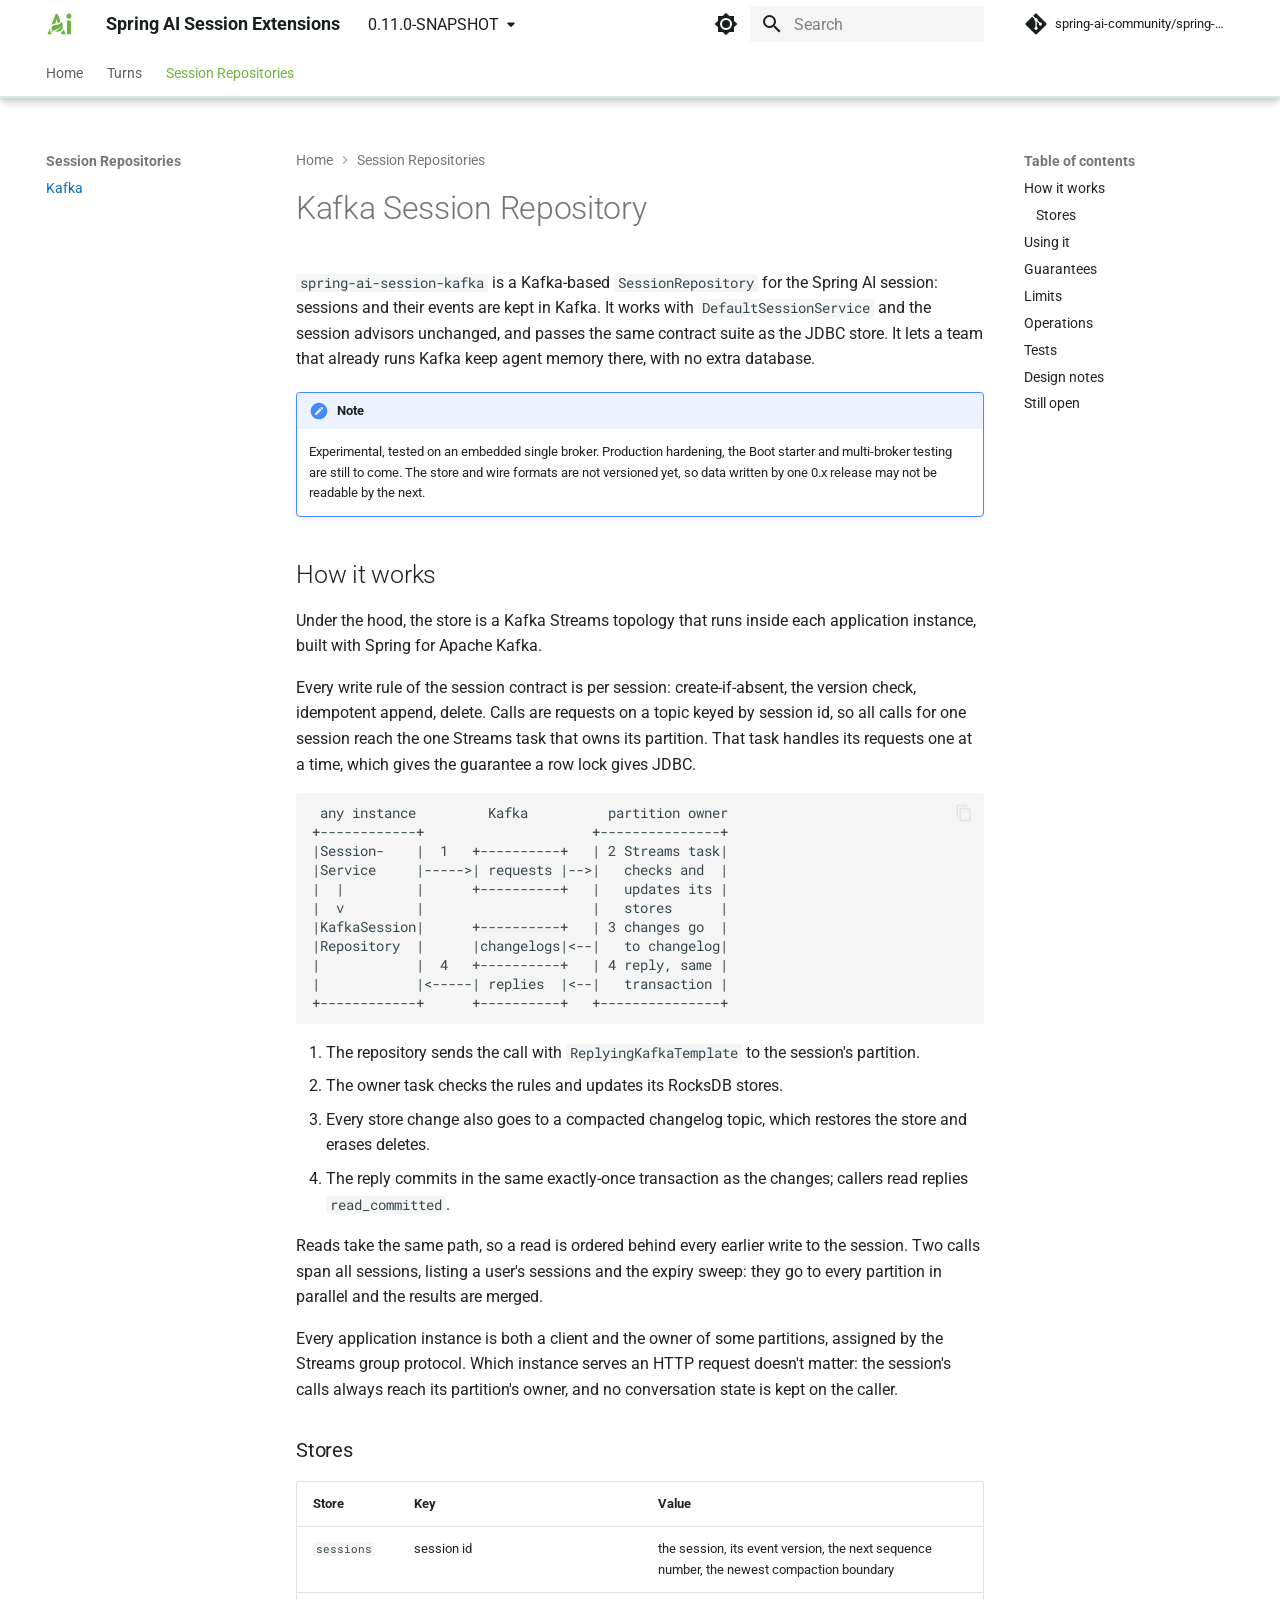
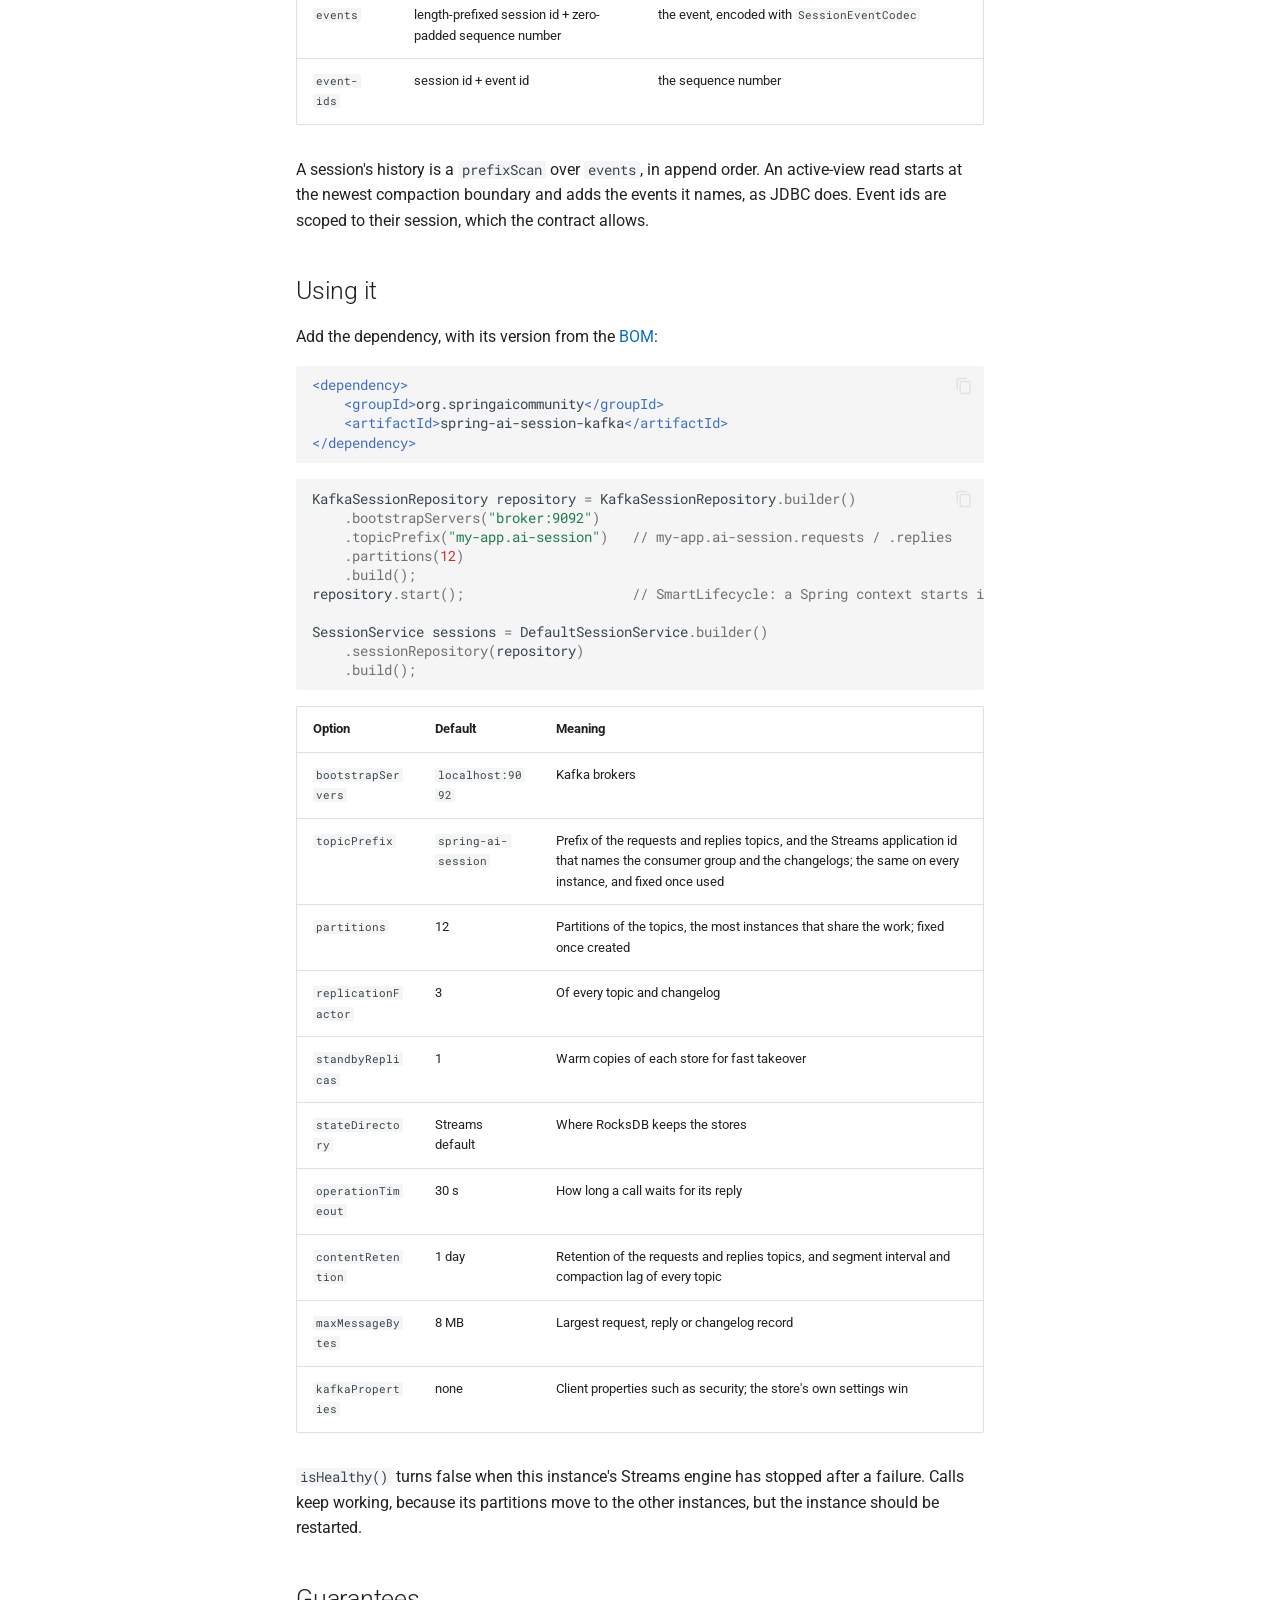
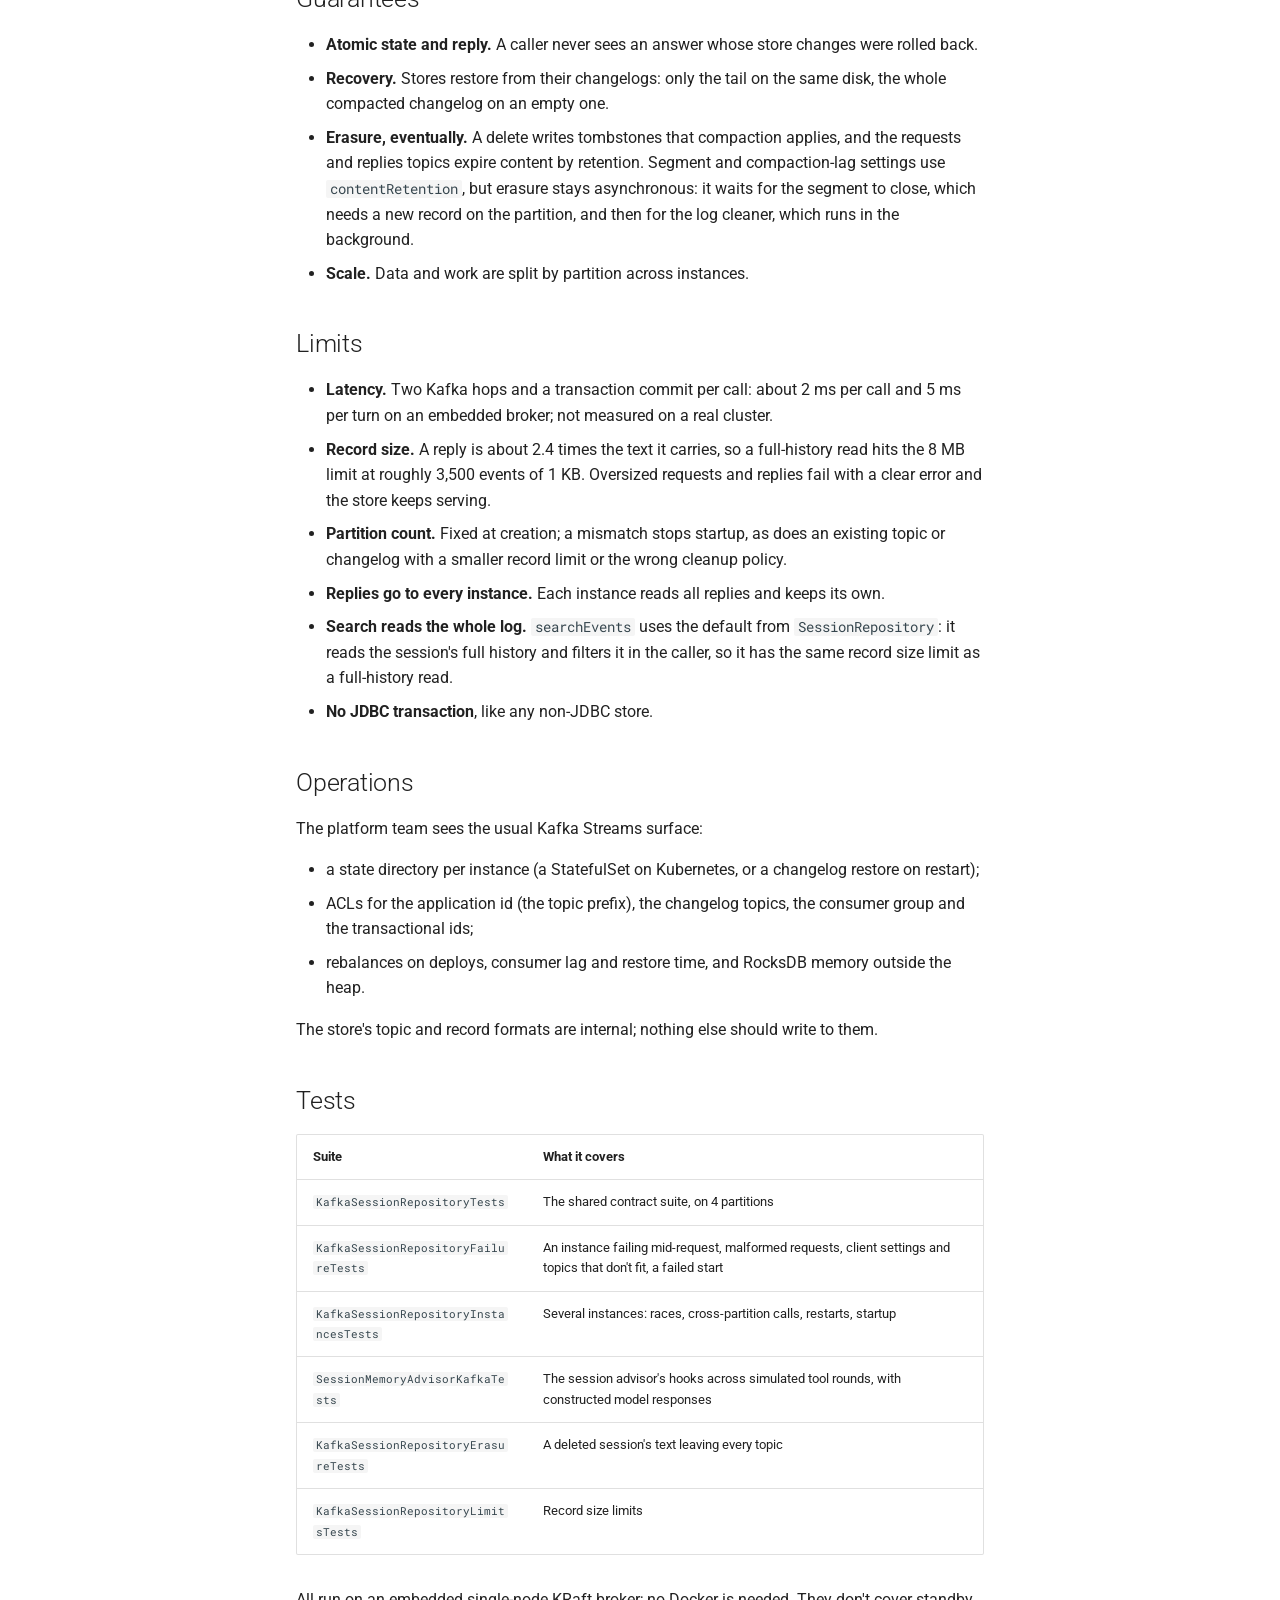
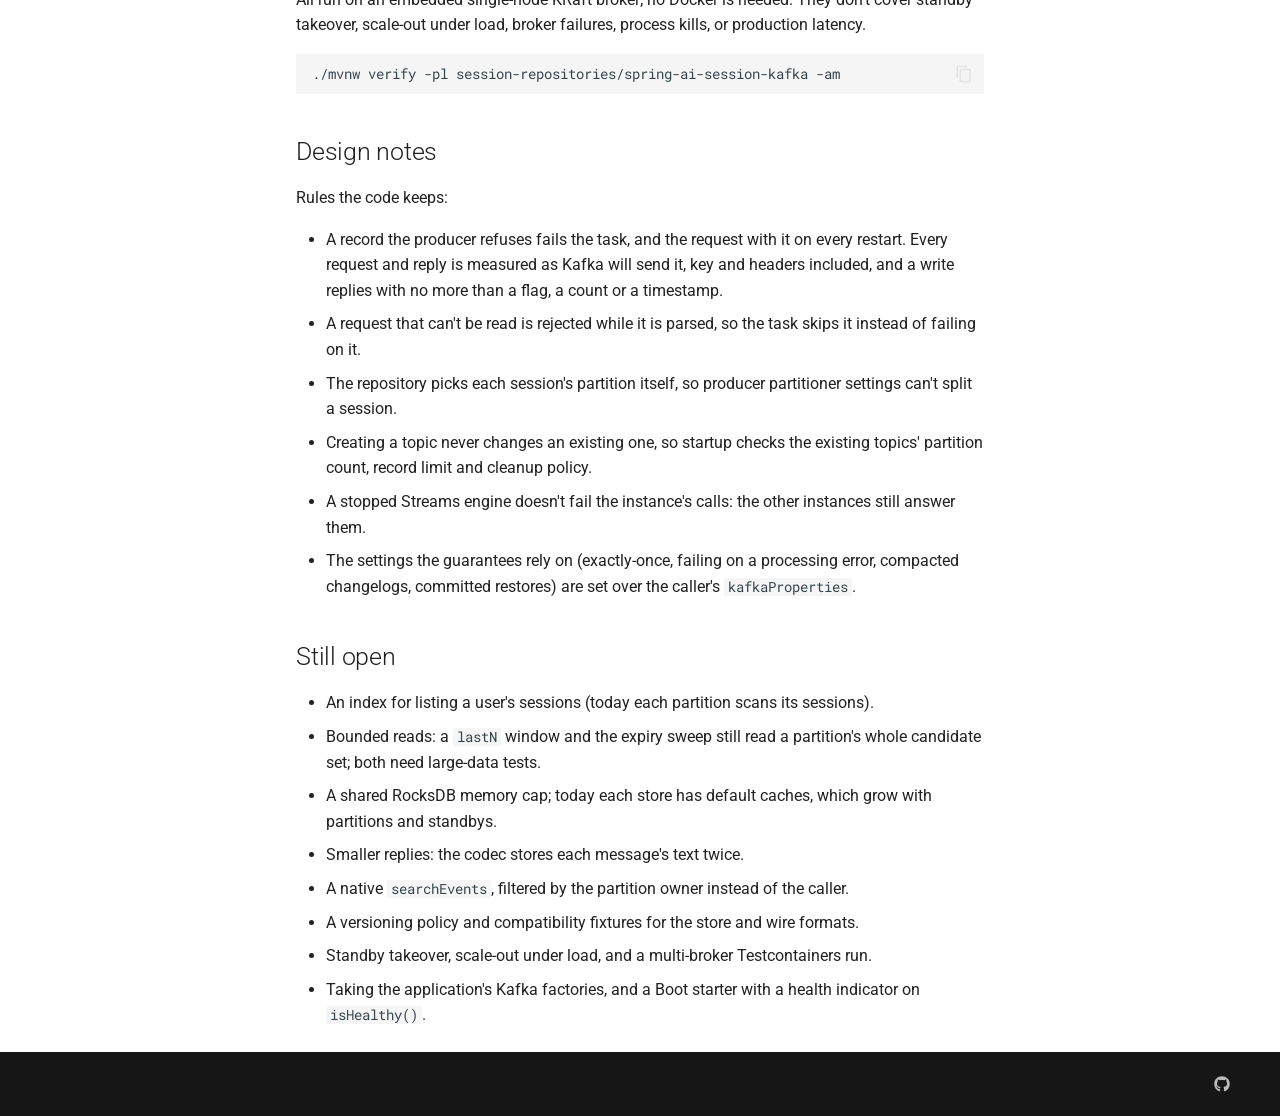
==== commit 1318b570: "Deployed f70ecb3 to 0.11.0-SNAPSHOT with MkDocs 1.6.1 and mike 2.2.0" ====
--- a/0.11.0-SNAPSHOT/session-repositories/kafka/index.html
+++ b/0.11.0-SNAPSHOT/session-repositories/kafka/index.html
@@ -994,7 +994,7 @@
 An active-view read starts at the newest compaction boundary and adds the events it names, as JDBC does.
 Event ids are scoped to their session, which the contract allows.</p>
 <h2 id="using-it">Using it<a class="headerlink" href="#using-it" title="Permanent link">&para;</a></h2>
-<p>Add the dependency, with its version from the <code>spring-ai-session-extensions-bom</code>:</p>
+<p>Add the dependency, with its version from the <a href="../../#installation">BOM</a>:</p>
 <div class="highlight"><pre><span></span><code><span id="__span-1-1"><a id="__codelineno-1-1" name="__codelineno-1-1" href="#__codelineno-1-1"></a><span class="nt">&lt;dependency&gt;</span>
 </span><span id="__span-1-2"><a id="__codelineno-1-2" name="__codelineno-1-2" href="#__codelineno-1-2"></a><span class="w">    </span><span class="nt">&lt;groupId&gt;</span>org.springaicommunity<span class="nt">&lt;/groupId&gt;</span>
 </span><span id="__span-1-3"><a id="__codelineno-1-3" name="__codelineno-1-3" href="#__codelineno-1-3"></a><span class="w">    </span><span class="nt">&lt;artifactId&gt;</span>spring-ai-session-kafka<span class="nt">&lt;/artifactId&gt;</span>
